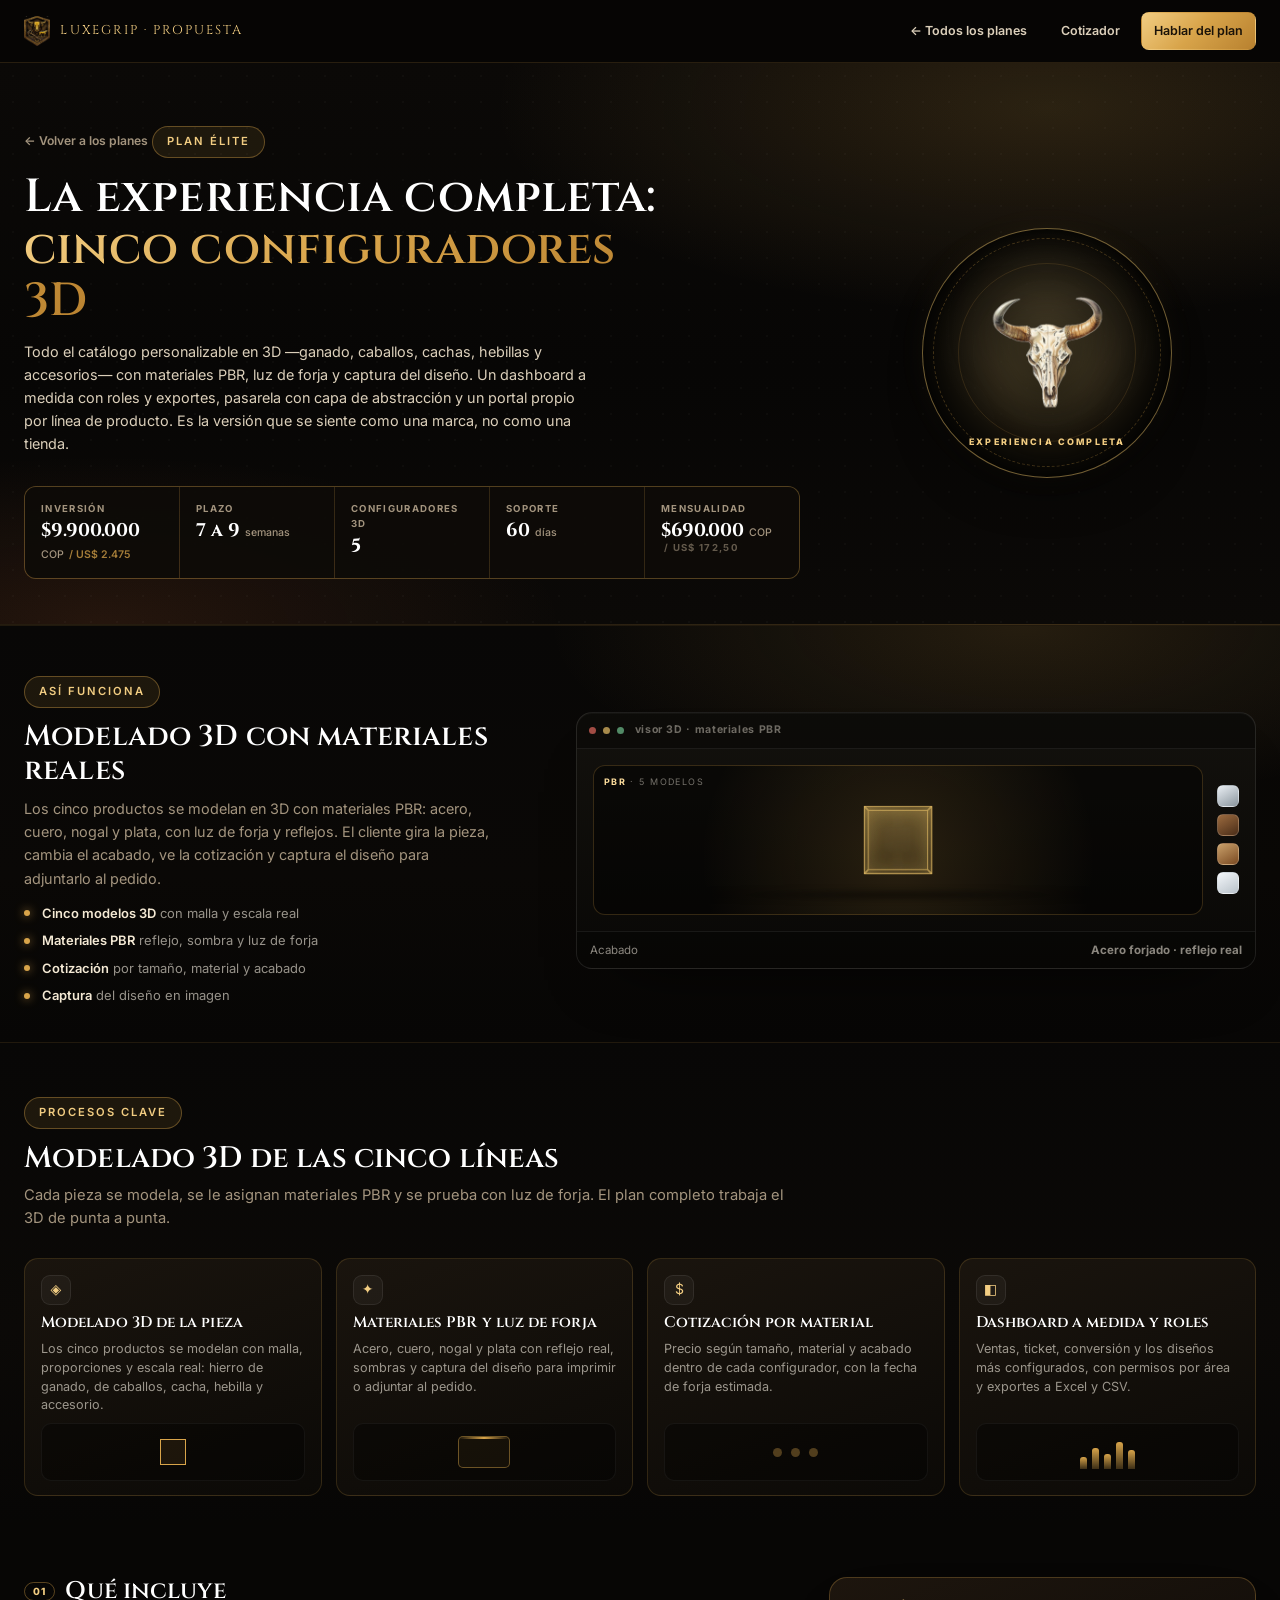
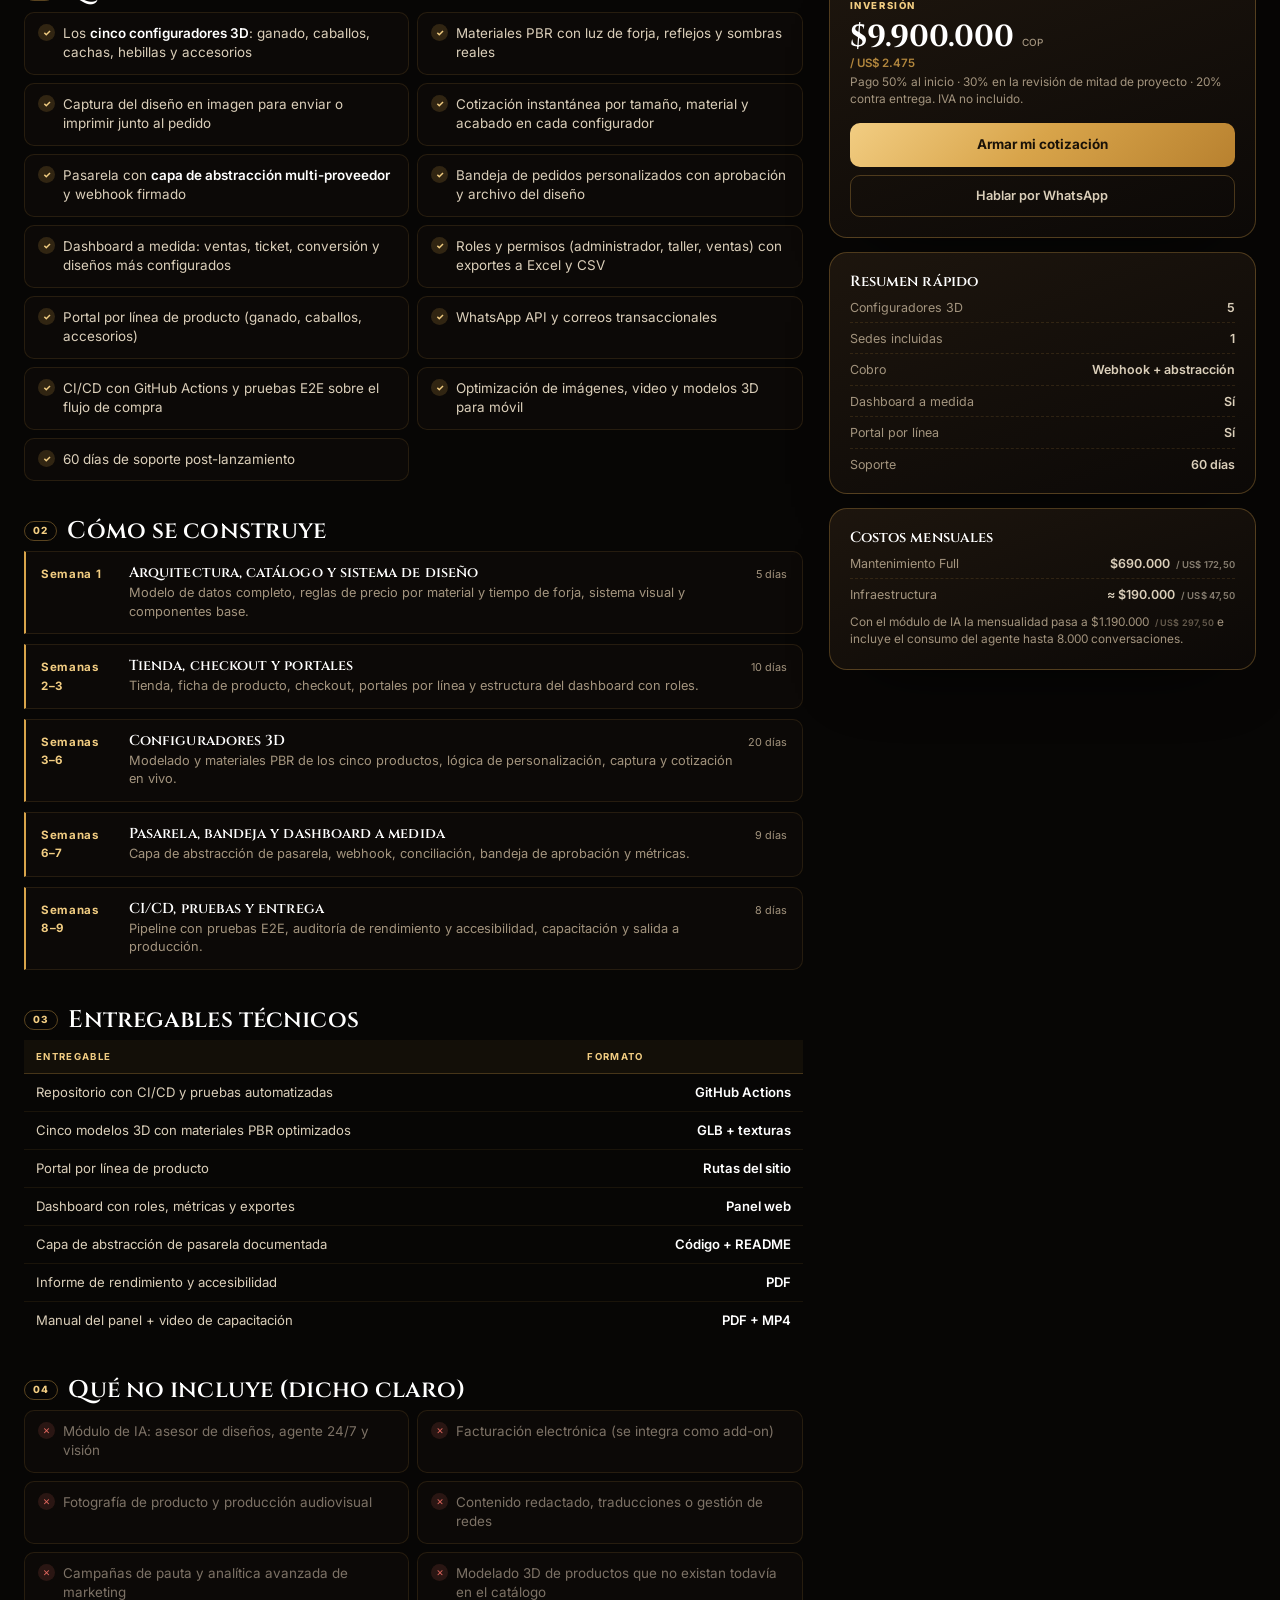
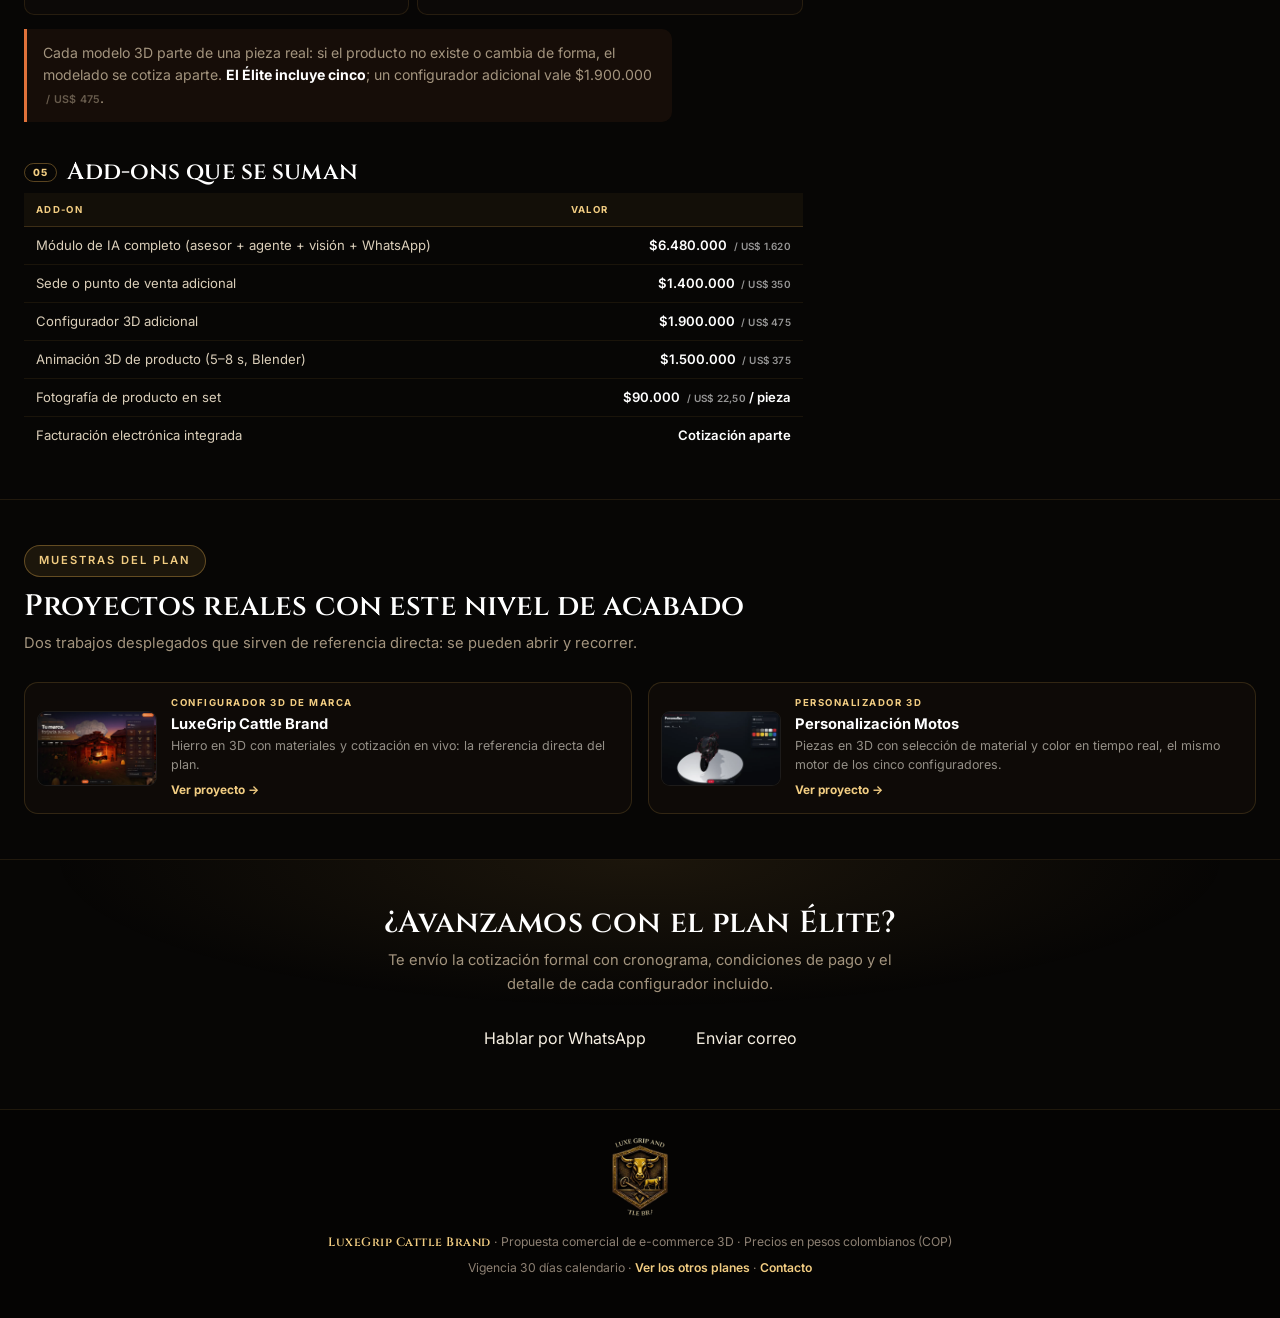
==== planes/elite.html @ 64ffcd72 "Add files via upload" ====
<!DOCTYPE html>
<html lang="es">
<head>
<meta charset="UTF-8">
<meta name="viewport" content="width=device-width, initial-scale=1.0">
<meta name="theme-color" content="#070605">
<meta name="description" content="Plan Élite de la propuesta de e-commerce 3D para LuxeGrip Cattle Brand: cinco configuradores 3D, materiales PBR, dashboard a medida, portales por línea y pasarela multi-proveedor por $9.900.000 COP.">
<link rel="icon" href="../assets/img/brand/favicon.ico" sizes="any">
<link rel="icon" type="image/png" sizes="32x32" href="../assets/img/brand/favicon-32.png">
<link rel="apple-touch-icon" href="../assets/img/brand/apple-touch-icon.png">
<title>Plan Élite · E-commerce 3D | LuxeGrip Cattle Brand</title>
<link rel="preconnect" href="https://fonts.googleapis.com">
<link rel="preconnect" href="https://fonts.gstatic.com" crossorigin>
<link href="https://fonts.googleapis.com/css2?family=Cinzel:wght@500;600;700&family=Inter:wght@300;400;500;600;700;800&display=swap" rel="stylesheet">
<link rel="stylesheet" href="../css/styles.css?v=usd01">
<link rel="stylesheet" href="../css/plan.css?v=logo01">
<link rel="stylesheet" href="../css/plan-detalle.css?v=155307">
<link rel="stylesheet" href="../css/plan-demo.css?v=160756">
</head>
<body class="plan-page">

<canvas id="embers" class="embers" data-tint="242,205,130" aria-hidden="true"></canvas>

<header class="plan-top">
  <div class="wrap">
    <a class="plan-brand" href="../index.html#inicio">
      <img src="../assets/img/brand/escudo-luxegrip.png" alt="" width="113" height="128" decoding="async">
      LuxeGrip · Propuesta
    </a>
    <nav>
      <a href="../index.html#planes">← Todos los planes</a>
      <a href="../index.html#cotizador">Cotizador</a>
      <a class="solid" href="https://wa.me/573177366474?text=Hola%2C%20quiero%20hablar%20del%20Plan%20%C3%89lite%20para%20LuxeGrip">Hablar del plan</a>
    </nav>
  </div>
</header>

<section class="plan-hero" style="--accent:#f2cd82;--accent-soft:rgba(232,193,105,.3);--accent-line:rgba(232,193,105,.48)">
  <div class="wrap">
    <div class="hero-grid">
      <div class="hero-copy">

    <a class="back" href="../index.html#planes">← Volver a los planes</a>
    <span class="sec-tag">Plan Élite</span>
    <h1>La experiencia completa: <span class="grad">cinco configuradores 3D</span></h1>
    <p class="sub">Todo el catálogo personalizable en 3D —ganado, caballos, cachas, hebillas y accesorios— con materiales PBR, luz de forja y captura del diseño. Un dashboard a medida con roles y exportes, pasarela con capa de abstracción y un portal propio por línea de producto. Es la versión que se siente como una marca, no como una tienda.</p>

    <div class="plan-facts">
      <div><span>Inversión</span><b>$9.900.000 <small>COP</small> <em class="usd">/ US$ 2.475</em></b></div>
      <div><span>Plazo</span><b>7 a 9 <small>semanas</small></b></div>
      <div><span>Configuradores 3D</span><b>5</b></div>
      <div><span>Soporte</span><b>60 <small>días</small></b></div>
      <div><span>Mensualidad</span><b>$690.000 <small>COP</small> <span class="usd-inline">/ US$ 172,50</span></b></div>
    </div>
      </div>
      <div class="hero-visual reveal">
        <div class="seal">
          <span class="seal-ring"></span><span class="seal-ring two"></span>
          <span class="seal-icon"><img src="../assets/img/planes/icon-elite.png" alt="" width="256" height="256" decoding="async"></span>
          <span class="seal-tag">Experiencia completa</span>
          <i class="spark s1"></i><i class="spark s2"></i><i class="spark s3"></i><i class="spark s4"></i>
        </div>
      </div>
    </div>
  </div>
</section>

<section class="demo-band">
  <div class="wrap demo-grid">
    <div class="demo-copy">
      <span class="sec-tag">Así funciona</span>
      <h2 class="reveal">Modelado 3D con materiales reales</h2>
      <p class="reveal">Los cinco productos se modelan en 3D con materiales PBR: acero, cuero, nogal y plata, con luz de forja y reflejos. El cliente gira la pieza, cambia el acabado, ve la cotización y captura el diseño para adjuntarlo al pedido.</p>
      <ul class="demo-list reveal">
          <li><b>Cinco modelos 3D</b> con malla y escala real</li>
          <li><b>Materiales PBR</b> reflejo, sombra y luz de forja</li>
          <li><b>Cotización</b> por tamaño, material y acabado</li>
          <li><b>Captura</b> del diseño en imagen</li>
      </ul>
    </div>
    <div class="demo-visual reveal">
      <div class="mock mock-3d">
        <div class="mock-top"><i></i><i></i><i></i><em>visor 3D · materiales PBR</em></div>
        <div class="m3-body">
          <div class="m3-stage">
            <span class="m3-tag"><b>PBR</b> · 5 modelos</span>
            <div class="m3-cube"><i></i><i></i><i></i><i></i><i></i><i></i></div>
          </div>
          <div class="m3-swatches"><i class="sw1"></i><i class="sw2"></i><i class="sw3"></i><i class="sw4"></i></div>
        </div>
        <div class="mock-foot"><span>Acabado</span><b>Acero forjado · reflejo real</b></div>
      </div>
    </div>
  </div>
</section>


<section class="proc-band">
  <div class="wrap">
    <div class="proc-head">
      <span class="sec-tag">Procesos clave</span>
      <h2 class="reveal">Modelado 3D de las cinco líneas</h2>
      <p class="reveal">Cada pieza se modela, se le asignan materiales PBR y se prueba con luz de forja. El plan completo trabaja el 3D de punta a punta.</p>
    </div>
    <div class="proc-grid">
      <article class="proc-card reveal">
        <div class="proc-ico">◈</div>
        <h3>Modelado 3D de la pieza</h3>
        <p>Los cinco productos se modelan con malla, proporciones y escala real: hierro de ganado, de caballos, cacha, hebilla y accesorio.</p>
        <div class="mini"><div class="mini-cube"><i></i><i></i><i></i><i></i><i></i><i></i></div></div>
      </article>
      <article class="proc-card reveal">
        <div class="proc-ico">✦</div>
        <h3>Materiales PBR y luz de forja</h3>
        <p>Acero, cuero, nogal y plata con reflejo real, sombras y captura del diseño para imprimir o adjuntar al pedido.</p>
        <div class="mini"><div class="mini-scan"></div></div>
      </article>
      <article class="proc-card reveal">
        <div class="proc-ico">$</div>
        <h3>Cotización por material</h3>
        <p>Precio según tamaño, material y acabado dentro de cada configurador, con la fecha de forja estimada.</p>
        <div class="mini"><div class="mini-pay"><i></i><i></i><i></i></div></div>
      </article>
      <article class="proc-card reveal">
        <div class="proc-ico">◧</div>
        <h3>Dashboard a medida y roles</h3>
        <p>Ventas, ticket, conversión y los diseños más configurados, con permisos por área y exportes a Excel y CSV.</p>
        <div class="mini"><div class="mini-bars"><span></span><span></span><span></span><span></span><span></span></div></div>
      </article>
    </div>
  </div>
</section>


<section class="plan-main">
  <div class="wrap">
    <div class="plan-grid">
      <div>

        <div class="blk reveal">
          <h2><span class="n">01</span>Qué incluye</h2>
          <ul class="chk">
            <li>Los <strong>cinco configuradores 3D</strong>: ganado, caballos, cachas, hebillas y accesorios</li>
            <li>Materiales PBR con luz de forja, reflejos y sombras reales</li>
            <li>Captura del diseño en imagen para enviar o imprimir junto al pedido</li>
            <li>Cotización instantánea por tamaño, material y acabado en cada configurador</li>
            <li>Pasarela con <strong>capa de abstracción multi-proveedor</strong> y webhook firmado</li>
            <li>Bandeja de pedidos personalizados con aprobación y archivo del diseño</li>
            <li>Dashboard a medida: ventas, ticket, conversión y diseños más configurados</li>
            <li>Roles y permisos (administrador, taller, ventas) con exportes a Excel y CSV</li>
            <li>Portal por línea de producto (ganado, caballos, accesorios)</li>
            <li>WhatsApp API y correos transaccionales</li>
            <li>CI/CD con GitHub Actions y pruebas E2E sobre el flujo de compra</li>
            <li>Optimización de imágenes, video y modelos 3D para móvil</li>
            <li>60 días de soporte post-lanzamiento</li>
          </ul>
        </div>

        <div class="blk reveal">
          <h2><span class="n">02</span>Cómo se construye</h2>
          <ol class="phases">
            <li>
              <span class="w">Semana 1</span>
              <div>
                <h4>Arquitectura, catálogo y sistema de diseño</h4>
                <p>Modelo de datos completo, reglas de precio por material y tiempo de forja, sistema visual y componentes base.</p>
              </div>
              <span class="d">5 días</span>
            </li>
            <li>
              <span class="w">Semanas 2–3</span>
              <div>
                <h4>Tienda, checkout y portales</h4>
                <p>Tienda, ficha de producto, checkout, portales por línea y estructura del dashboard con roles.</p>
              </div>
              <span class="d">10 días</span>
            </li>
            <li>
              <span class="w">Semanas 3–6</span>
              <div>
                <h4>Configuradores 3D</h4>
                <p>Modelado y materiales PBR de los cinco productos, lógica de personalización, captura y cotización en vivo.</p>
              </div>
              <span class="d">20 días</span>
            </li>
            <li>
              <span class="w">Semanas 6–7</span>
              <div>
                <h4>Pasarela, bandeja y dashboard a medida</h4>
                <p>Capa de abstracción de pasarela, webhook, conciliación, bandeja de aprobación y métricas.</p>
              </div>
              <span class="d">9 días</span>
            </li>
            <li>
              <span class="w">Semanas 8–9</span>
              <div>
                <h4>CI/CD, pruebas y entrega</h4>
                <p>Pipeline con pruebas E2E, auditoría de rendimiento y accesibilidad, capacitación y salida a producción.</p>
              </div>
              <span class="d">8 días</span>
            </li>
          </ol>
        </div>

        <div class="blk reveal">
          <h2><span class="n">03</span>Entregables técnicos</h2>
          <table class="tbl">
            <thead><tr><th>Entregable</th><th>Formato</th></tr></thead>
            <tbody>
              <tr><td>Repositorio con CI/CD y pruebas automatizadas</td><td>GitHub Actions</td></tr>
              <tr><td>Cinco modelos 3D con materiales PBR optimizados</td><td>GLB + texturas</td></tr>
              <tr><td>Portal por línea de producto</td><td>Rutas del sitio</td></tr>
              <tr><td>Dashboard con roles, métricas y exportes</td><td>Panel web</td></tr>
              <tr><td>Capa de abstracción de pasarela documentada</td><td>Código + README</td></tr>
              <tr><td>Informe de rendimiento y accesibilidad</td><td>PDF</td></tr>
              <tr><td>Manual del panel + video de capacitación</td><td>PDF + MP4</td></tr>
            </tbody>
          </table>
        </div>

        <div class="blk reveal">
          <h2><span class="n">04</span>Qué no incluye (dicho claro)</h2>
          <ul class="chk">
            <li class="no">Módulo de IA: asesor de diseños, agente 24/7 y visión</li>
            <li class="no">Facturación electrónica (se integra como add-on)</li>
            <li class="no">Fotografía de producto y producción audiovisual</li>
            <li class="no">Contenido redactado, traducciones o gestión de redes</li>
            <li class="no">Campañas de pauta y analítica avanzada de marketing</li>
            <li class="no">Modelado 3D de productos que no existan todavía en el catálogo</li>
          </ul>
          <p class="note" style="margin-top:14px">Cada modelo 3D parte de una pieza real: si el producto no existe o cambia de forma, el modelado se cotiza aparte. <strong>El Élite incluye cinco</strong>; un configurador adicional vale $1.900.000 <span class="usd-inline">/ US$ 475</span>.</p>
        </div>

        <div class="blk reveal">
          <h2><span class="n">05</span>Add-ons que se suman</h2>
          <table class="tbl">
            <thead><tr><th>Add-on</th><th>Valor</th></tr></thead>
            <tbody>
              <tr><td>Módulo de IA completo (asesor + agente + visión + WhatsApp)</td><td>$6.480.000 <span class="usd-inline">/ US$ 1.620</span></td></tr>
              <tr><td>Sede o punto de venta adicional</td><td>$1.400.000 <span class="usd-inline">/ US$ 350</span></td></tr>
              <tr><td>Configurador 3D adicional</td><td>$1.900.000 <span class="usd-inline">/ US$ 475</span></td></tr>
              <tr><td>Animación 3D de producto (5–8 s, Blender)</td><td>$1.500.000 <span class="usd-inline">/ US$ 375</span></td></tr>
              <tr><td>Fotografía de producto en set</td><td>$90.000 <span class="usd-inline">/ US$ 22,50</span> / pieza</td></tr>
              <tr><td>Facturación electrónica integrada</td><td>Cotización aparte</td></tr>
            </tbody>
          </table>
        </div>

      </div>

      <aside class="side">
        <div class="side-card reveal">
          <span class="lab">Inversión</span>
          <div class="big">$9.900.000 <small>COP</small> <em class="usd">/ US$ 2.475</em></div>
          <p class="fine">Pago 50% al inicio · 30% en la revisión de mitad de proyecto · 20% contra entrega. IVA no incluido.</p>
          <a class="cta" href="../index.html#cotizador">Armar mi cotización</a>
          <a class="ghost" href="https://wa.me/573177366474?text=Hola%2C%20quiero%20el%20Plan%20%C3%89lite%20para%20LuxeGrip">Hablar por WhatsApp</a>
        </div>

        <div class="side-card reveal">
          <h4>Resumen rápido</h4>
          <ul class="side-list">
            <li>Configuradores 3D <b>5</b></li>
            <li>Sedes incluidas <b>1</b></li>
            <li>Cobro <b>Webhook + abstracción</b></li>
            <li>Dashboard a medida <b>Sí</b></li>
            <li>Portal por línea <b>Sí</b></li>
            <li>Soporte <b>60 días</b></li>
          </ul>
        </div>

        <div class="side-card reveal">
          <h4>Costos mensuales</h4>
          <ul class="side-list">
            <li>Mantenimiento Full <b>$690.000 <span class="usd-inline">/ US$ 172,50</span></b></li>
            <li>Infraestructura <b>≈ $190.000 <span class="usd-inline">/ US$ 47,50</span></b></li>
          </ul>
          <p class="fine" style="margin:10px 0 0">Con el módulo de IA la mensualidad pasa a $1.190.000 <span class="usd-inline">/ US$ 297,50</span> e incluye el consumo del agente hasta 8.000 conversaciones.</p>
        </div>
      </aside>
    </div>
  </div>
</section>


<section class="smp-band">
  <div class="wrap">
    <div class="proc-head">
      <span class="sec-tag">Muestras del plan</span>
      <h2 class="reveal">Proyectos reales con este nivel de acabado</h2>
      <p class="reveal">Dos trabajos desplegados que sirven de referencia directa: se pueden abrir y recorrer.</p>
    </div>
    <div class="smp-grid">
      <a class="smp-card reveal" href="https://shoyosb-maker.github.io/luxegripcattlebrand/" target="_blank" rel="noopener">
        <span class="smp-img"><img src="../assets/img/portfolio/luxegrip.webp" alt="" loading="lazy" decoding="async" width="320" height="200"></span>
        <span class="smp-body">
          <span class="smp-cat">Configurador 3D de marca</span>
          <strong>LuxeGrip Cattle Brand</strong>
          <p>Hierro en 3D con materiales y cotización en vivo: la referencia directa del plan.</p>
          <span class="smp-more">Ver proyecto →</span>
        </span>
      </a>
      <a class="smp-card reveal" href="https://shoyosb-maker.github.io/propuesta-personalizaci-n-motos/" target="_blank" rel="noopener">
        <span class="smp-img"><img src="../assets/img/portfolio/propuesta-motos.webp" alt="" loading="lazy" decoding="async" width="320" height="200"></span>
        <span class="smp-body">
          <span class="smp-cat">Personalizador 3D</span>
          <strong>Personalización Motos</strong>
          <p>Piezas en 3D con selección de material y color en tiempo real, el mismo motor de los cinco configuradores.</p>
          <span class="smp-more">Ver proyecto →</span>
        </span>
      </a>
    </div>
  </div>
</section>

<section class="plan-cta-band">
  <div class="wrap">
    <h2 class="reveal">¿Avanzamos con el plan Élite?</h2>
    <p class="reveal">Te envío la cotización formal con cronograma, condiciones de pago y el detalle de cada configurador incluido.</p>
    <div class="cta-btns reveal">
      <a class="cta" href="https://wa.me/573177366474?text=Hola%2C%20quiero%20el%20Plan%20%C3%89lite%20para%20LuxeGrip" target="_blank" rel="noopener">Hablar por WhatsApp</a>
      <a class="ghost" href="mailto:shoyosb@gmail.com?subject=Inter%C3%A9s%20Plan%20Elite">Enviar correo</a>
    </div>
  </div>
</section>

<footer class="plan-foot">
  <div class="wrap">
    <img class="plan-foot-logo" src="../assets/img/brand/logo-luxegrip.png" alt="LuxeGrip Cattle Brand" width="144" height="200" decoding="async">
    <p><strong>LuxeGrip Cattle Brand</strong> · Propuesta comercial de e-commerce 3D · Precios en pesos colombianos (COP)</p>
    <p style="margin-top:6px">Vigencia 30 días calendario · <a href="../index.html#planes">Ver los otros planes</a> · <a href="../index.html#contacto">Contacto</a></p>
  </div>
</footer>

<script src="../js/plan-detalle.js?v=153135" defer></script>
</body>
</html>
---- css/styles.css ----
@charset "UTF-8";
/**
 * Propuesta Comercial · LuxeGrip Cattle Brand
 * E-commerce 3D, configuradores de marca, dashboard y pasarela de pagos.
 * Hoja de estilos principal — orden: tokens -> base -> carga -> escenas ->
 * componentes -> secciones comerciales -> portafolio -> contacto -> deck ->
 * responsive -> accesibilidad.
 */

:root{
  --bg:#070605;
  --bg-2:#0b0908;
  --panel:rgba(20,16,12,.86);
  --panel-solid:#141009;
  --panel-2:#191410;
  --ink:#f7f0e3;
  --ink-2:#dbcfba;
  --muted:#a3947e;
  --line:rgba(216,164,74,.16);
  --line-2:rgba(216,164,74,.30);
  --gold:#d8a44a;
  --gold-2:#f2cd82;
  --gold-3:#b8812f;
  --ember:#e0713a;
  --ember-2:#f0a35e;
  --ok:#6fc08f;
  --danger:#e2685f;
  --radius:18px;
  --radius-sm:12px;
  --shadow:0 30px 70px -40px rgba(0,0,0,.95);
  --shadow-lg:0 50px 110px -60px rgba(0,0,0,1);
  --grad-gold:linear-gradient(135deg,#f2cd82,#d8a44a 48%,#b8812f);
  --grad-ember:linear-gradient(135deg,#e0713a,#f0a35e);
  --grad-elite:linear-gradient(160deg,#1b1409,#2a1d0d 45%,#0d0a06);
  --grad-inter:linear-gradient(160deg,#241a12,#3a2616 50%,#160f0a);
  --grad-ess:linear-gradient(160deg,#1a1714,#2a2420 55%,#100e0c);
  --grad-agentic:linear-gradient(160deg,#1a0f08,#3a1a0c 45%,#120a06);
  --display:'Cinzel','Times New Roman',serif;
  --body:'Inter',system-ui,-apple-system,sans-serif;
}

*{margin:0;padding:0;box-sizing:border-box}
html{-webkit-text-size-adjust:100%;font-size:clamp(13px,1.85vh,16px);scroll-behavior:auto;overflow-x:clip}
body{
  font-family:var(--body);
  background:var(--bg);color:var(--ink);
  line-height:1.6;-webkit-font-smoothing:antialiased;
  overflow-x:hidden;
  overflow-x:clip;
}
h1,h2,h3,h4{font-family:var(--display);font-weight:600;letter-spacing:.005em;line-height:1.18}
a{color:inherit;text-decoration:none}
img{max-width:100%;display:block}
button{font:inherit;color:inherit}
::selection{background:rgba(216,164,74,.32);color:#fff}
.wrap{max-width:1280px;margin:0 auto;padding:0 24px}
@media (min-width:861px){
  /* deja libre la columna de puntos y la de flechas del deck */
  html.deck-mode .wrap{padding-left:58px;padding-right:58px}
}

/* ================= PANTALLA DE CARGA ================= */
html.is-loading{overscroll-behavior:none;overflow:hidden}
.page-loader{
  --pl-pad:clamp(12px,2.6vmin,28px);
  --pl-max:1500px;         /* la marca no se estira sin límite en 21:9 ni en 4K */
  --pl-h:100vh;
  position:fixed;inset:0;z-index:9999;
  display:flex;align-items:center;justify-content:center;
  padding:var(--pl-pad);
  padding-top:calc(var(--pl-pad) + env(safe-area-inset-top,0px));
  padding-bottom:calc(var(--pl-pad) + env(safe-area-inset-bottom,0px));
  background:#050403;
  overflow:hidden;
  transition:opacity .6s ease,visibility .6s;
}
@supports (height:100svh){.page-loader{--pl-h:100svh}}
.page-loader.is-done{opacity:0;visibility:hidden;pointer-events:none}
/* el arte ampliado y desenfocado rellena el encuadre: sin bandas negras en vertical, 4:3 o 21:9 */
.pl-bg{
  position:absolute;inset:0;
  background:url("../assets/img/posters/loading-blur.jpg") center/cover no-repeat;
  transform:scale(1.16);
  opacity:.92;
}
.pl-glow{
  position:absolute;inset:0;pointer-events:none;
  background:
    radial-gradient(52% 42% at 50% 50%,rgba(216,164,74,.10),transparent 74%),
    radial-gradient(120% 120% at 50% 50%,transparent 28%,rgba(5,4,3,.94) 100%);
}
/* el vídeo de la marca se ve completo (16:9) en cualquier formato: nunca se recorta */
.pl-stage{
  position:relative;
  width:min(100%,var(--pl-max),max(120px,calc((var(--pl-h) - (2 * var(--pl-pad))) * 16 / 9)));
  aspect-ratio:16 / 9;
  border-radius:clamp(8px,1.3vmin,16px);
  overflow:hidden;
  box-shadow:0 0 0 1px rgba(216,164,74,.22),
             0 40px 90px -44px #000,
             0 0 70px 6px rgba(5,4,3,.55);
  animation:plStageIn .9s cubic-bezier(.22,.61,.36,1) both;
}
@keyframes plStageIn{from{opacity:0;transform:scale(.965)}to{opacity:1;transform:none}}
.page-loader-video{
  display:block;width:100%;height:100%;
  object-fit:contain;
}

/* ================= HERO · ESCENA 1 ================= */
.scene{
  position:relative;
  height:100vh;height:100svh;
  background:#050403;padding:0;
}
.scene-stage{
  position:sticky;top:0;
  height:100vh;height:100svh;
  display:grid;place-items:center;
  overflow:hidden;
}
.scene-media{position:absolute;inset:0;z-index:0;background:#050403}
.scene-video{
  position:absolute;inset:0;width:100%;height:100%;
  object-fit:cover;object-position:center;
  opacity:0;transition:opacity .3s ease;
}
.scene-video[data-scene-forward]{opacity:1}
.scene-video.is-active{opacity:1}
.scene-scrim{
  position:absolute;inset:0;
  background:
    radial-gradient(80% 60% at 50% 45%,rgba(5,4,3,0) 0%,rgba(5,4,3,.62) 100%),
    linear-gradient(180deg,rgba(5,4,3,.80) 0%,rgba(5,4,3,.35) 30%,rgba(5,4,3,.72) 68%,rgba(5,4,3,.96) 100%);
  transition:background .6s ease;
}
.scene.is-revealed .scene-scrim{
  background:
    radial-gradient(92% 72% at 50% 42%,rgba(5,4,3,.55) 0%,rgba(5,4,3,.90) 100%),
    linear-gradient(180deg,rgba(5,4,3,.90) 0%,rgba(5,4,3,.72) 42%,rgba(5,4,3,.97) 100%);
}
.scene-content{
  position:relative;z-index:2;
  max-width:1020px;
  text-align:center;
  opacity:0;visibility:hidden;transform:translateY(26px);
  transition:opacity .7s ease,transform .7s ease,visibility .7s;
}
.scene-content.is-revealed{opacity:1;visibility:visible;transform:none}
.scene h1{
  font-size:clamp(2rem,4.6vw,3.7rem);
  font-weight:700;color:#fff;
  max-width:960px;margin:0 auto 18px;
  text-shadow:0 24px 70px rgba(0,0,0,.85);
  letter-spacing:-.01em;
}
.scene h1 .grad{
  background:linear-gradient(115deg,#f8e7bf,#f2cd82 32%,#d8a44a 62%,#e0713a);
  -webkit-background-clip:text;background-clip:text;color:transparent;
}
.scene p.lead{
  color:#d9d0c2;font-size:clamp(.92rem,1.15vw,1.08rem);
  max-width:760px;margin:0 auto 26px;line-height:1.65;
}
.scene p.lead strong{color:#f2cd82;font-weight:600}
.scene-hint{
  position:absolute;left:50%;bottom:22px;transform:translateX(-50%);
  z-index:2;display:flex;align-items:center;gap:10px;
  font-size:.72rem;text-transform:uppercase;letter-spacing:.16em;
  color:rgba(247,240,227,.55);
  transition:opacity .4s ease;
}
.scene-hint.is-hidden{opacity:0}
.scene-hint-line{
  width:54px;height:1px;background:linear-gradient(90deg,transparent,rgba(216,164,74,.85));
  position:relative;overflow:hidden;
}
.scene-hint-line::after{
  content:"";position:absolute;inset:0;
  background:linear-gradient(90deg,transparent,var(--gold),transparent);
  animation:hintScan 2.4s ease-in-out infinite;
}
@keyframes hintScan{0%{transform:translateX(-100%)}60%,100%{transform:translateX(100%)}}
.scene.is-static{height:auto}
.scene.is-static .scene-stage{position:relative;height:auto;min-height:88svh;padding:120px 0 90px}
.scene.is-static .scene-content{opacity:1;visibility:visible;transform:none}
.scene.is-static .scene-hint{display:none}

.eyebrow{
  display:inline-flex;align-items:center;gap:10px;
  padding:8px 18px;border-radius:999px;
  border:1px solid rgba(216,164,74,.42);
  background:rgba(216,164,74,.10);
  -webkit-backdrop-filter:blur(12px);backdrop-filter:blur(12px);
  font-size:.7rem;font-weight:600;letter-spacing:.2em;text-transform:uppercase;
  color:#f2cd82;margin-bottom:22px;
}
.eyebrow .dot{width:6px;height:6px;border-radius:50%;background:var(--gold-2);box-shadow:0 0 14px var(--gold-2)}

.hero-stats{
  display:flex;justify-content:center;flex-wrap:wrap;gap:clamp(18px,4vw,58px);
}
.hstat{
  padding:0 6px;text-align:center;
  border-left:1px solid rgba(216,164,74,.20);
  padding-left:clamp(14px,2.4vw,30px);
}
.hstat:first-child{border-left:none;padding-left:0}
.hstat .num{
  font-family:var(--display);font-size:clamp(1.35rem,2.2vw,1.85rem);
  font-weight:700;color:#fff;font-variant-numeric:tabular-nums;line-height:1.1;
}
.hstat .num .cur{font-size:.8em;color:var(--gold);margin-right:1px}
.hstat .lbl{font-size:.74rem;color:#b3a691;margin-top:6px;letter-spacing:.04em}

/* botón flotante de contacto */
.hero-cta{
  position:fixed;right:26px;bottom:26px;z-index:60;
  width:58px;height:58px;border-radius:50%;
  display:grid;place-items:center;
  color:#1a1208;
  background:var(--grad-gold);
  box-shadow:0 20px 40px -18px rgba(216,164,74,.9),0 0 0 1px rgba(255,255,255,.16) inset;
  transition:transform .25s ease,filter .25s ease,opacity .3s ease;
}
.hero-cta svg{width:26px;height:26px;fill:none;stroke:currentColor;stroke-width:1.9;stroke-linecap:round;stroke-linejoin:round}
.hero-cta:hover{transform:translateY(-3px);filter:brightness(1.07)}
.hero-cta:focus-visible{outline:2px solid var(--gold-2);outline-offset:4px}
.hero-cta.is-hidden,
.hero-cta.is-at-contact{opacity:0;pointer-events:none;transform:translateY(8px)}

/* ================= SECCIONES CON VIDEO (data-seq) ================= */
html.seq-locked{overscroll-behavior:none;touch-action:none}
.has-cover{position:relative;padding:0;min-height:100vh;min-height:100svh}
.seq-stage{
  position:sticky;top:0;z-index:0;
  height:100vh;height:100svh;
  display:flex;align-items:center;justify-content:center;
  overflow:hidden;background:#050403;
}
.seq-media{position:absolute;inset:0;z-index:0;background:#050403}
.seq-video{
  position:absolute;inset:0;width:100%;height:100%;
  object-fit:cover;object-position:center;
  opacity:0;transition:opacity .22s ease;
}
.seq-video[data-seq-forward]{opacity:1}
.seq-video.is-active{opacity:1}
.seq-media::after{
  content:"";position:absolute;inset:0;z-index:1;pointer-events:none;
  background:radial-gradient(80% 66% at 50% 42%,rgba(5,4,3,0) 0%,rgba(5,4,3,.34) 100%);
}
.seq-scrim{
  position:absolute;inset:0;z-index:2;pointer-events:none;
  background:linear-gradient(180deg,rgba(5,4,3,.84) 0%,rgba(5,4,3,.58) 38%,rgba(5,4,3,.62) 64%,rgba(5,4,3,.92) 100%);
  opacity:0;transition:opacity .8s cubic-bezier(.22,.8,.3,1);
}
.has-cover.is-revealed .seq-scrim,
.has-cover.is-cards .seq-scrim{opacity:1}

/* portada de texto de cada sección */
.sec-head-wrap{
  position:relative;z-index:1;
  margin-top:-84vh;
  transition:opacity .55s ease,transform .55s cubic-bezier(.22,.8,.3,1),visibility .55s;
}
.has-cover.is-armed:not(.is-revealed) .sec-head-wrap{opacity:0;visibility:hidden;transform:translateY(22px)}
.sec-head-card{
  background:linear-gradient(150deg,rgba(26,20,14,.94) 0%,rgba(13,10,8,.96) 55%,rgba(19,14,10,.97) 100%);
  border:1px solid var(--line-2);
  border-radius:20px;
  padding:clamp(16px,2vw,26px) clamp(18px,2.4vw,32px);
  box-shadow:0 40px 90px -50px #000,inset 0 1px 0 rgba(255,255,255,.06);
  -webkit-backdrop-filter:blur(10px);backdrop-filter:blur(10px);
}
.sec-tag{
  display:inline-block;
  color:var(--gold-2);
  background:rgba(216,164,74,.10);
  border:1px solid rgba(216,164,74,.38);
  padding:6px 14px;border-radius:999px;
  font-size:.7rem;font-weight:600;letter-spacing:.18em;text-transform:uppercase;
  margin-bottom:14px;
}
.sec-head-card h2{
  font-size:clamp(1.25rem,2.5vw,1.85rem);color:#fff;
  margin:0 0 8px;max-width:36ch;letter-spacing:-.01em;
}
.sec-head-card p{
  color:#cfc3b1;font-size:clamp(.86rem,.98vw,.98rem);
  line-height:1.55;margin:0;max-width:94ch;
}
.sec-head-card p strong{color:var(--gold-2);font-weight:600}
.sec-body{
  position:relative;z-index:1;
  padding-top:12px;
  display:flex;flex-direction:column;
  transition:opacity .6s ease,transform .6s cubic-bezier(.22,.8,.3,1),visibility .6s;
}
.has-cover.is-armed:not(.is-cards) .sec-body{opacity:0;visibility:hidden;transform:translateY(28px)}

/* fallback sin movimiento */
.has-cover.is-static .seq-stage{position:relative;height:auto;min-height:64svh}
.has-cover.is-static .sec-head-wrap{margin-top:-56vh}
.has-cover.is-static .sec-head-card{opacity:1;visibility:visible}

/* ================= TARJETAS DE MÓDULO ================= */
.mod-grid{display:grid;gap:14px}
.mod-grid.c2{grid-template-columns:repeat(2,1fr)}
.mod-grid.c3{grid-template-columns:repeat(3,1fr)}
.mod-grid.c4{grid-template-columns:repeat(4,1fr)}
.mod-card{
  position:relative;
  background:linear-gradient(155deg,rgba(28,22,16,.90),rgba(14,11,8,.94));
  border:1px solid var(--line);
  border-radius:var(--radius-sm);
  padding:clamp(13px,1.5vw,19px);
  display:flex;flex-direction:column;
  transition:border-color .3s ease,transform .3s ease,background .3s ease;
  overflow-wrap:break-word;min-width:0;
}
.mod-card:hover{border-color:rgba(216,164,74,.42);transform:translateY(-3px)}
.mod-ico{
  width:34px;height:34px;border-radius:10px;
  display:grid;place-items:center;
  font-size:17px;line-height:1;
  background:linear-gradient(140deg,rgba(216,164,74,.20),rgba(224,113,58,.14));
  border:1px solid rgba(216,164,74,.30);
  color:var(--gold-2);
  margin-bottom:10px;
}
.mod-card h3{font-size:clamp(.95rem,1.15vw,1.05rem);color:#fff;margin-bottom:5px}
.mod-card p{font-size:.82rem;color:var(--muted);line-height:1.5}
.mod-card ul{list-style:none;margin-top:9px;display:flex;flex-direction:column;gap:5px}
.mod-card li{
  font-size:.78rem;color:var(--ink-2);line-height:1.42;
  padding-left:16px;position:relative;
}
.mod-card li::before{
  content:"";position:absolute;left:0;top:.5em;
  width:6px;height:6px;border-radius:50%;
  background:var(--gold);box-shadow:0 0 10px rgba(216,164,74,.7);
}
.mod-badge{
  align-self:flex-start;margin-top:auto;padding-top:9px;
  font-size:.62rem;font-weight:700;letter-spacing:.12em;text-transform:uppercase;
  color:var(--gold-2);opacity:.85;
}
.mod-badge.ess{color:#b9ac97}
.mod-badge.inter{color:#e8bf7d}
.mod-badge.elite{color:#f2cd82}
.mod-badge.agentic{color:var(--ember-2)}

/* franja de "esto incluye" dentro de las secciones de módulo */
.mod-strip{
  margin-top:14px;
  display:grid;grid-template-columns:repeat(auto-fit,minmax(180px,1fr));
  gap:1px;background:rgba(216,164,74,.20);
  border:1px solid rgba(216,164,74,.20);border-radius:var(--radius-sm);
  overflow:hidden;
}
.mod-strip div{
  background:rgba(11,9,7,.92);
  padding:11px 14px;
  font-size:.76rem;color:var(--ink-2);line-height:1.45;
}
.mod-strip b{display:block;color:#fff;font-size:.86rem;margin-bottom:2px;font-family:var(--display)}

/* ================= PLANES ? CARDS CARTEL =================
   Cada plan se lee como un cartel de subasta: papel envejecido (Esencial),
   cuero con remaches (Intermedio), negro y oro con fuego (Elite) y marco
   tech-agro con lineas de circuito (Agentico). Todos llevan ventana de arte,
   placa de precio y humo que sube por los lados al pasar el cursor.
   ========================================================= */
.plans{display:grid;grid-template-columns:repeat(3,1fr);gap:20px;align-items:stretch}

.plan{
  --tone:#d8a44a;
  --tone-2:#f2d79a;
  --tone-soft:rgba(216,164,74,.16);
  --tone-line:rgba(216,164,74,.30);
  --smoke:rgba(255,206,140,.55);
  position:relative;
  display:flex;flex-direction:column;min-width:0;
  border-radius:16px;
  border:1px solid var(--tone-line);
  background:linear-gradient(180deg,#13100b,#0a0806 72%);
  box-shadow:var(--shadow);
  overflow:hidden;
  isolation:isolate;
  transition:transform .4s cubic-bezier(.22,.8,.3,1),box-shadow .4s ease,border-color .4s ease;
}
.plan:hover{transform:translateY(-6px);box-shadow:var(--shadow-lg);border-color:var(--tone)}
/* grano de pelicula sobre todo el cartel: unifica foto, papel y cuero */
.plan::after{
  content:"";position:absolute;inset:0;z-index:6;pointer-events:none;
  background:url(../assets/img/planes/tex-grain.png) center/170px repeat;
  opacity:.06;mix-blend-mode:overlay;
}

/* ---------- materiales ---------- */
.plan-ess{
  --ink:#2b2114;--ink-2:#4a3a26;--muted:#78674d;
  --tone:#8a6032;--tone-2:#a9783f;
  --tone-soft:rgba(74,52,28,.10);--tone-line:rgba(74,52,28,.45);
  --smoke:rgba(168,136,92,.42);
  color:var(--ink);
  background:#e7dabb url(../assets/img/planes/tex-paper.jpg) center/cover no-repeat;
  border-color:rgba(74,52,28,.42);
  box-shadow:0 24px 46px -30px rgba(0,0,0,.85),inset 0 0 42px rgba(120,88,48,.22);
}
.plan-inter{
  --tone:#d99362;--tone-2:#f0b98a;
  --tone-soft:rgba(217,147,98,.16);--tone-line:rgba(226,160,110,.30);
  --smoke:rgba(255,186,124,.72);
  background:#1b130d url(../assets/img/planes/tex-leather.jpg) center/cover no-repeat;
  border-color:rgba(226,160,110,.34);
  box-shadow:inset 0 0 0 1px rgba(255,214,170,.08),inset 0 0 70px rgba(0,0,0,.8),0 26px 50px -34px #000;
}
.plan-elite{
  --tone:#e8c169;--tone-2:#f7e3ac;
  --tone-soft:rgba(232,193,105,.16);--tone-line:rgba(232,193,105,.38);
  --smoke:rgba(255,214,152,.82);
  background:
    radial-gradient(120% 68% at 50% -6%,rgba(232,193,105,.18),transparent 62%),
    radial-gradient(100% 60% at 50% 104%,rgba(236,140,70,.16),transparent 62%),
    linear-gradient(180deg,#0e0a06,#080604 70%);
  border-color:rgba(232,193,105,.42);
  box-shadow:inset 0 0 0 1px rgba(232,193,105,.14),0 30px 70px -44px rgba(232,193,105,.55),0 22px 44px -32px #000;
}
.plan-agentic{
  --tone:#f0a35e;--tone-2:#ffd7ac;--ia:#5fd8c4;
  --tone-soft:rgba(240,163,94,.20);--tone-line:rgba(240,163,94,.38);
  --smoke:rgba(126,240,216,.62);
  background:
    radial-gradient(70% 60% at 10% -4%,rgba(95,216,196,.16),transparent 60%),
    radial-gradient(60% 60% at 94% 104%,rgba(232,193,105,.12),transparent 62%),
    linear-gradient(180deg,#0a100e,#060806 70%);
  border-color:rgba(95,216,196,.34);
  box-shadow:inset 0 0 0 1px rgba(95,216,196,.10),0 34px 80px -46px rgba(95,216,196,.45),var(--shadow);
}

/* ---------- marco de cartel: entra al pasar el cursor ----------
   Doble filete metalico, esquinas que vuelan a su sitio (los .fil) y detalles
   de la referencia: soga atada arriba en Intermedio, tachuela en Elite y
   esquinas de circuito en Agentico. */
.plan-frame{
  position:absolute;inset:6px;z-index:4;border-radius:12px;pointer-events:none;
  opacity:0;transform:scale(1.014);
  transition:opacity .45s ease,transform .6s cubic-bezier(.22,.8,.3,1);
}
.plan:hover .plan-frame,
.plan:focus-within .plan-frame{opacity:1;transform:none}

/* Esencial: doble filete de tinta */
.plan-ess .plan-frame{
  border:1.5px solid rgba(64,44,22,.8);
  box-shadow:inset 0 0 0 2px rgba(252,246,232,.62),inset 0 0 0 3.5px rgba(64,44,22,.45),inset 0 0 30px rgba(110,80,42,.22);
}

/* Intermedio: cuero remachado con la soga atada arriba */
.plan-inter .plan-frame{
  border:2px solid rgba(226,160,110,.5);
  box-shadow:inset 0 0 0 1px rgba(255,214,170,.22),inset 0 0 26px rgba(0,0,0,.6),0 0 26px -12px rgba(226,160,110,.9);
  background:
    radial-gradient(circle at 6px 6px,#ffe6c6 0 2px,#8a5f38 2.4px 3.4px,transparent 3.9px) left top/13px 13px no-repeat,
    radial-gradient(circle at 6px 6px,#ffe6c6 0 2px,#8a5f38 2.4px 3.4px,transparent 3.9px) right top/13px 13px no-repeat,
    radial-gradient(circle at 6px 6px,#ffe6c6 0 2px,#8a5f38 2.4px 3.4px,transparent 3.9px) left bottom/13px 13px no-repeat,
    radial-gradient(circle at 6px 6px,#ffe6c6 0 2px,#8a5f38 2.4px 3.4px,transparent 3.9px) right bottom/13px 13px no-repeat;
}
.plan-inter .plan-frame::before{
  content:"";position:absolute;left:20px;right:20px;top:-7px;height:10px;border-radius:6px;
  background:repeating-linear-gradient(115deg,#241708 0 4px,#9a6b40 4px 7px,#33220f 7px 12px);
  box-shadow:0 2px 7px rgba(0,0,0,.55),inset 0 1px 0 rgba(255,220,180,.3);
}

/* Elite: doble filete de oro con tachuela al centro */
.plan-elite .plan-frame{
  border:1px solid rgba(232,193,105,.66);
  box-shadow:inset 0 0 0 2px rgba(232,193,105,.18),inset 0 0 30px rgba(232,193,105,.12),0 0 30px -10px rgba(232,193,105,.8);
}
.plan-elite .plan-frame::before{
  content:"";position:absolute;left:50%;top:-6px;width:11px;height:11px;
  transform:translateX(-50%) rotate(45deg);
  background:linear-gradient(135deg,#fff2d2,#c99a34 70%);
  box-shadow:0 0 12px rgba(255,226,160,.75),inset 0 0 0 1px rgba(120,86,26,.5);
  border-radius:2px;
}

/* Agentico: esquinas de circuito, turquesa arriba y oro abajo */
.plan-agentic .plan-frame{
  border:1px solid rgba(95,216,196,.45);
  box-shadow:inset 0 0 0 1px rgba(95,216,196,.14),inset 0 0 30px rgba(95,216,196,.14),0 0 28px -10px rgba(95,216,196,.85);
  background:
    linear-gradient(90deg,rgba(95,216,196,.9),rgba(95,216,196,0)) left top/44px 1px no-repeat,
    linear-gradient(180deg,rgba(95,216,196,.9),rgba(95,216,196,0)) left top/1px 44px no-repeat,
    linear-gradient(270deg,rgba(95,216,196,.9),rgba(95,216,196,0)) right top/44px 1px no-repeat,
    linear-gradient(180deg,rgba(95,216,196,.9),rgba(95,216,196,0)) right top/1px 44px no-repeat,
    linear-gradient(90deg,rgba(232,193,105,.9),rgba(232,193,105,0)) left bottom/44px 1px no-repeat,
    linear-gradient(0deg,rgba(232,193,105,.9),rgba(232,193,105,0)) left bottom/1px 44px no-repeat,
    linear-gradient(270deg,rgba(232,193,105,.9),rgba(232,193,105,0)) right bottom/44px 1px no-repeat,
    linear-gradient(0deg,rgba(232,193,105,.9),rgba(232,193,105,0)) right bottom/1px 44px no-repeat;
}

/* capa de ornamentos */
.plan-orn{position:absolute;inset:0;z-index:1;pointer-events:none;overflow:hidden;border-radius:inherit}
.plan-orn svg{position:absolute;display:block;overflow:visible}

/* ---------- ventana de arte ---------- */
/* banda de arte a sangre, arriba del cartel */
.plan-art{
  position:relative;z-index:3;
  margin:0;overflow:hidden;isolation:isolate;background:#000;
  box-shadow:0 16px 30px -22px #000;
}
.plan-art img{
  display:block;width:100%;height:clamp(108px,11.6vw,138px);
  object-fit:cover;transform:scale(1.01);
  transition:transform .9s cubic-bezier(.22,.8,.3,1),filter .6s ease;
}
.plan:hover .plan-art img{transform:scale(1.055)}
.plan-art::after{
  content:"";position:absolute;inset:0;pointer-events:none;
  background:linear-gradient(180deg,rgba(0,0,0,.30),transparent 44%,rgba(0,0,0,.56));
}
.art-frame{
  position:absolute;inset:0;border-radius:inherit;border:1px solid rgba(255,255,255,.10);
  box-shadow:inset 0 0 26px rgba(0,0,0,.55);
}
.plan-ess .plan-art{border-bottom:1px solid rgba(74,52,28,.45);box-shadow:0 12px 24px -20px rgba(60,42,20,.9)}
.plan-ess .plan-art img{filter:sepia(.12) contrast(1.02)}
.plan-ess .plan-art::after{background:linear-gradient(180deg,rgba(70,50,26,.26),transparent 46%,rgba(60,42,20,.40))}
.plan-ess .art-frame{border-color:rgba(74,52,28,.55);box-shadow:inset 0 0 0 3px rgba(243,230,205,.55)}
.plan-inter .plan-art{border-bottom:1px solid rgba(226,160,110,.28)}
.plan-elite .plan-art{border-bottom:1px solid rgba(232,193,105,.32);box-shadow:0 16px 30px -22px rgba(232,193,105,.55)}
.plan-agentic .plan-art{grid-column:1 / -1;border-bottom:1px solid rgba(95,216,196,.24);box-shadow:0 16px 30px -22px rgba(95,216,196,.55)}
.plan-agentic .plan-art::after{
  background:
    linear-gradient(180deg,rgba(0,0,0,.34),transparent 46%,rgba(2,12,10,.60)),
    repeating-linear-gradient(0deg,rgba(150,240,224,.07) 0 1px,transparent 1px 3px);
}

/* ---------- ESENCIAL ? alambre de puas + hierro ---------- */
.plan-ess .orn-wire{top:0;left:0;width:100%;height:34px;color:var(--tone)}
.plan-ess .orn-wire .wire{
  fill:none;stroke:currentColor;stroke-width:1.3;
  stroke-dasharray:560;stroke-dashoffset:560;
  transition:stroke-dashoffset 1.15s cubic-bezier(.4,0,.2,1);
}
.plan-ess .orn-wire .barbs path{
  fill:none;stroke:currentColor;stroke-width:1.1;
  opacity:0;transition:opacity .35s ease .55s;
}
.plan-ess:hover .orn-wire .wire{stroke-dashoffset:0}
.plan-ess:hover .orn-wire .barbs path{opacity:.85}
.plan-ess .orn-iron{
  right:-26px;top:44px;width:158px;height:158px;color:var(--tone);
  opacity:0;transform:rotate(-14deg) scale(.88);
  transition:opacity .5s ease,transform .7s cubic-bezier(.22,.8,.3,1);
}
.plan-ess:hover .orn-iron{opacity:.16;transform:rotate(0) scale(1)}

/* ---------- INTERMEDIO ? lazo + espigas ---------- */
.plan-inter .orn-lasso{
  left:-40px;top:-34px;width:142px;height:142px;color:var(--tone);
  opacity:0;transform:rotate(-12deg) scale(.9);
  transition:opacity .45s ease,transform .7s cubic-bezier(.22,.8,.3,1);
}
.plan-inter:hover .orn-lasso{opacity:.72;transform:none}
.plan-inter .orn-lasso .loop{
  fill:none;stroke:currentColor;stroke-width:1.7;
  stroke-dasharray:260;stroke-dashoffset:260;
  transition:stroke-dashoffset 1.25s cubic-bezier(.4,0,.2,1);
}
.plan-inter .orn-lasso .tail{
  fill:none;stroke:currentColor;stroke-width:1.4;
  stroke-dasharray:70;stroke-dashoffset:70;
  transition:stroke-dashoffset .9s ease .35s;
}
.plan-inter:hover .orn-lasso .loop,
.plan-inter:hover .orn-lasso .tail{stroke-dashoffset:0}
.plan-inter .orn-wheat{
  right:10px;bottom:84px;width:40px;height:96px;color:var(--tone);
  opacity:0;transform:translateY(12px) rotate(6deg);
  transition:opacity .5s ease .1s,transform .7s cubic-bezier(.22,.8,.3,1) .1s;
}
.plan-inter .orn-wheat .stem,
.plan-inter .orn-wheat .grains ellipse{fill:currentColor;stroke:none}
.plan-inter .orn-wheat .stem{fill:none;stroke:currentColor;stroke-width:1.2}
.plan-inter:hover .orn-wheat{opacity:.26;transform:none}

/* ---------- ELITE ? filigrana + laurel + destello ---------- */
.plan-elite::before{
  content:"";position:absolute;top:0;left:-70%;width:45%;height:100%;z-index:4;
  background:linear-gradient(105deg,transparent,rgba(255,240,205,.13),transparent);
  transform:skewX(-14deg);opacity:0;pointer-events:none;
}
.plan-elite:hover::before{animation:planSheen 1.05s ease .05s}
@keyframes planSheen{
  0%{opacity:0;left:-70%}
  35%{opacity:1}
  100%{opacity:0;left:115%}
}
/* marco que se dibuja y esquinas que entran al pasar el cursor */
.frame-draw{
  position:absolute;inset:0;width:100%;height:100%;
  overflow:visible;pointer-events:none;
}
.frame-draw .fd-line{
  fill:none;stroke:var(--tone);stroke-width:1;vector-effect:non-scaling-stroke;
  stroke-dasharray:100;stroke-dashoffset:100;
  transition:stroke-dashoffset 1.15s cubic-bezier(.4,0,.2,1);
}
.plan:hover .frame-draw .fd-line,
.plan:focus-within .frame-draw .fd-line{stroke-dashoffset:0}

.fil{
  position:absolute;width:32px;height:32px;
  border:2px solid var(--tone);opacity:0;
  transition:opacity .4s ease .2s,transform .55s cubic-bezier(.22,.8,.3,1) .1s;
}
.fil-tl{top:-1px;left:-1px;border-right:0;border-bottom:0;border-radius:10px 0 0 0;transform:translate(-6px,-6px)}
.fil-tr{top:-1px;right:-1px;border-left:0;border-bottom:0;border-radius:0 10px 0 0;transform:translate(6px,-6px)}
.fil-bl{bottom:-1px;left:-1px;border-right:0;border-top:0;border-radius:0 0 0 10px;transform:translate(-6px,6px)}
.fil-br{bottom:-1px;right:-1px;border-left:0;border-top:0;border-radius:0 0 10px 0;transform:translate(6px,6px)}
.plan:hover .fil,
.plan:focus-within .fil{opacity:.7;transform:none}
.plan-ess:hover .fil{opacity:.55}
.plan-agentic .fil{border-color:rgba(95,216,196,.85)}
.plan-agentic:hover .fil{opacity:.8}
.plan-inter .fil{border-color:rgba(226,160,110,.85)}
.plan-elite .orn-laurel{
  left:50%;top:4px;transform:translateX(-50%);width:124px;height:62px;
  color:var(--tone);opacity:0;transition:opacity .55s ease .1s;
}
.plan-elite .orn-laurel .branch{fill:none;stroke:currentColor;stroke-width:1.2}
.plan-elite .orn-laurel .leaves ellipse{fill:currentColor;opacity:.85}
.plan-elite:hover .orn-laurel{opacity:.32}
.plan-elite .spark{
  position:absolute;width:3px;height:3px;border-radius:50%;
  background:var(--tone);box-shadow:0 0 10px var(--tone);opacity:0;
}
.plan-elite:hover .spark{animation:planSpark 1.7s ease-in-out infinite}
.plan-elite .spark.s1{top:26%;left:14%}
.plan-elite .spark.s2{top:56%;right:12%;animation-delay:.5s}
.plan-elite .spark.s3{top:78%;left:26%;animation-delay:.95s}
@keyframes planSpark{
  0%,100%{opacity:0;transform:scale(.5)}
  45%{opacity:.9;transform:scale(1.25)}
}

/* ---------- AGENTICO ? red neuronal + brasas ---------- */
.plan-agentic .orn-net{
  left:-12px;top:-8px;width:280px;height:156px;
  opacity:.45;transition:opacity .4s ease;
}
.plan-agentic .net-links line{
  stroke:var(--ia);stroke-width:.9;opacity:.30;
  transition:opacity .4s ease;
}
.plan-agentic .net-nodes circle{
  fill:var(--ia);opacity:.55;transform-box:fill-box;transform-origin:center;
  animation:netPulse 3.4s ease-in-out infinite;
}
.plan-agentic .net-nodes circle:nth-child(2){animation-delay:.5s}
.plan-agentic .net-nodes circle:nth-child(3){animation-delay:1.1s}
.plan-agentic .net-nodes circle:nth-child(4){animation-delay:.8s}
.plan-agentic .net-nodes circle:nth-child(5){animation-delay:1.5s}
.plan-agentic .net-nodes circle:nth-child(6){animation-delay:.25s}
.plan-agentic:hover .orn-net{opacity:.85}
.plan-agentic:hover .net-links line{opacity:.7}
@keyframes netPulse{
  0%,100%{opacity:.35;transform:scale(.85)}
  50%{opacity:.95;transform:scale(1.18)}
}
.plan-agentic .ember{
  position:absolute;width:3px;height:3px;border-radius:50%;
  background:#ffcf9a;box-shadow:0 0 9px rgba(255,180,110,.9);
  opacity:0;animation:emberRise 7s linear infinite;
}
.plan-agentic .ember.e1{left:22%;bottom:6%;animation-delay:0s}
.plan-agentic .ember.e2{left:48%;bottom:2%;animation-delay:2.2s}
.plan-agentic .ember.e3{left:72%;bottom:8%;animation-delay:3.8s}
.plan-agentic .ember.e4{left:88%;bottom:18%;animation-delay:5.4s}
@keyframes emberRise{
  0%{opacity:0;transform:translate3d(0,10px,0) scale(.7)}
  12%{opacity:.9}
  70%{opacity:.5}
  100%{opacity:0;transform:translate3d(-14px,-150px,0) scale(1.1)}
}

/* ---------- humo de pantalla en el capitulo de planes ----------
   No vive dentro de la tarjeta: es una capa fija al pie de la pantalla que se
   enciende cuando el cursor entra en cualquier plan. */
.plans-fog{
  position:fixed;left:0;right:0;bottom:0;height:46vh;z-index:3;
  pointer-events:none;opacity:0;transition:opacity .7s ease;
  --fog:rgba(255,201,132,.92);
  background:linear-gradient(to top,rgba(255,198,136,.13),rgba(255,198,136,0) 62%);
}
/* dos halos fijos, uno en cada esquina inferior: el humo se ve siempre */
.plans-fog::before,
.plans-fog::after{
  content:"";position:absolute;bottom:-150px;width:660px;height:540px;border-radius:50%;
  filter:blur(58px);opacity:.5;mix-blend-mode:screen;
  background:radial-gradient(circle at 50% 50%,var(--fog),rgba(0,0,0,0) 68%);
  animation:fogPulse 4.4s ease-in-out infinite;
}
.plans-fog::before{left:-200px}
.plans-fog::after{right:-200px;animation-delay:1.5s}
@keyframes fogPulse{
  0%,100%{opacity:.42;transform:scale(.94)}
  50%{opacity:.95;transform:scale(1.1)}
}
.plans-fog.is-on{opacity:1}
.plans-fog i{
  position:absolute;bottom:-120px;width:430px;height:430px;border-radius:50%;
  filter:blur(48px);opacity:0;will-change:transform,opacity;
  mix-blend-mode:screen;
  background:radial-gradient(circle at 50% 55%,var(--fog),rgba(0,0,0,0) 68%);
}
.plans-fog i:nth-child(1){left:-120px;animation:fogA 9s ease-in-out infinite}
.plans-fog i:nth-child(2){left:8%;animation:fogB 11s ease-in-out 1.4s infinite}
.plans-fog i:nth-child(3){left:26%;animation:fogA 13s ease-in-out 3s infinite;opacity:0}
.plans-fog i:nth-child(4){right:-120px;animation:fogB 9.6s ease-in-out .6s infinite}
.plans-fog i:nth-child(5){right:8%;animation:fogA 11.5s ease-in-out 2.2s infinite}
.plans-fog i:nth-child(6){right:26%;animation:fogB 13.5s ease-in-out 3.8s infinite}
@keyframes fogA{
  0%{opacity:0;transform:translate3d(0,50px,0) scale(.7)}
  20%{opacity:.95}
  60%{opacity:.58}
  100%{opacity:0;transform:translate3d(40px,-160px,0) scale(1.5)}
}
@keyframes fogB{
  0%{opacity:0;transform:translate3d(0,56px,0) scale(.75)}
  24%{opacity:.85}
  100%{opacity:0;transform:translate3d(-36px,-180px,0) scale(1.55)}
}
/* velos de humo: textura de ruido usada como mascara y teñida con el color del plan */
.fog-smoke{
  position:absolute;bottom:-24px;width:min(58vw,780px);height:96%;pointer-events:none;
  background:var(--fog);mix-blend-mode:screen;opacity:0;
  transition:opacity .9s ease;will-change:transform,opacity;
  -webkit-mask-image:url(../assets/img/planes/smoke.png);mask-image:url(../assets/img/planes/smoke.png);
  -webkit-mask-size:100% 100%;mask-size:100% 100%;
  -webkit-mask-repeat:no-repeat;mask-repeat:no-repeat;
}
.fs-l{left:-13%;--fx:1}
.fs-r{right:-13%;--fx:-1}
.plans-fog.is-on .fog-smoke{opacity:.95}
.plans-fog.is-on .fs-l{animation:smokeLift 17s ease-in-out infinite}
.plans-fog.is-on .fs-r{animation:smokeLift 21s ease-in-out 2.5s infinite}
@keyframes smokeLift{
  0%{transform:scaleX(var(--fx,1)) translate3d(0,10px,0) scale(1);opacity:.72}
  45%{transform:scaleX(var(--fx,1)) translate3d(26px,-16px,0) scale(1.07);opacity:1}
  100%{transform:scaleX(var(--fx,1)) translate3d(-14px,4px,0) scale(1);opacity:.72}
}
/* el humo toma el color del plan que se esta mirando */
#planes:has(.plan-inter:hover) .plans-fog{--fog:rgba(255,180,116,.92)}
#planes:has(.plan-elite:hover) .plans-fog{--fog:rgba(255,214,152,.98)}
#planes:has(.plan-agentic:hover) .plans-fog{--fog:rgba(126,240,216,.9)}

/* ---------- calaveras que salen al pasar el cursor ---------- */
.orn-skull-c{
  position:absolute;top:-2px;width:96px;height:auto;z-index:4;
  opacity:0;pointer-events:none;will-change:transform,opacity;
  mix-blend-mode:screen;
  transition:opacity .55s ease,transform .8s cubic-bezier(.22,.8,.3,1);
}
.orn-skull-c.sk-l{left:-4px;transform:translateY(-16px) rotate(-8deg)}
.orn-skull-c.sk-r{right:-4px;transform:translateY(-16px) scaleX(-1) rotate(-8deg)}
.plan:hover .orn-skull-c,
.plan:focus-within .orn-skull-c{opacity:.72}
.plan:hover .orn-skull-c.sk-l,
.plan:focus-within .orn-skull-c.sk-l{transform:none}
.plan:hover .orn-skull-c.sk-r,
.plan:focus-within .orn-skull-c.sk-r{transform:scaleX(-1)}
.plan-inter .orn-skull-c{filter:sepia(.45) saturate(1.35) brightness(.92)}
.plan-inter:hover .orn-skull-c,
.plan-inter:focus-within .orn-skull-c{opacity:.45}
.plan-elite .orn-skull-c{filter:drop-shadow(0 0 12px rgba(232,193,105,.45)) brightness(1.08)}
.plan-agentic .orn-skull-c{filter:drop-shadow(0 0 14px rgba(95,216,196,.5)) brightness(1.05)}

/* ---------- cabecera, placa de precio y cuerpo ---------- */
.plan-head{position:relative;z-index:3;padding:14px 20px 15px}
.plan-ribbon{display:flex;align-items:center;gap:10px;margin-bottom:10px;position:relative}
.plan-emblem{
  width:40px;height:40px;flex:none;border-radius:50%;
  display:grid;place-items:center;color:var(--tone);
  border:1px solid var(--tone-line);
  background:radial-gradient(circle at 34% 28%,rgba(255,255,255,.12),rgba(0,0,0,.42));
  box-shadow:inset 0 1px 0 rgba(255,255,255,.10);
  transition:transform .4s ease,box-shadow .4s ease;
}
.plan:hover .plan-emblem{transform:rotate(-6deg) scale(1.05);box-shadow:inset 0 1px 0 rgba(255,255,255,.16),0 0 18px -4px var(--tone)}
.plan-elite .plan-emblem{background:radial-gradient(circle at 34% 28%,rgba(60,44,20,.95),rgba(10,7,4,.98))}
.plan-agentic .plan-emblem{background:radial-gradient(circle at 34% 28%,rgba(18,48,44,.95),rgba(6,10,9,.98))}
.plan-ess .plan-emblem{
  background:radial-gradient(circle at 34% 28%,rgba(255,252,244,.9),rgba(120,90,50,.18));
  box-shadow:inset 0 1px 0 rgba(255,255,255,.7);
}
.plan-emblem{overflow:visible}
.plan-emblem svg{width:23px;height:23px;display:block;overflow:visible}
.plan-emblem img{width:30px;height:30px;display:block;object-fit:contain;filter:drop-shadow(0 1px 2px rgba(0,0,0,.45))}
.plan-agentic .plan-emblem img{width:32px;height:32px;filter:drop-shadow(0 0 8px rgba(200,120,255,.45))}
.plan-ess .plan-emblem img{width:26px;height:26px;filter:none}
.plan .tier{
  display:inline-block;font-size:.64rem;font-weight:700;
  letter-spacing:.22em;text-transform:uppercase;color:var(--tone);
}
.plan-head h3{font-size:clamp(1.02rem,1.45vw,1.22rem);color:#fff;margin-bottom:5px;position:relative}
.plan-ess .plan-head h3{color:var(--ink)}
.plan-head .sub{
  font-size:.79rem;color:rgba(247,240,227,.62);position:relative;
  min-height:3.4em;line-height:1.45;
}
.plan-ess .plan-head .sub{color:rgba(43,33,20,.74)}

.price-plaque{
  position:relative;display:flex;align-items:center;gap:8px;
  margin-top:12px;
}
.price-plaque .price{margin-top:0}
.plan-ess .price-plaque{
  padding:7px 10px;border-radius:4px;
  background:rgba(255,252,242,.42);
  border:2px double rgba(74,52,28,.52);
}
.plan-elite .price-plaque{
  padding:8px 9px;border-radius:10px;gap:4px;
  background:linear-gradient(180deg,rgba(30,20,9,.92),rgba(10,7,4,.96));
  border:1px solid rgba(232,193,105,.42);
  box-shadow:inset 0 0 26px rgba(232,193,105,.12),0 0 26px -14px rgba(232,193,105,.65);
}
.plan-head .price{
  position:relative;line-height:1;width:100%;
  font-family:var(--display);font-weight:700;
  font-size:clamp(1.35rem,1.95vw,1.75rem);color:#fff;
  display:flex;align-items:baseline;gap:4px;
}
.plan-ess .plan-head .price{color:var(--ink)}
.plan-elite .plan-head .price{font-size:clamp(1.2rem,1.7vw,1.5rem);color:#ffe8b8;text-shadow:0 0 22px rgba(232,193,105,.45)}
.plan-head .price small{font-family:var(--body);font-size:.68rem;font-weight:600;color:rgba(247,240,227,.5);letter-spacing:.1em}
.plan-ess .plan-head .price small{color:rgba(43,33,20,.55)}
.plan-elite .plan-head .price small{color:rgba(255,224,170,.62)}
.plan-head .price .cur{font-size:.62em;color:var(--tone)}
.plan-head .price .usd{
  margin-left:auto;font-family:var(--body);
  font-size:.58em;font-weight:600;letter-spacing:.04em;
  color:rgba(247,240,227,.5);white-space:nowrap;
}
.plan-ess .plan-head .price .usd{color:rgba(43,33,20,.55)}
.plan-elite .plan-head .price .usd{color:rgba(255,224,170,.68)}

/* importe en dólares que acompaña a cada precio en pesos (hereda el color del bloque) */
.usd-inline{
  font-family:var(--body);font-size:.76em;font-weight:600;
  letter-spacing:.02em;opacity:.58;white-space:nowrap;
  margin-left:.32em;
}
.hstat .num .usd-inline{font-size:.5em;margin-left:.5em;opacity:.6}
.plan-head .price-note{font-size:.7rem;color:rgba(247,240,227,.48);margin-top:6px;position:relative}
.plan-ess .plan-head .price-note{color:rgba(43,33,20,.58)}

/* calaveras de ganado flanqueando la placa del Elite */
/* calaveras de ganado flanqueando la placa del Elite */
.plaque-skull{width:24px;height:auto;flex:none;opacity:.95;mix-blend-mode:screen}
.plaque-skull.right{transform:scaleX(-1)}

.plan-body{
  position:relative;z-index:3;
  padding:14px 20px 18px;
  display:flex;flex-direction:column;flex:1;
}
.plan-body ul{list-style:none;display:flex;flex-direction:column;gap:6px;margin-bottom:14px;flex:1}
.plan-body li{
  display:flex;gap:8px;align-items:flex-start;
  font-size:.82rem;color:var(--ink-2);line-height:1.42;
}
.plan-ess .plan-body li{color:var(--ink-2)}
.plan-body li .ico{
  flex:none;width:16px;height:16px;border-radius:50%;
  display:grid;place-items:center;margin-top:2px;
  font-size:9px;font-weight:800;
  background:var(--tone-soft);color:var(--tone);
}
.plan-ess .plan-body li .ico{background:rgba(74,52,28,.13);color:#6d4c24}
.plan-body li.no{color:#7a7064}
.plan-ess .plan-body li.no{color:#9a8666}
.plan-body li.no .ico{background:rgba(226,104,95,.13);color:var(--danger)}
.plan-ess .plan-body li.no .ico{background:rgba(150,60,40,.14);color:#8a3b28}
.plan-addons{
  display:flex;flex-wrap:wrap;gap:6px;margin-bottom:12px;
  font-size:.66rem;color:var(--muted);
}
.plan-addons span{border:1px dashed rgba(255,255,255,.14);border-radius:8px;padding:4px 8px}
.plan-ess .plan-addons span{border-color:rgba(74,52,28,.30);color:#6f5f47}
.plan-addons .pilot{color:var(--tone);border-color:var(--tone-line)}
.plan-actions{display:flex;flex-direction:column;gap:8px;margin-top:auto}
.plan-details{
  display:block;text-align:center;padding:9px;
  border:1px solid rgba(255,255,255,.14);border-radius:10px;
  font-size:.79rem;font-weight:600;color:var(--ink-2);
  transition:all .2s ease;
}
.plan-details:hover{border-color:var(--tone);color:#fff;background:rgba(255,255,255,.04)}
.plan-ess .plan-details{border-color:rgba(74,52,28,.30);color:#4a3a26}
.plan-ess .plan-details:hover{border-color:#2b2114;color:#2b2114;background:rgba(74,52,28,.06)}
.plan-cta{
  display:block;text-align:center;padding:11px;
  border-radius:10px;font-size:.84rem;font-weight:700;
  color:#1a1208;background:linear-gradient(135deg,var(--tone),var(--gold-2));
  transition:transform .2s ease,filter .2s ease;
}
.plan-cta:hover{transform:translateY(-1px);filter:brightness(1.07)}
.plan-ess .plan-cta{
  background:linear-gradient(180deg,#3a2c1a,#241a0f);
  color:#f6ecda;box-shadow:inset 0 1px 0 rgba(255,255,255,.14);
}

.badge-rec{
  position:absolute;top:10px;right:10px;z-index:5;
  font-size:.56rem;font-weight:800;letter-spacing:.14em;text-transform:uppercase;
  color:#1a1208;background:linear-gradient(135deg,var(--tone),var(--gold-2));
  padding:4px 9px;border-radius:999px;
}

/* ---------- combo agentico (dos columnas) ---------- */
.plan-agentic{grid-column:1 / -1;display:grid;grid-template-columns:1fr 1.12fr}
.plan-agentic .plan-head{padding:18px 24px;border-right:1px solid rgba(95,216,196,.18)}
.plan-agentic .plan-body{padding:18px 24px 20px}
.plan-agentic .plan-art img{height:clamp(140px,13vw,188px)}
.badge-agentic{
  position:relative;display:inline-flex;align-items:center;gap:7px;
  font-size:.56rem;font-weight:800;letter-spacing:.16em;text-transform:uppercase;
  color:#ffe2c8;background:rgba(240,163,94,.16);
  border:1px solid rgba(255,190,140,.45);
  padding:4px 10px;border-radius:999px;margin-bottom:12px;
}
.badge-agentic::before{
  content:"";width:6px;height:6px;border-radius:50%;
  background:var(--ia);box-shadow:0 0 10px var(--ia);
  animation:badgePulse 1.8s ease-in-out infinite;
}
@keyframes badgePulse{0%,100%{opacity:.5;transform:scale(.85)}50%{opacity:1;transform:scale(1.15)}}
.plan-agentic .plan-head .sub{min-height:0}
.agentic-facts{
  position:relative;margin-top:18px;display:grid;gap:1px;
  background:rgba(240,163,94,.20);
  border:1px solid rgba(240,163,94,.20);
  border-radius:10px;overflow:hidden;
}
.agentic-facts div{
  background:rgba(14,10,7,.78);
  padding:8px 11px;
  display:flex;align-items:baseline;justify-content:space-between;gap:10px;
}
.agentic-facts span{font-size:.64rem;color:var(--muted);letter-spacing:.03em}
.agentic-facts b{
  font-family:var(--display);font-size:.78rem;color:var(--tone);font-weight:700;white-space:nowrap;
}

/* ---------- secciones internas de los capítulos comerciales ---------- */
.sub-block{
  margin-top:clamp(30px,5vh,52px);
  padding-top:clamp(22px,3.4vh,34px);
  border-top:1px solid rgba(216,164,74,.14);
}
.sub-title{
  display:flex;align-items:center;gap:9px;
  font-size:clamp(1rem,1.7vw,1.25rem);color:#fff;margin-bottom:7px;
}
.sub-title .dot{width:7px;height:7px;flex:none;border-radius:50%;background:var(--gold);box-shadow:0 0 12px rgba(216,164,74,.85)}
.sub-note{
  color:var(--muted);font-size:.85rem;line-height:1.62;
  max-width:82ch;margin-bottom:18px;
}
.sub-note strong{color:var(--gold-2)}

/* ================= COTIZADOR ================= */
.calc-grid{display:grid;grid-template-columns:1.35fr .9fr;gap:16px;align-items:start}
/* el resumen se queda pegado arriba mientras se recorren los controles */
.calc-result{position:sticky;top:clamp(64px,9vh,92px);align-self:start}
.calc-controls{display:flex;flex-direction:column;gap:10px}
.calc-block{
  background:rgba(16,13,10,.88);
  border:1px solid var(--line);
  border-radius:var(--radius-sm);
  padding:13px 16px;
}
.calc-label{
  display:block;font-size:.68rem;font-weight:700;
  letter-spacing:.14em;text-transform:uppercase;color:var(--gold-2);
  margin-bottom:9px;
}
.plan-pick{display:grid;grid-template-columns:repeat(auto-fit,minmax(118px,1fr));gap:7px}
.pick{
  display:flex;flex-direction:column;gap:2px;align-items:flex-start;
  padding:9px 12px;border-radius:10px;cursor:pointer;
  background:rgba(255,255,255,.02);
  border:1px solid var(--line);
  text-align:left;transition:all .2s ease;
}
.pick strong{font-size:.82rem;color:var(--ink);font-weight:600}
.pick small{font-size:.72rem;color:var(--muted)}
.pick:hover{border-color:rgba(216,164,74,.4)}
.pick.is-on{
  background:linear-gradient(140deg,rgba(216,164,74,.20),rgba(224,113,58,.10));
  border-color:var(--gold);
  box-shadow:0 0 0 1px rgba(216,164,74,.28) inset;
}
.pick.is-on strong{color:#fff}
.pick.is-on small{color:var(--gold-2)}
.sedes-row{display:flex;align-items:center;gap:8px}
.sedes-row select{
  flex:1;padding:9px 12px;border-radius:10px;
  background:rgba(8,6,5,.9);border:1px solid var(--line);
  color:var(--ink);font-size:.85rem;cursor:pointer;
}
.sedes-row select:focus{outline:none;border-color:var(--gold)}
.step{
  width:34px;height:34px;flex:none;border-radius:9px;cursor:pointer;
  background:rgba(216,164,74,.10);border:1px solid var(--line-2);
  color:var(--gold-2);font-size:1rem;line-height:1;
  transition:all .2s ease;
}
.step:hover{background:rgba(216,164,74,.22)}
.calc-hint{font-size:.72rem;color:var(--muted);margin-top:8px;line-height:1.5}
.calc-hint strong{color:var(--gold-2)}
.was{text-decoration:line-through;color:#8a7d6f}
.ia-toggle{
  display:flex;gap:11px;align-items:flex-start;width:100%;text-align:left;
  padding:11px 13px;border-radius:10px;cursor:pointer;
  background:rgba(255,255,255,.02);border:1px solid var(--line);
  transition:all .2s ease;
}
.ia-toggle:hover{border-color:rgba(216,164,74,.4)}
.ia-toggle.is-on{
  background:linear-gradient(140deg,rgba(224,113,58,.16),rgba(216,164,74,.08));
  border-color:rgba(240,163,94,.6);
}
.ia-switch{
  flex:none;width:34px;height:19px;border-radius:999px;margin-top:3px;
  background:rgba(255,255,255,.12);position:relative;transition:background .2s ease;
}
.ia-switch::after{
  content:"";position:absolute;top:2px;left:2px;
  width:15px;height:15px;border-radius:50%;background:#e8ddcb;
  transition:transform .22s cubic-bezier(.4,0,.2,1);
}
.ia-toggle.is-on .ia-switch{background:var(--grad-ember)}
.ia-toggle.is-on .ia-switch::after{transform:translateX(15px);background:#fff7ec}
.ia-text{display:flex;flex-direction:column;gap:2px}
.ia-text strong{font-size:.84rem;color:var(--ink)}
.ia-text small{font-size:.72rem;color:var(--muted);line-height:1.45}
.ia-text small strong{color:var(--gold-2);font-size:inherit}
.plan-pick.is-muted{opacity:.45}
.calc-result{
  position:sticky;
  top:clamp(64px,9vh,92px);
  align-self:start;
  background:linear-gradient(160deg,rgba(30,22,14,.96),rgba(12,9,7,.98));
  border:1px solid rgba(216,164,74,.34);
  border-radius:var(--radius);
  padding:20px;
  box-shadow:var(--shadow);
  max-height:calc(100svh - 110px);
  overflow:auto;
}
.cr-tag{
  display:inline-block;font-size:.62rem;font-weight:700;letter-spacing:.18em;
  text-transform:uppercase;color:var(--gold-2);
  background:rgba(216,164,74,.12);border:1px solid rgba(216,164,74,.35);
  padding:4px 10px;border-radius:999px;margin-bottom:10px;
}
.calc-result h3{font-size:1.02rem;color:#fff;margin-bottom:6px}
.cr-total{
  display:flex;align-items:baseline;gap:4px;
  font-family:var(--display);font-weight:700;
  font-size:clamp(1.6rem,2.4vw,2.1rem);color:#fff;line-height:1;
  margin-bottom:12px;font-variant-numeric:tabular-nums;
}
.cr-total .cur{font-size:.62em;color:var(--gold)}
.cr-total small{font-family:var(--body);font-size:.62rem;color:var(--muted);letter-spacing:.1em}
.cr-total .cr-usd{
  margin-left:auto;font-family:var(--body);font-style:normal;
  font-size:.62rem;font-weight:600;color:rgba(216,164,74,.8);white-space:nowrap;
}
.cr-lines{list-style:none;display:flex;flex-direction:column;gap:5px;margin-bottom:12px}
.cr-lines li{
  display:flex;justify-content:space-between;gap:10px;
  font-size:.76rem;color:var(--muted);line-height:1.4;
  padding-bottom:5px;border-bottom:1px dashed rgba(216,164,74,.14);
}
.cr-lines li b{color:var(--ink);font-weight:600;white-space:nowrap;font-variant-numeric:tabular-nums}
.cr-lines li.discount b{color:var(--ok)}
.cr-row{
  display:flex;justify-content:space-between;gap:10px;
  font-size:.76rem;color:var(--muted);margin-bottom:5px;
}
.cr-row strong{color:var(--ink-2);font-weight:600;text-align:right}
.cr-market{
  margin:11px 0 14px;font-size:.74rem;color:var(--muted);line-height:1.5;
  background:rgba(216,164,74,.07);border-left:2px solid var(--gold);
  padding:9px 11px;border-radius:0 8px 8px 0;
}
.cr-market strong{color:var(--gold-2)}
.cr-market span{color:var(--ok)}
.cr-cta{
  display:block;text-align:center;padding:12px;border-radius:10px;
  font-size:.86rem;font-weight:700;color:#1a1208;
  background:var(--grad-gold);
  transition:transform .2s ease,filter .2s ease;
}
.cr-cta:hover{transform:translateY(-1px);filter:brightness(1.07)}

/* ================= DESGLOSE ================= */
.breakdown{display:grid;grid-template-columns:repeat(3,1fr);gap:14px}
.bd-card{
  background:rgba(14,11,8,.92);
  border:1px solid var(--line);
  border-radius:var(--radius-sm);
  overflow:hidden;
  display:flex;flex-direction:column;
  min-width:0;
}
.bd-card.bd-agentic{align-self:start;border-color:rgba(224,113,58,.42);background:linear-gradient(160deg,rgba(30,18,10,.96),rgba(12,9,7,.98))}
.bd-card.bd-addon{border-color:rgba(216,164,74,.30)}
.bd-head{
  display:flex;align-items:baseline;justify-content:space-between;gap:10px;
  padding:12px 15px;border-bottom:1px solid var(--line);
  background:rgba(216,164,74,.05);
}
.bd-head h4{font-size:.92rem;color:#fff;display:flex;flex-wrap:wrap;align-items:center;gap:7px}
.bd-head .total{font-family:var(--display);font-size:.92rem;color:var(--gold-2);font-weight:700;white-space:nowrap}
.bd-addon-tag{
  font-family:var(--body);font-size:.56rem;font-weight:700;letter-spacing:.12em;
  text-transform:uppercase;color:var(--gold-2);
  border:1px dashed rgba(216,164,74,.4);border-radius:999px;padding:2px 7px;
}
.bd-card table{width:100%;border-collapse:collapse;font-size:.76rem;flex:1}
.bd-card tr{border-bottom:1px solid rgba(216,164,74,.08)}
.bd-card tr:last-child{border-bottom:none}
.bd-card td{padding:6px 15px;color:var(--muted);line-height:1.35}
.bd-card td:last-child{text-align:right;font-weight:600;white-space:nowrap;color:var(--ink-2);font-variant-numeric:tabular-nums}
.bd-card tr.sum td{
  background:rgba(216,164,74,.10);color:#fff;font-weight:700;
  border-top:1px solid rgba(216,164,74,.28);
}
.bd-card tr.sum td:last-child{color:var(--gold-2)}
.bd-card tr.diff-elite td{background:rgba(216,164,74,.07)}
.bd-card tr.diff-elite td:first-child{box-shadow:inset 2px 0 0 var(--gold)}
.bd-card tr.diff-elite td:last-child{color:var(--gold-2)}
.bd-card tr.diff-inter td{background:rgba(224,113,58,.06)}
.bd-card tr.diff-inter td:first-child{box-shadow:inset 2px 0 0 var(--ember)}
.bd-card tr.diff-inter td:last-child{color:var(--ember-2)}
.bd-badge{
  display:inline-block;margin-left:6px;padding:1px 6px;border-radius:999px;
  font-size:.54rem;font-weight:800;letter-spacing:.1em;text-transform:uppercase;
  vertical-align:middle;
}
.bd-badge.elite{background:rgba(216,164,74,.18);color:var(--gold-2)}
.bd-badge.inter{background:rgba(224,113,58,.18);color:var(--ember-2)}
.bd-foot{
  font-size:.68rem;color:#8d8073;line-height:1.5;
  padding:9px 15px 12px;border-top:1px dashed rgba(216,164,74,.14);
}
/* escalera piloto */
.pl-lead{
  display:block;font-size:.62rem;font-weight:700;letter-spacing:.12em;
  text-transform:uppercase;color:var(--gold-2);
  padding:11px 15px 6px;
}
.pilot-ladder{display:flex;flex-direction:column;gap:5px;padding:0 12px 12px}
.pl-row{
  display:grid;grid-template-columns:auto auto;gap:2px 10px;
  padding:8px 10px;border-radius:9px;
  background:rgba(255,255,255,.02);border:1px solid rgba(216,164,74,.14);
}
.pl-row.is-on{background:rgba(216,164,74,.10);border-color:rgba(216,164,74,.38)}
.pl-tag{font-size:.62rem;font-weight:800;letter-spacing:.08em;color:var(--gold-2)}
.pl-row b{font-size:.78rem;color:#fff;text-align:right;font-variant-numeric:tabular-nums}
.pl-row em{
  grid-column:1 / -1;font-style:normal;font-size:.66rem;
  color:var(--muted);line-height:1.4;
}

/* ================= TABLAS (comparativa / mercado) ================= */
.table-scroll{max-width:100%;min-width:0;overflow-x:auto;-webkit-overflow-scrolling:touch;overscroll-behavior-x:contain;border:1px solid rgba(216,164,74,.22);border-radius:14px;background:rgba(10,8,6,.95)}
.market-table{width:100%;border-collapse:collapse;font-size:.84rem;min-width:640px}
.market-table thead th{
  text-align:left;padding:10px 12px;
  font-family:var(--body);font-size:.66rem;font-weight:700;
  letter-spacing:.14em;text-transform:uppercase;color:var(--gold-2);
  border-bottom:1px solid var(--line-2);
  background:rgba(216,164,74,.06);
}
.market-table tbody td{padding:9px 12px;border-bottom:1px solid rgba(216,164,74,.09);color:var(--ink-2);line-height:1.4}
.market-table tbody tr:nth-child(even){background:rgba(255,255,255,.012)}
.market-table tbody tr:hover{background:rgba(216,164,74,.055)}
.market-table td.ours{color:#fff;font-weight:600;white-space:nowrap}
.market-table td.save{color:var(--ok);font-weight:700;white-space:nowrap}
.market-note{
  margin-top:14px;font-size:.78rem;color:var(--muted);line-height:1.6;
  background:rgba(216,164,74,.05);
  border-left:3px solid var(--gold);
  border-radius:0 10px 10px 0;padding:12px 16px;
}
.market-note strong{color:var(--ink)}

/* ================= MANTENIMIENTO ================= */
.maint-grid{display:grid;grid-template-columns:repeat(3,1fr);gap:14px;flex:1 1 auto}
.maint-card{
  background:rgba(14,11,8,.92);
  border:1px solid var(--line);border-radius:var(--radius-sm);
  padding:18px;display:flex;flex-direction:column;min-width:0;
  transition:transform .25s ease,border-color .25s ease;
}
.maint-card:hover{transform:translateY(-3px);border-color:rgba(216,164,74,.4)}
.maint-card.base{border-top:3px solid #6c6157}
.maint-card.full{border-top:3px solid var(--gold)}
.maint-card.agentic{border-top:3px solid var(--ember)}
.maint-card .tag{
  font-size:.62rem;font-weight:700;letter-spacing:.14em;text-transform:uppercase;
  color:var(--muted);margin-bottom:6px;
}
.maint-card.full .tag{color:var(--gold-2)}
.maint-card.agentic .tag{color:var(--ember-2)}
.maint-card h4{font-size:1.05rem;color:#fff;margin-bottom:4px}
.maint-card .price{
  font-family:var(--display);font-size:1.45rem;font-weight:700;
  color:#fff;margin:9px 0 5px;line-height:1;
}
.maint-card .price small{font-family:var(--body);font-size:.68rem;color:var(--muted);font-weight:500}
.maint-card .desc{font-size:.8rem;color:var(--muted);margin-bottom:14px;line-height:1.5}
.maint-card ul{list-style:none;display:flex;flex-direction:column;gap:5px}
.maint-card li{font-size:.78rem;color:var(--ink-2);line-height:1.4;padding-left:16px;position:relative}
.maint-card li::before{
  content:"";position:absolute;left:0;top:.5em;width:6px;height:6px;border-radius:50%;
  background:var(--gold);
}
.maint-card li.no{color:#7d7266}
.maint-card li.no::before{background:#5c534a}
.maint-card li strong{color:var(--gold-2)}

/* ================= INFRAESTRUCTURA ================= */
.infra-grid{display:grid;grid-template-columns:repeat(4,1fr);gap:12px}
.infra-card{
  background:rgba(14,11,8,.92);
  border:1px solid var(--line);border-radius:var(--radius-sm);
  padding:16px;min-width:0;
}
.infra-card .name{
  font-size:.66rem;font-weight:700;text-transform:uppercase;letter-spacing:.12em;
  color:var(--gold-2);margin-bottom:6px;
}
.infra-card .v{font-family:var(--display);font-size:1.08rem;font-weight:700;color:#fff;line-height:1.2}
.infra-card .v small{font-family:var(--body);font-size:.66rem;font-weight:500;color:var(--muted)}
.infra-card p{font-size:.76rem;color:var(--muted);line-height:1.5;margin-top:7px}
.infra-card p strong{color:var(--ink-2)}
.infra-note{
  margin-top:14px;font-size:.78rem;color:var(--ink-2);line-height:1.6;
  background:rgba(224,113,58,.07);
  border-left:3px solid var(--ember);
  border-radius:0 10px 10px 0;padding:12px 16px;
}
.infra-note strong{color:#fff}
.infra-totals{display:grid;grid-template-columns:repeat(3,1fr);gap:12px;margin-top:14px}
.infra-totals .infra-card{background:linear-gradient(150deg,rgba(216,164,74,.10),rgba(12,9,7,.95));border-color:rgba(216,164,74,.30)}

/* ================= PORTAFOLIO ================= */
.pf-grid{display:grid;grid-template-columns:repeat(auto-fill,minmax(min(230px,100%),1fr));gap:12px}
.pf-card{
  position:relative;
  background:linear-gradient(155deg,rgba(26,20,14,.85),rgba(11,9,7,.94));
  border:1px solid var(--line);
  border-radius:var(--radius-sm);padding:16px;
  display:flex;flex-direction:column;min-width:0;
  transition:border-color .3s ease,transform .3s ease,background .3s ease;
  overflow-wrap:break-word;
}
.pf-card:hover{border-color:rgba(216,164,74,.45);transform:translateY(-3px);background:linear-gradient(155deg,rgba(34,25,16,.9),rgba(11,9,7,.96))}
.pf-icon{
  width:34px;height:34px;border-radius:9px;margin-bottom:10px;
  display:grid;place-items:center;font-size:16px;
  background:linear-gradient(140deg,rgba(216,164,74,.22),rgba(224,113,58,.14));
  border:1px solid rgba(216,164,74,.28);
}
.pf-card .cat{
  font-size:.6rem;text-transform:uppercase;letter-spacing:.14em;
  color:var(--gold-2);font-weight:700;margin-bottom:5px;
}
.pf-card h4{font-size:.94rem;color:#fff;margin-bottom:4px}
.pf-card p{font-size:.78rem;color:var(--muted);flex:1;margin-bottom:11px;line-height:1.45}
.pf-plan{
  align-self:flex-start;margin-bottom:11px;
  font-size:.54rem;font-weight:800;letter-spacing:.12em;text-transform:uppercase;
  padding:3px 8px;border-radius:999px;
  border:1px solid rgba(216,164,74,.3);color:var(--gold-2);
}
.pf-plan.elite{border-color:rgba(216,164,74,.55);background:rgba(216,164,74,.14);color:var(--gold-2)}
.pf-plan.inter{border-color:rgba(224,113,58,.45);background:rgba(224,113,58,.12);color:var(--ember-2)}
.pf-plan.ess{border-color:rgba(160,145,126,.35);background:rgba(160,145,126,.10);color:#c3b6a4}
.pf-plan.agentic{border-color:rgba(240,163,94,.6);background:rgba(224,113,58,.20);color:#ffd9b8}
.pf-btn{
  display:inline-flex;align-items:center;justify-content:center;gap:7px;
  padding:9px 14px;border-radius:9px;
  background:rgba(216,164,74,.10);
  border:1px solid rgba(216,164,74,.30);
  color:var(--ink);font-size:.78rem;font-weight:600;
  transition:all .2s ease;
}
.pf-btn:hover{background:var(--grad-gold);color:#1a1208;border-color:transparent}
.pf-cred{display:flex;flex-wrap:wrap;gap:5px;margin:0 0 10px}
.pf-cred span{
  display:inline-flex;align-items:center;gap:4px;
  font-size:.64rem;font-weight:600;color:var(--ink-2);
  background:rgba(255,255,255,.04);
  border:1px solid rgba(216,164,74,.18);
  padding:3px 8px;border-radius:7px;
}
.pf-cred b{font-family:var(--display);color:#fff;letter-spacing:.04em}
.pf-cred-how{
  flex:1 0 100%;font-size:.64rem;font-weight:600;color:var(--gold-2);
  background:transparent;border-style:dashed;border-color:rgba(216,164,74,.3);
}
.pf-cred-how::before{content:"↳";color:var(--gold);margin-right:2px}
.pf-peek{
  position:absolute;top:12px;right:12px;z-index:2;pointer-events:none;
  display:inline-flex;align-items:center;gap:4px;
  font-size:.52rem;font-weight:800;letter-spacing:.1em;text-transform:uppercase;
  color:var(--muted);background:rgba(255,255,255,.04);
  border:1px solid rgba(216,164,74,.2);
  padding:3px 8px;border-radius:999px;white-space:nowrap;
  transition:opacity .25s ease,color .25s ease;
}
.pf-peek::before{content:"◉";font-size:8px}
.pf-peek.tut{color:#ffd9b8;border-color:rgba(224,113,58,.45);background:rgba(224,113,58,.16)}
.pf-peek.tut::before{content:"▶";font-size:7px}
.pf-card:hover .pf-peek,.pf-card:focus-within .pf-peek,.pf-card.is-open .pf-peek{opacity:0}

.pf-card:hover,.pf-card:focus-within,.pf-card.is-open{z-index:40}
@media (hover:hover){
  .pf-card:hover,.pf-card:focus-within{z-index:85}
}
.pf-pop{
  position:absolute;top:0;left:100%;z-index:5;
  width:392px;padding-left:14px;
  opacity:0;visibility:hidden;pointer-events:none;
  transform:translateX(-12px);
  transition:opacity .25s ease,transform .3s ease,visibility .3s;
}
.pf-pop[data-side="left"]{
  left:auto;right:100%;padding-left:0;padding-right:14px;
  transform:translateX(12px);
}
.pf-pop::before{
  content:"";position:absolute;top:24px;left:9px;
  width:11px;height:11px;background:#120e0a;
  border-left:1px solid rgba(216,164,74,.45);
  border-bottom:1px solid rgba(216,164,74,.45);
  transform:rotate(45deg);
}
.pf-pop[data-side="left"]::before{left:auto;right:9px;transform:rotate(225deg)}
.pf-card:hover .pf-pop,
.pf-card:focus-within .pf-pop,
.pf-card.is-open .pf-pop{opacity:1;visibility:visible;pointer-events:auto;transform:none}
.pf-preview{
  display:flex;flex-direction:column;overflow:hidden;cursor:pointer;
  background:#120e0a;
  border:1px solid rgba(216,164,74,.45);
  border-radius:11px;
  box-shadow:0 32px 60px -22px #000,0 0 0 1px rgba(255,255,255,.04);
}
.pf-win-bar{
  display:flex;align-items:center;gap:5px;flex:none;
  padding:8px 11px;background:rgba(255,255,255,.06);
  border-bottom:1px solid rgba(216,164,74,.20);
}
.pf-win-bar span{width:7px;height:7px;border-radius:50%;background:#5a4f42}
.pf-win-bar span:nth-child(1){background:#e2685f}
.pf-win-bar span:nth-child(2){background:#d8a44a}
.pf-win-bar span:nth-child(3){background:#6fc08f}
.pf-win-bar em{
  margin-left:5px;font-style:normal;font-size:9.5px;letter-spacing:.02em;color:#a3947e;
  white-space:nowrap;overflow:hidden;text-overflow:ellipsis;
}
.pf-win-close{
  display:none;margin-left:auto;flex:none;
  align-items:center;justify-content:center;
  width:19px;height:19px;border-radius:50%;
  font-style:normal;font-size:10px;line-height:1;color:var(--ink-2);
  background:rgba(255,255,255,.1);border:1px solid rgba(255,255,255,.16);
  cursor:pointer;
}
.pf-win-close:hover{background:rgba(255,255,255,.2);color:#fff}
.pf-win-shot{position:relative;aspect-ratio:16/10;overflow:hidden;background:#0b0908}
.pf-win-shot img{
  position:absolute;inset:0;width:100%;height:100%;
  object-fit:cover;object-position:top center;
  transform:scale(1.02);transition:transform 6s ease-out;
}
.pf-card:hover .pf-win-shot img{transform:scale(1.1)}
.pf-win-foot{
  display:flex;align-items:flex-start;gap:6px;flex:none;
  padding:7px 10px;background:rgba(11,9,7,.96);
  border-top:1px solid rgba(216,164,74,.18);
  font-size:9px;font-weight:700;letter-spacing:.06em;text-transform:uppercase;
  color:var(--gold-2);line-height:1.35;
}
.pf-win-foot .live{
  width:5px;height:5px;flex:none;margin-top:4px;border-radius:50%;
  background:var(--gold-2);box-shadow:0 0 0 3px rgba(216,164,74,.16);
}

/* mini tutorial del chatbot */
.pf-win-tut{
  position:relative;height:306px;overflow:hidden;
  display:flex;align-items:center;justify-content:center;padding:14px;
  background:radial-gradient(120% 90% at 80% 0%,rgba(224,113,58,.16),transparent 60%),#0b0a08;
}
.tut-scroll{position:absolute;inset:0;overflow:hidden;background:#0b0a08;transition:opacity .25s ease}
.tut-pagewrap{
  position:absolute;top:0;left:0;width:100%;
  transform:translateY(0);
  transition:transform 1.5s cubic-bezier(.5,0,.2,1);
  will-change:transform;
}
.tut-zoom{
  position:relative;transform-origin:50% 50%;transform:scale(1);
  transition:transform .65s cubic-bezier(.4,0,.2,1);
}
.pf-preview-tut[data-phase="target"] .tut-zoom,
.pf-preview-tut[data-phase="click"] .tut-zoom{transform:scale(2.5)}
.tut-page{display:block;width:100%;height:auto}
.tut-hit{
  position:absolute;display:block;border-radius:4px;
  border:1px solid rgba(216,164,74,.9);
  background:rgba(216,164,74,.18);
  box-shadow:0 0 0 3px rgba(216,164,74,.16);
  opacity:0;transition:opacity .25s ease;
}
.tut-cursor{
  position:absolute;top:0;left:0;width:15px;height:15px;
  opacity:0;pointer-events:none;
  transition:transform .55s cubic-bezier(.4,0,.2,1),opacity .25s ease;
  filter:drop-shadow(0 2px 3px rgba(0,0,0,.6));
}
.tut-cursor svg{display:block;width:100%;height:100%}
.pf-preview-tut[data-phase="target"] .tut-hit,
.pf-preview-tut[data-phase="click"] .tut-hit{opacity:1}
.pf-preview-tut[data-phase="target"] .tut-cursor,
.pf-preview-tut[data-phase="click"] .tut-cursor{opacity:1}
.pf-preview-tut[data-phase="click"] .tut-cursor svg{animation:tutClick .45s ease}
@keyframes tutClick{0%,100%{transform:scale(1)}45%{transform:scale(.78)}}
.pf-preview-tut[data-phase="user"] .tut-scroll,
.pf-preview-tut[data-phase="pass"] .tut-scroll,
.pf-preview-tut[data-phase="submit"] .tut-scroll,
.pf-preview-tut[data-phase="done"] .tut-scroll{opacity:0}
.tut-card{
  position:relative;z-index:2;width:100%;max-width:282px;
  background:#15110c;border:1px solid #2e2419;border-radius:10px;padding:13px;
  box-shadow:0 18px 34px -18px #000;opacity:0;
  transition:opacity .3s ease .1s,transform .35s ease;
}
.pf-preview-tut[data-phase="user"] .tut-card,
.pf-preview-tut[data-phase="pass"] .tut-card,
.pf-preview-tut[data-phase="submit"] .tut-card{opacity:1}
.tut-title{display:block;font-family:var(--display);font-size:.9rem;color:#f7f0e3;margin-bottom:4px}
.tut-sub{font-size:9.5px;line-height:1.45;color:#a3947e;margin:0 0 10px}
.tut-lbl{
  display:block;font-size:8px;letter-spacing:.12em;text-transform:uppercase;
  font-weight:700;color:#a3947e;margin-bottom:4px;
}
.tut-field{
  position:relative;display:flex;align-items:center;height:27px;padding:0 10px;margin-bottom:10px;
  background:#1c1712;border:1px solid #2e2419;border-radius:6px;
  font-size:10.5px;letter-spacing:.06em;color:#f7f0e3;
  transition:border-color .25s ease,box-shadow .25s ease;
}
.tut-field span{white-space:nowrap;overflow:hidden}
.tut-caret{
  position:absolute;right:10px;top:7px;width:1px;height:12px;
  background:var(--gold-2);opacity:0;transition:opacity .15s ease;
}
.tut-field.is-typing{border-color:var(--gold);box-shadow:0 0 0 2px rgba(216,164,74,.18)}
.tut-field.is-typing .tut-caret{opacity:1;animation:tutCaret 1s steps(2,end) infinite}
@keyframes tutCaret{0%,49%{opacity:1}50%,100%{opacity:0}}
.pf-preview-tut[data-phase="user"] [data-field="user"],
.pf-preview-tut[data-phase="pass"] [data-field="pass"]{
  border-color:var(--gold);box-shadow:0 0 0 2px rgba(216,164,74,.18);
}
.tut-btn{
  margin-top:3px;padding:8px;border-radius:6px;text-align:center;
  font-size:10.5px;font-weight:800;color:#1a1208;
  background:var(--grad-gold);
  transition:transform .2s ease,box-shadow .2s ease,filter .2s ease;
}
.pf-preview-tut[data-phase="submit"] .tut-btn{
  filter:brightness(1.12);transform:scale(.97);
  box-shadow:0 0 0 3px rgba(216,164,74,.25),0 10px 20px -10px rgba(216,164,74,.9);
}
.tut-dash{position:absolute;inset:0;z-index:3;opacity:0;transition:opacity .45s ease .1s;pointer-events:none}
.tut-dash img{width:100%;height:100%;object-fit:cover;object-position:top left}
.tut-dash-tag{
  position:absolute;right:10px;bottom:10px;
  font-size:8px;font-weight:800;letter-spacing:.12em;text-transform:uppercase;color:#fff;
  background:rgba(11,9,7,.86);border:1px solid rgba(216,164,74,.3);
  padding:3px 8px;border-radius:999px;
}
.pf-preview-tut[data-phase="done"] .tut-dash{opacity:1}
.pf-preview-tut[data-phase="done"] .tut-card{opacity:0;transform:scale(.96)}
.tut-step{
  flex:none;font-size:7.5px;letter-spacing:.06em;
  color:#1a1208;background:var(--gold-2);border-radius:999px;padding:1px 5px;
  transition:background .3s ease,color .3s ease;
}
.pf-preview-tut[data-phase="done"] .tut-step{background:var(--ok);color:#06210f}
.tut-cap{text-transform:none;letter-spacing:.01em;font-weight:600;color:var(--ink-2)}

/* en pantallas angostas (aunque el ratón exista) la ventana se abre dentro de
   la card: así no empuja el ancho del documento ni se sale de la pantalla */
@media (max-width:1100px){
  .pf-pop,.pf-pop[data-side]{
    left:0;right:0;top:0;bottom:0;width:auto;padding:0;
    transform:translateY(10px) scale(.98);
  }
  .pf-card:hover .pf-pop,
  .pf-card:focus-within .pf-pop{opacity:1;visibility:visible;pointer-events:auto;transform:none}
  .pf-pop::before,.pf-pop[data-side]::before{display:none}
  .pf-win-close{display:inline-flex}
  .pf-preview{height:100%}
  .pf-win-shot{aspect-ratio:auto;flex:1;min-height:150px}
}

@media (hover:none){
  .pf-pop,.pf-pop[data-side]{
    left:0;right:0;top:0;bottom:0;width:auto;padding:0;
    transform:translateY(10px) scale(.98);
  }
  .pf-card:hover .pf-pop,.pf-card:focus-within .pf-pop{
    opacity:0;visibility:hidden;pointer-events:none;transform:translateY(10px) scale(.98);
  }
  .pf-card.is-open .pf-pop{opacity:1;visibility:visible;pointer-events:auto;transform:none}
  .pf-card:hover .pf-peek{opacity:1}
  .pf-card.is-open .pf-peek{opacity:0}
  .pf-pop::before,.pf-pop[data-side]::before{display:none}
  .pf-win-close{display:inline-flex}
  .pf-preview{height:100%}
  .pf-win-shot{aspect-ratio:auto;flex:1}
  .pf-win-tut{height:auto;flex:1;min-height:0;padding:10px}
  .pf-preview-tut[data-phase="target"] .tut-zoom,
  .pf-preview-tut[data-phase="click"] .tut-zoom{transform:scale(3)}
  body.pf-preview-open .deck-nav{opacity:0;pointer-events:none}
}

/* ================= SECCIONES COMERCIALES (sin video) ================= */
.panel{
  position:relative;
  padding:clamp(48px,7vh,84px) 0;
  min-height:100vh;
  min-height:100svh;
  display:flex;
  align-items:center;
  background:
    radial-gradient(70% 50% at 12% 0%,rgba(216,164,74,.10),transparent 62%),
    radial-gradient(60% 45% at 92% 100%,rgba(224,113,58,.08),transparent 60%),
    linear-gradient(180deg,#0a0806,#070605 40%,#0a0806);
  border-top:1px solid rgba(216,164,74,.10);
}
.panel > .wrap{width:100%;min-width:0}
.panel-head{max-width:820px;margin-bottom:clamp(20px,3.5vh,34px)}
.panel-head .sec-tag{margin-bottom:12px}
.panel-head h2{
  font-size:clamp(1.35rem,2.9vw,2.15rem);color:#fff;margin-bottom:10px;
}
.panel-head p{color:var(--muted);font-size:clamp(.86rem,1.05vw,1rem);line-height:1.6;max-width:74ch}
.panel-head p strong{color:var(--gold-2)}
.panel-note{
  margin-top:16px;font-size:.78rem;color:var(--ink-2);line-height:1.6;
  background:rgba(216,164,74,.06);border-left:3px solid var(--gold);
  border-radius:0 10px 10px 0;padding:12px 16px;
}
.panel-note strong{color:#fff}

/* ================= CONTACTO ================= */
.contact{
  background:
    radial-gradient(70% 60% at 78% 12%,rgba(224,113,58,.20),transparent 60%),
    linear-gradient(150deg,#0b0906,#1b1209 55%,#0a0806);
  padding:clamp(48px,7vh,84px) 0;
  border-top:1px solid rgba(216,164,74,.14);
  min-height:76vh;
  display:flex;align-items:center;
}
.contact .wrap{width:100%;min-width:0}
.contact-head{text-align:center;max-width:640px;margin:0 auto 34px}
.contact-head h2{font-size:clamp(1.6rem,3.2vw,2.3rem);color:#fff;margin-bottom:12px}
.contact-head p{color:var(--ink-2);font-size:clamp(.9rem,1.05vw,1rem);line-height:1.6}
.contact-grid{display:grid;grid-template-columns:1fr 1fr;gap:16px;max-width:820px;margin:0 auto}
.contact-card{
  display:flex;gap:16px;align-items:center;
  background:rgba(255,255,255,.04);
  border:1px solid rgba(216,164,74,.20);
  border-radius:var(--radius);padding:24px;
  transition:all .25s ease;
  -webkit-backdrop-filter:blur(10px);backdrop-filter:blur(10px);
}
.contact-card:hover{background:rgba(216,164,74,.09);transform:translateY(-3px);border-color:rgba(216,164,74,.5)}
.contact-card .cc-icon{
  flex:0 0 50px;height:50px;border-radius:13px;
  display:grid;place-items:center;
}
.contact-card .cc-icon svg{display:block;width:28px;height:28px}
.contact-card.wa .cc-icon{background:linear-gradient(135deg,#25d366,#128c7e);color:#fff;box-shadow:0 12px 26px -10px rgba(37,211,102,.65)}
.contact-card.mail .cc-icon{background:#fff;box-shadow:0 12px 26px -10px rgba(0,0,0,.4)}
.contact-card .cc-body h4{font-size:.98rem;color:#fff;margin-bottom:2px}
.contact-card .cc-body .v{font-size:.88rem;color:var(--gold-2);font-weight:500;word-break:break-all}
.contact-card .cc-body .hint{
  font-size:.64rem;color:var(--muted);margin-top:4px;
  text-transform:uppercase;letter-spacing:.12em;font-weight:700;
}
.contact-foot{
  margin-top:26px;text-align:center;font-size:.78rem;color:var(--muted);line-height:1.6;
}
.contact-foot strong{color:var(--ink-2)}

/* ================= FOOTER ================= */
footer{
  background:#050403;color:#8d8073;
  padding:30px 0;text-align:center;font-size:.78rem;
  border-top:1px solid rgba(216,164,74,.10);
}
footer strong{color:var(--gold-2);font-weight:600;font-family:var(--display);letter-spacing:.04em}
footer .fine{margin-top:10px;font-size:.7rem;color:#6c6257}

/* ================= DECK (navegación por escenas) ================= */
.deck-nav{position:fixed;inset:0;z-index:120;pointer-events:none}
.deck-dots{
  position:absolute;left:18px;top:50%;transform:translateY(-50%);
  list-style:none;display:flex;flex-direction:column;gap:9px;
  pointer-events:auto;
}
.deck-dot{
  display:flex;align-items:center;gap:0;
  background:none;border:none;cursor:pointer;padding:2px 0;
  height:12px;
}
.deck-dot-core{
  width:7px;height:7px;border-radius:50%;flex:none;
  background:rgba(247,240,227,.26);
  border:1px solid rgba(247,240,227,.24);
  transition:all .25s ease;
}
.deck-dot:hover .deck-dot-core{background:rgba(216,164,74,.7);border-color:var(--gold)}
.deck-dot.is-active .deck-dot-core{
  width:9px;height:9px;background:var(--gold-2);border-color:var(--gold-2);
  box-shadow:0 0 12px rgba(216,164,74,.9);
}
.deck-dot-label{
  position:absolute;left:20px;
  opacity:0;visibility:hidden;transform:translateX(-6px);
  white-space:nowrap;
  font-size:.64rem;font-weight:600;letter-spacing:.08em;text-transform:uppercase;
  color:var(--ink);
  background:rgba(16,12,9,.94);
  border:1px solid rgba(216,164,74,.30);
  padding:4px 10px;border-radius:999px;
  transition:all .2s ease;
}
.deck-dot{position:relative}
.deck-dot:hover .deck-dot-label,
.deck-dot:focus-visible .deck-dot-label{opacity:1;visibility:visible;transform:none}
.deck-dot:focus-visible{outline:none}
.deck-dot:focus-visible .deck-dot-core{outline:2px solid var(--gold-2);outline-offset:3px}
.deck-arrows{
  position:absolute;right:18px;top:50%;transform:translateY(-50%);
  display:flex;flex-direction:column;align-items:center;gap:9px;
  pointer-events:auto;
}
.deck-arrow{
  width:36px;height:36px;border-radius:50%;cursor:pointer;
  display:grid;place-items:center;
  background:rgba(16,12,9,.72);
  border:1px solid rgba(216,164,74,.28);
  color:var(--gold-2);
  transition:all .2s ease;
}
.deck-arrow svg{width:15px;height:15px;fill:none;stroke:currentColor;stroke-width:2}
.deck-arrow:hover:not(:disabled){background:rgba(216,164,74,.18);border-color:var(--gold);color:#fff}
.deck-arrow:disabled{opacity:.28;cursor:default}
.deck-arrow:focus-visible{outline:2px solid var(--gold-2);outline-offset:3px}
.deck-count{
  font-size:.58rem;letter-spacing:.1em;color:var(--muted);
  font-variant-numeric:tabular-nums;writing-mode:vertical-rl;
}

/* ================= RESPONSIVE ================= */
.sec-body>*,.plans>*,.breakdown>*,.maint-grid>*,.infra-grid>*,.pf-grid>*,
.contact-grid>*,.mod-grid>*{min-width:0}
.plan,.bd-card,.maint-card,.infra-card,.pf-card,.mod-card{overflow-wrap:break-word}

@media (max-width:1100px){
  .plans{grid-template-columns:1fr}
  .plan-agentic{grid-template-columns:1fr}
  .plan-agentic .plan-head{border-right:none;border-bottom:1px solid rgba(224,113,58,.28)}
  .breakdown{grid-template-columns:repeat(2,1fr)}
  .calc-grid{grid-template-columns:1fr}
  .infra-grid{grid-template-columns:repeat(2,1fr)}
  .maint-grid{grid-template-columns:1fr}
  .mod-grid.c4{grid-template-columns:repeat(2,1fr)}
  .mod-grid.c3{grid-template-columns:repeat(2,1fr)}
}
@media (max-width:860px){
  .breakdown{grid-template-columns:1fr}
  .infra-totals{grid-template-columns:1fr}
  .contact-grid{grid-template-columns:1fr}
  /* navegación igual que en escritorio: puntos a la izquierda, flechas y contador a la derecha */
  html.deck-mode .wrap{padding-left:28px;padding-right:44px}
  .deck-dots{
    left:7px;top:50%;bottom:auto;transform:translateY(-50%);
    flex-direction:column;gap:7px;
    background:none;border:none;padding:0;border-radius:0;
    -webkit-backdrop-filter:none;backdrop-filter:none;
    max-width:none;flex-wrap:nowrap;justify-content:center;
  }
  .deck-dot{height:8px}
  .deck-dot-core{width:5px;height:5px}
  .deck-dot.is-active .deck-dot-core{width:7px;height:7px}
  .deck-dot-label{display:none}
  .deck-arrows{
    top:50%;bottom:auto;right:7px;left:auto;transform:translateY(-50%);
    flex-direction:column;gap:7px;
  }
  .deck-arrow{width:30px;height:30px}
  .deck-arrow svg{width:12px;height:12px}
  .deck-count{display:block;font-size:.46rem;letter-spacing:.08em}
}
@media (max-width:700px){
  html{font-size:clamp(15px,4vw,16.5px)}
  .seq-stage{height:100svh}
  .sec-head-wrap{margin-top:-82vh}
  .has-cover.is-static .sec-head-wrap{margin-top:-52vh}
  .scene-video,.seq-video{object-fit:cover}
  /* portada: tipografía y métricas en dos columnas para que entre completa */
  .scene h1{font-size:clamp(1.45rem,6.4vw,2rem);margin-bottom:14px;line-height:1.16}
  .scene p.lead{font-size:.83rem;line-height:1.55;margin-bottom:18px}
  .eyebrow{font-size:.55rem;padding:6px 12px;letter-spacing:.14em;margin-bottom:14px}
  .hero-stats{display:grid;grid-template-columns:1fr 1fr;gap:8px}
  .hstat{
    border-left:none;padding:8px 10px;text-align:left;
    background:rgba(255,255,255,.035);
    border:1px solid rgba(216,164,74,.18);border-radius:10px;
  }
  .hstat .num{font-size:1.05rem}
  .hstat .lbl{font-size:.6rem;margin-top:3px}
  .scene-hint{display:none}
  /* tarjetas de módulo en dos columnas compactas */
  .mod-grid.c3,.mod-grid.c4{grid-template-columns:1fr 1fr}
  .mod-card{padding:11px}
  .mod-card h3{font-size:.82rem;margin-bottom:3px}
  .mod-card p{font-size:.71rem;line-height:1.42}
  .mod-card li{font-size:.7rem}
  .mod-ico{width:25px;height:25px;font-size:12px;margin-bottom:6px}
  .mod-badge{display:none}
  .mod-strip{grid-template-columns:1fr 1fr;margin-top:10px}
  .mod-strip div{padding:8px 10px;font-size:.66rem;line-height:1.38}
  .mod-strip b{font-size:.74rem}
  .sec-head-card{padding:16px}
  .sec-head-card h2{font-size:1.05rem;margin-bottom:6px}
  .sec-head-card p{font-size:.79rem;line-height:1.5}
  .sec-head-card .sec-tag{font-size:.55rem;padding:4px 10px;margin-bottom:9px}
  .hero-cta{width:46px;height:46px;right:12px;bottom:56px}
  .hero-cta svg{width:20px;height:20px}
}
@media (max-width:560px){
  .wrap{padding:0 16px}
  .sec-head-card{border-radius:16px;padding:18px}
  .mod-card{padding:15px}
  .market-table{font-size:.78rem}
  .market-table thead th,.market-table tbody td{padding:8px 9px}
  .pf-grid{grid-template-columns:1fr}
  .bd-card td{padding:6px 12px}
  .bd-head{padding:11px 12px}
}

/* alturas bajas en escritorio: todo se aprieta para caber en una pantalla */
@media (max-height:860px) and (min-width:861px){
  .sec-head-card{padding:12px 16px}
  .sec-head-card h2{font-size:1.15rem;margin-bottom:5px}
  .sec-head-card p{font-size:.8rem;line-height:1.42}
  .sec-head-card .sec-tag{font-size:.6rem;padding:4px 10px;margin-bottom:8px}
  .mod-card{padding:12px 14px}
  .mod-card h3{font-size:.92rem}
  .mod-card p{font-size:.76rem}
  .mod-card li{font-size:.74rem}
  .mod-ico{width:28px;height:28px;font-size:14px;margin-bottom:7px}
  .mod-strip div{padding:8px 12px;font-size:.7rem}
  .plan-head{padding:14px 16px 12px}
  .plan-head h3{font-size:1.1rem}
  .plan-head .sub{font-size:.76rem;line-height:1.36;min-height:0;display:-webkit-box;-webkit-line-clamp:3;-webkit-box-orient:vertical;overflow:hidden}
  .plan-head .price{font-size:1.4rem;margin-top:8px}
  .plan-body{padding:13px 15px 14px}
  .plan-body li{font-size:.79rem;line-height:1.32}
  .plan-body ul{gap:4px;margin-bottom:11px}
  .plan-details{padding:7px;font-size:.78rem;margin-bottom:6px}
  .plan-cta{padding:9px;font-size:.84rem}
  .panel-head{margin-bottom:18px}
  .panel-head h2{font-size:1.35rem}
  .panel-head p{font-size:.84rem}
}
@media (max-height:620px) and (min-width:861px){
  .sec-head-card p{display:none}
}

/* ================= ACCESIBILIDAD / RENDIMIENTO ================= */
@media (max-width:700px),(pointer:coarse){
  .eyebrow,.hstat,.sec-head-card,.contact-card{-webkit-backdrop-filter:none;backdrop-filter:none}
}
@media (prefers-reduced-motion:reduce){
  .scene-hint-line::after{animation:none}
  .plan,.maint-card,.pf-card,.mod-card,.pf-pop,.pf-preview,.tut-pagewrap,
  .tut-zoom,.pf-win-shot img,.tut-card,.tut-dash,.tut-btn{transition:none}
  .pf-card:hover .pf-win-shot img{transform:none}
  .tut-field.is-typing .tut-caret{animation:none}
  .page-loader{transition:none}
  .pl-stage{animation:none}
}

/* ================= AGRUPADORES DE M?DULOS ================= */
.mod-group{margin-bottom:14px}
.mod-group:last-of-type{margin-bottom:0}
.mod-group-title{
  display:flex;align-items:center;gap:8px;
  font-family:var(--body);font-size:.7rem;font-weight:800;
  letter-spacing:.16em;text-transform:uppercase;color:var(--gold-2);
  margin:0 0 8px;
}
.mod-group-title .dot{
  width:6px;height:6px;flex:none;border-radius:50%;
  background:var(--gold);box-shadow:0 0 10px rgba(216,164,74,.85);
}

/* ================= CIERRE ? CONTACTO DENTRO DEL ?LTIMO CAP?TULO ================= */
.cierre{
  margin-top:clamp(32px,5vh,54px);
  padding-top:clamp(26px,4vh,42px);
  border-top:1px solid rgba(216,164,74,.16);
}
.cierre-head{text-align:center;max-width:660px;margin:0 auto 26px}
.cierre-head h2{font-size:clamp(1.5rem,2.9vw,2.15rem);color:#fff;margin-bottom:10px}
.cierre-head p{color:var(--ink-2);font-size:clamp(.88rem,1.02vw,.98rem);line-height:1.6}
.cierre .contact-foot{max-width:820px;margin-left:auto;margin-right:auto}



/* ---------- card ampliada: la card sale de la grilla y se centra ---------- */
.plan-zoom{position:fixed;inset:0;z-index:90;display:flex}
.plan-zoom[hidden]{display:none}
.pz-backdrop{
  position:absolute;inset:0;cursor:zoom-out;
  background:rgba(4,6,9,.62);
  -webkit-backdrop-filter:blur(14px) saturate(.85);backdrop-filter:blur(14px) saturate(.85);
  animation:pzFade .4s ease both;
}
@keyframes pzFade{from{opacity:0}to{opacity:1}}
.pz-stage{
  position:relative;flex:1;display:flex;overflow:auto;cursor:zoom-out;
  padding:clamp(14px,3.2vh,38px) clamp(14px,3vw,40px);
  overscroll-behavior:contain;
}
.pz-holder{margin:auto;width:min(620px,100%)}
.pz-close{
  position:fixed;top:clamp(12px,2.4vh,26px);right:clamp(12px,2.4vw,28px);z-index:2;
  width:42px;height:42px;border-radius:50%;cursor:pointer;
  display:grid;place-items:center;color:#f3e7cf;
  border:1px solid rgba(232,193,105,.45);
  background:rgba(14,11,8,.72);
  box-shadow:0 10px 26px -12px #000;
  transition:transform .25s ease,background .25s ease,border-color .25s ease;
}
.pz-close:hover{transform:rotate(90deg);border-color:rgba(232,193,105,.9);background:rgba(30,22,12,.9)}
.pz-close svg{width:20px;height:20px}
/* la card clonada: todo el contenido a la vista, sin recortes */
.plan-zoom-card{
  cursor:default;border-radius:18px;
  box-shadow:0 40px 90px -40px #000,0 0 0 1px rgba(255,255,255,.06);
}
.plan-zoom-card:hover{transform:none;box-shadow:0 40px 90px -40px #000,0 0 0 1px rgba(255,255,255,.06)}
.plan-zoom-card .plan-frame{opacity:1;transform:none}
/* con la tarjeta ampliada las dos calaveras entran y respiran: ninguna queda quieta */
.plan-zoom-card .orn-skull-c{opacity:.72}
.plan-zoom-card .orn-skull-c.sk-l{transform:none}
.plan-zoom-card .orn-skull-c.sk-r{transform:scaleX(-1)}
/* y ocupan las esquinas del arte: alto proporcional a la banda, dentro del marco */
.plan-zoom-card .orn-skull-c{
  width:auto;
  height:clamp(46px,calc(var(--pz-art-h,210px) * .92),250px);
  top:calc(var(--pz-art-h,210px) * .03);
}
.plan-zoom-card .orn-skull-c.sk-l{left:clamp(6px,1.6%,14px)}
.plan-zoom-card .orn-skull-c.sk-r{right:clamp(6px,1.6%,14px)}
@media (prefers-reduced-motion:no-preference){
  .plan-zoom-card .orn-skull-c{
    animation:skullInL .75s cubic-bezier(.22,.8,.3,1) both,
              skullFloatL 5.5s 1.1s ease-in-out infinite alternate;
  }
  .plan-zoom-card .orn-skull-c.sk-r{
    animation:skullInR .75s cubic-bezier(.22,.8,.3,1) both,
              skullFloatR 5.5s 1.1s ease-in-out infinite alternate;
  }
}
@keyframes skullInL{
  from{opacity:0;transform:translateY(-18px) rotate(-9deg)}
  to{opacity:.72;transform:none}
}
@keyframes skullInR{
  from{opacity:0;transform:translateY(-18px) scaleX(-1) rotate(-9deg)}
  to{opacity:.72;transform:scaleX(-1)}
}
@keyframes skullFloatL{
  from{transform:translateY(0) rotate(0deg)}
  to{transform:translateY(-7px) rotate(-1.6deg)}
}
@keyframes skullFloatR{
  from{transform:translateY(0) scaleX(-1) rotate(0deg)}
  to{transform:translateY(-7px) scaleX(-1) rotate(1.6deg)}
}
.plan-zoom-card .plan-art img{
  height:auto;max-height:min(42vh,360px);object-fit:contain;
  transform:none;background:#08070a;
}
/* el arte apaisado del Agéntico (1200x188) quedaba en una franja de 98 px:
   se le da aire vertical y la imagen se centra sin recortarse */
.plan-zoom-card.plan-agentic .plan-art{min-height:172px}
.plan-zoom-card.plan-agentic .plan-art img{
  position:absolute;inset:0;width:100%;height:100%;
  object-fit:contain;
}
.plan-zoom-card .plan-art::after{background:linear-gradient(180deg,rgba(0,0,0,.10),transparent 60%,rgba(0,0,0,.28))}
.plan-zoom-card .plan-head{padding:18px 24px 16px}
.plan-zoom-card .plan-head .sub{min-height:0;font-size:.86rem;display:block;overflow:visible;-webkit-line-clamp:initial}
.plan-zoom-card.plan-agentic{grid-template-columns:1fr}
.plan-zoom-card.plan-agentic .plan-art{grid-column:auto}
.plan-zoom-card .plan-body{padding:16px 24px 22px}
.plan-zoom-card .plan-body ul{gap:8px;margin-bottom:18px}
.plan-zoom-card .plan-body li{font-size:.86rem}
html.plan-zoom-open{overflow:hidden}

/* ---------- 02 · finalidad: por que si ---------- */
.why{display:grid;grid-template-columns:1.04fr 1fr;gap:18px;align-items:start}
.why-card{
  position:relative;border-radius:16px;padding:22px 24px 24px;
  background:linear-gradient(180deg,rgba(22,17,10,.94),rgba(9,7,5,.97));
  border:1px solid rgba(216,164,74,.26);
  box-shadow:var(--shadow);
}
.why-card.alt{border-color:rgba(95,216,196,.26);background:linear-gradient(180deg,rgba(11,18,16,.94),rgba(6,9,8,.97))}
.why-num{
  display:inline-block;font-size:.62rem;font-weight:800;letter-spacing:.22em;
  color:var(--gold-2);border:1px solid rgba(216,164,74,.42);border-radius:999px;
  padding:3px 11px;margin-bottom:12px;
}
.why-card.alt .why-num{color:#7ef0d8;border-color:rgba(95,216,196,.45)}
.why-card h3{font-size:clamp(1rem,1.45vw,1.2rem);line-height:1.28;color:#fff;margin-bottom:10px}
.why-card p{font-size:.87rem;line-height:1.62;color:rgba(247,240,227,.72)}
.why-list{list-style:none;display:grid;gap:11px;margin-top:16px}
.why-list li{position:relative;padding-left:18px;font-size:.81rem;line-height:1.5;color:rgba(247,240,227,.58)}
.why-list li::before{
  content:"";position:absolute;left:0;top:.48em;width:6px;height:6px;border-radius:50%;
  background:var(--gold);box-shadow:0 0 10px rgba(216,164,74,.85);
}
.why-card.alt .why-list li::before{background:#5fd8c4;box-shadow:0 0 10px rgba(95,216,196,.85)}
.why-list b{display:block;font-size:.84rem;font-weight:600;color:#f4e9d4;margin-bottom:2px}
.why-foot{display:grid;grid-template-columns:repeat(3,1fr);gap:14px;margin-top:18px}
.why-foot div{border-radius:12px;border:1px solid rgba(255,255,255,.07);background:rgba(255,255,255,.02);padding:12px 15px}
.why-foot span{display:block;font-size:.64rem;letter-spacing:.16em;text-transform:uppercase;color:rgba(247,240,227,.42);margin-bottom:5px}
.why-foot b{font-size:.85rem;font-weight:600;color:#f2e6cf;line-height:1.35}

/* ---------- 06 · comparativa ---------- */
.sec-sub{margin-top:22px}
.cmp-head{max-width:860px;margin-bottom:14px}
.cmp-note{font-size:.84rem;line-height:1.6;color:rgba(247,240,227,.6);margin-top:6px}
.cmp-wrap{
  overflow-x:auto;border-radius:14px;
  border:1px solid rgba(216,164,74,.26);background:rgba(10,8,6,.95);
  -webkit-backdrop-filter:blur(8px);backdrop-filter:blur(8px);
  box-shadow:inset 0 1px 0 rgba(255,255,255,.05),0 24px 50px -40px #000;
}
.cmp-table{width:100%;border-collapse:collapse;font-size:.82rem;min-width:780px}
.cmp-table th,.cmp-table td{padding:9px 12px;border-bottom:1px solid rgba(255,255,255,.055);text-align:center}
.cmp-table thead th{
  font-size:.66rem;letter-spacing:.14em;text-transform:uppercase;font-weight:700;
  color:rgba(247,240,227,.55);background:rgba(0,0,0,.42);white-space:nowrap;
}
.cmp-table tbody th{text-align:left;font-weight:500;color:rgba(247,240,227,.84);padding-left:16px}
.cmp-table tbody tr:last-child th,.cmp-table tbody tr:last-child td{border-bottom:0}
.cmp-table tbody tr:hover{background:rgba(255,255,255,.03)}
.cmp-table .ck{color:var(--ok);font-weight:700}
.cmp-table .dash{color:rgba(247,240,227,.2)}
.cmp-table .txt{font-size:.76rem;color:rgba(247,240,227,.62)}
.cmp-table .is-hi{color:rgba(240,163,94,.92)}
.cmp-table td:nth-child(5){background:rgba(95,216,196,.045)}
.cmp-lines{margin-top:26px}
@media (max-width:960px){
  .why{grid-template-columns:1fr}
  .why-foot{grid-template-columns:1fr}
}

/* ---------- 02 · separacion tienda 3D / agente de IA ---------- */
.why-scope{
  display:flex;align-items:center;gap:10px;margin:-4px 0 14px;
  font-size:.72rem;font-weight:600;letter-spacing:.06em;color:rgba(247,240,227,.55);
}
.why-scope span{
  font-size:.58rem;font-weight:800;letter-spacing:.2em;text-transform:uppercase;
  color:var(--gold-2);border:1px solid rgba(216,164,74,.4);border-radius:999px;
  padding:4px 10px;background:rgba(216,164,74,.07);white-space:nowrap;
}
.why-ia{
  position:relative;margin-top:22px;overflow:hidden;
  border-radius:16px;padding:clamp(18px,2.4vw,26px);
  border:1px solid rgba(95,216,196,.28);
  background:
    radial-gradient(70% 110% at 6% 0%,rgba(95,216,196,.14),transparent 62%),
    linear-gradient(180deg,rgba(11,18,16,.96),rgba(6,9,8,.98));
  box-shadow:var(--shadow);
}
.why-ia::after{
  content:"";position:absolute;right:-60px;top:-70px;width:260px;height:260px;border-radius:50%;
  background:radial-gradient(circle,rgba(126,240,216,.18),transparent 68%);
  filter:blur(18px);pointer-events:none;
}
.why-ia-head{position:relative;display:flex;align-items:center;gap:12px;flex-wrap:wrap;margin-bottom:8px}
.why-ia-badge{
  font-size:.58rem;font-weight:800;letter-spacing:.2em;text-transform:uppercase;
  color:#7ef0d8;border:1px solid rgba(95,216,196,.5);border-radius:999px;
  padding:4px 11px;background:rgba(95,216,196,.09);white-space:nowrap;
}
.why-ia h3{font-size:clamp(1rem,1.5vw,1.2rem);color:#fff;line-height:1.28}
.why-ia-lead{position:relative;font-size:.86rem;line-height:1.6;color:rgba(247,240,227,.66);max-width:88ch}
.why-ia-grid{position:relative;display:grid;grid-template-columns:1fr 1fr;gap:clamp(14px,2vw,26px);margin-top:16px}
.why-ia-col h4{
  font-size:.6rem;font-weight:800;letter-spacing:.18em;text-transform:uppercase;
  color:rgba(126,240,216,.82);margin-bottom:10px;
}
.why-ia-col ul{list-style:none;display:grid;gap:10px}
.why-ia-col li{
  position:relative;padding-left:18px;font-size:.8rem;line-height:1.5;
  color:rgba(247,240,227,.58);
}
.why-ia-col li::before{
  content:"";position:absolute;left:0;top:.5em;width:6px;height:6px;border-radius:50%;
  background:#5fd8c4;box-shadow:0 0 10px rgba(95,216,196,.85);
}
.why-ia-col b{display:block;font-size:.84rem;font-weight:600;color:#e9fffa;margin-bottom:2px}
.why-ia-note{
  position:relative;margin-top:16px;padding-left:12px;
  border-left:2px solid rgba(95,216,196,.5);
  font-size:.78rem;line-height:1.55;color:rgba(247,240,227,.55);
}
.why-ia-note strong{color:#bff6ec;font-weight:600}
@media (max-width:960px){
  .why-ia-grid{grid-template-columns:1fr}
}
/* En t?ctil no existe el hover: los ornamentos se muestran en reposo, tenues */@media (hover:none){
  .plan-ess .orn-wire .wire{stroke-dashoffset:0}
  .plan-ess .orn-wire .barbs path{opacity:.6}
  .plan-ess .orn-iron{opacity:.14;transform:none}
  .plan-inter .orn-lasso{opacity:.5;transform:none}
  .plan-inter .orn-lasso .loop,
  .plan-inter .orn-lasso .tail{stroke-dashoffset:0}
  .plan-inter .orn-wheat{opacity:.2;transform:none}
  .plan-elite .fil{opacity:.4;transform:none}
  .plan-elite .orn-laurel{opacity:.24}
  .plans-fog{display:none}
}

/* Con movimiento reducido, los ornamentos se quedan quietos y visibles */
@media (prefers-reduced-motion:reduce){
  .plan-ess .orn-wire .wire,
  .plan-inter .orn-lasso .loop,
  .plan-inter .orn-lasso .tail{stroke-dashoffset:0}
  .plan-ess .orn-wire .barbs path{opacity:.7}
  .plan-ess .orn-iron{opacity:.14;transform:none}
  .plan-inter .orn-lasso{opacity:.5;transform:none}
  .plan-inter .orn-wheat{opacity:.2;transform:none}
  .plan-elite .fil{opacity:.4;transform:none}
  .plan-elite .orn-laurel{opacity:.24}
  .plan-elite .spark{display:none}
  .plan-elite::before{animation:none}
  .plan-agentic .ember{animation:none;opacity:0}
  .plan-agentic .net-nodes circle{animation:none;opacity:.6}
  .plans-fog i{animation:none;opacity:0}
  .plans-fog::before,
  .plans-fog::after{animation:none;opacity:.55}
  .plans-fog.is-on .fog-smoke{animation:none !important;opacity:.7}
}
---- css/plan.css ----
@charset "UTF-8";
/**
 * Detalle de plan · LuxeGrip Cattle Brand
 * Extiende css/styles.css (mismos tokens). Página de lectura vertical.
 */

body.plan-page{background:#070605;overflow-x:hidden}

/* barra superior */
.plan-top{
  position:sticky;top:0;z-index:40;
  background:rgba(7,6,5,.88);
  border-bottom:1px solid rgba(216,164,74,.16);
  -webkit-backdrop-filter:blur(14px);backdrop-filter:blur(14px);
}
.plan-top .wrap{
  display:flex;align-items:center;justify-content:space-between;gap:16px;
  height:62px;
}
.plan-brand{
  display:flex;align-items:center;gap:10px;
  font-family:var(--display);font-size:.8rem;letter-spacing:.16em;
  text-transform:uppercase;color:var(--gold-2);
}
.plan-brand img{width:auto;height:30px;flex:none;display:block}
.plan-top nav{display:flex;align-items:center;gap:8px}
.plan-top nav a{
  font-size:.78rem;font-weight:600;color:var(--ink-2);
  padding:8px 12px;border-radius:8px;
  border:1px solid transparent;
  transition:all .2s ease;
}
.plan-top nav a:hover{border-color:rgba(216,164,74,.35);color:#fff}
.plan-top nav a.solid{background:var(--grad-gold);color:#1a1208;border-color:transparent}
.plan-top nav a.solid:hover{filter:brightness(1.07);color:#1a1208}

/* portada del plan */
.plan-hero{
  position:relative;
  padding:clamp(44px,7vh,76px) 0 clamp(34px,5vh,54px);
  border-bottom:1px solid rgba(216,164,74,.12);
  background:
    radial-gradient(70% 60% at 82% 8%,rgba(216,164,74,.16),transparent 62%),
    radial-gradient(60% 50% at 8% 100%,rgba(224,113,58,.12),transparent 60%),
    linear-gradient(180deg,#0b0907,#070605 55%,#0b0907);
}
.plan-hero::after{
  content:"";position:absolute;inset:0;pointer-events:none;
  background-image:radial-gradient(rgba(247,240,227,.05) 1px,transparent 1px);
  background-size:26px 26px;opacity:.5;
}
.plan-hero .wrap{position:relative;z-index:1}
.plan-hero .back{
  display:inline-flex;align-items:center;gap:7px;
  font-size:.76rem;font-weight:600;color:var(--muted);
  margin-bottom:18px;transition:color .2s ease;
}
.plan-hero .back:hover{color:var(--gold-2)}
.plan-hero h1{
  font-size:clamp(1.7rem,4vw,2.9rem);color:#fff;
  max-width:22ch;margin-bottom:12px;line-height:1.12;
}
.plan-hero h1 .grad{
  background:var(--grad-gold);
  -webkit-background-clip:text;background-clip:text;color:transparent;
}
.plan-hero .sub{
  max-width:64ch;font-size:clamp(.9rem,1.05vw,1rem);
  color:var(--ink-2);line-height:1.6;
}
.plan-hero .sub strong{color:var(--gold-2)}

.plan-facts{
  display:grid;grid-template-columns:repeat(auto-fit,minmax(150px,1fr));
  gap:1px;margin-top:clamp(22px,3.4vh,34px);
  background:rgba(216,164,74,.20);
  border:1px solid rgba(216,164,74,.20);
  border-radius:var(--radius-sm);overflow:hidden;
}
.plan-facts div{
  background:rgba(11,9,7,.94);padding:14px 16px;
}
.plan-facts span{
  display:block;font-size:.6rem;font-weight:700;letter-spacing:.14em;
  text-transform:uppercase;color:var(--muted);margin-bottom:4px;
}
.plan-facts b{
  font-family:var(--display);font-size:1.15rem;color:#fff;font-weight:700;
  display:block;line-height:1.2;
}
.plan-facts b small{font-family:var(--body);font-size:.66rem;color:var(--muted);font-weight:500}
.plan-facts b .usd{font-family:var(--body);font-size:.66rem;font-style:normal;font-weight:600;color:rgba(216,164,74,.75);white-space:nowrap}

.plan-main{padding:clamp(40px,6vh,66px) 0 clamp(30px,5vh,54px)}
.plan-grid{display:grid;grid-template-columns:1.55fr .85fr;gap:26px;align-items:start}

.blk{margin-bottom:clamp(26px,4vh,40px)}
.blk:last-child{margin-bottom:0}
.blk > h2{
  font-size:clamp(1.15rem,2vw,1.5rem);color:#fff;margin-bottom:6px;
  display:flex;align-items:center;gap:10px;
}
.blk > h2 .n{
  font-family:var(--body);font-size:.62rem;font-weight:800;letter-spacing:.12em;
  color:var(--gold-2);border:1px solid rgba(216,164,74,.4);
  border-radius:999px;padding:3px 8px;
}
.blk > p{color:var(--muted);font-size:.88rem;line-height:1.6;margin-bottom:16px;max-width:72ch}

.chk{list-style:none;display:grid;grid-template-columns:1fr 1fr;gap:8px}
.chk li{
  position:relative;
  background:rgba(16,12,9,.72);
  border:1px solid rgba(216,164,74,.13);
  border-radius:10px;padding:11px 13px 11px 38px;
  font-size:.84rem;color:var(--ink-2);line-height:1.45;
}
.chk li::before{
  content:"✓";
  position:absolute;left:13px;top:11px;
  width:17px;height:17px;border-radius:50%;
  display:grid;place-items:center;
  font-size:9px;font-weight:800;
  background:rgba(216,164,74,.18);color:var(--gold-2);
}
.chk li.no{color:#7d7266}
.chk li.no::before{content:"✕";background:rgba(226,104,95,.14);color:var(--danger)}
.chk li strong{color:#fff;font-weight:600}

.phases{list-style:none;display:flex;flex-direction:column;gap:10px}
.phases li{
  display:grid;grid-template-columns:74px 1fr auto;gap:14px;align-items:start;
  background:rgba(16,12,9,.72);
  border:1px solid rgba(216,164,74,.13);
  border-left:2px solid var(--gold);
  border-radius:0 10px 10px 0;padding:12px 15px;
}
.phases .w{font-size:.72rem;font-weight:700;color:var(--gold-2);letter-spacing:.06em;padding-top:1px}
.phases h4{font-size:.9rem;color:#fff;margin-bottom:3px}
.phases p{font-size:.8rem;color:var(--muted);line-height:1.45}
.phases .d{font-size:.68rem;color:var(--muted);white-space:nowrap;padding-top:2px;text-align:right}

.row2{display:grid;grid-template-columns:1fr 1fr;gap:18px}
.note{
  font-size:.82rem;color:var(--ink-2);line-height:1.6;
  background:rgba(224,113,58,.07);
  border-left:3px solid var(--ember);
  border-radius:0 10px 10px 0;padding:13px 16px;
}
.note strong{color:#fff}
.note.gold{background:rgba(216,164,74,.07);border-left-color:var(--gold)}
.note.gold strong{color:var(--gold-2)}

/* columna lateral */
.side{position:sticky;top:82px;display:flex;flex-direction:column;gap:14px}
.side-card{
  background:linear-gradient(160deg,rgba(30,22,14,.96),rgba(12,9,7,.98));
  border:1px solid rgba(216,164,74,.30);
  border-radius:var(--radius);padding:20px;
  box-shadow:var(--shadow);
}
.side-card .lab{
  font-size:.6rem;font-weight:800;letter-spacing:.16em;text-transform:uppercase;
  color:var(--gold-2);margin-bottom:8px;display:block;
}
.side-card .big{
  font-family:var(--display);font-size:clamp(1.5rem,2.4vw,1.9rem);
  font-weight:700;color:#fff;line-height:1;margin-bottom:4px;
}
.side-card .big small{font-family:var(--body);font-size:.62rem;color:var(--muted);font-weight:500}
.side-card .big .usd{display:block;margin-top:6px;font-family:var(--body);font-size:.72rem;font-style:normal;font-weight:600;color:rgba(216,164,74,.8)}
.side-card .fine{font-size:.74rem;color:var(--muted);line-height:1.5;margin-bottom:14px}
.side-card .cta{
  display:block;text-align:center;padding:11px;border-radius:10px;
  font-size:.84rem;font-weight:700;color:#1a1208;background:var(--grad-gold);
  margin-bottom:8px;transition:filter .2s ease,transform .2s ease;
}
.side-card .cta:hover{filter:brightness(1.07);transform:translateY(-1px)}
.side-card .ghost{
  display:block;text-align:center;padding:10px;border-radius:10px;
  font-size:.8rem;font-weight:600;color:var(--ink-2);
  border:1px solid rgba(216,164,74,.30);
  transition:all .2s ease;
}
.side-card .ghost:hover{border-color:var(--gold);color:#fff;background:rgba(216,164,74,.08)}
.side-list{list-style:none;display:flex;flex-direction:column;gap:7px;margin-top:4px}
.side-list li{
  display:flex;justify-content:space-between;gap:10px;
  font-size:.78rem;color:var(--muted);line-height:1.4;
  padding-bottom:6px;border-bottom:1px dashed rgba(216,164,74,.14);
}
.side-list li:last-child{border-bottom:none;padding-bottom:0}
.side-list b{color:var(--ink-2);font-weight:600;white-space:nowrap}
.side-card h4{font-size:.92rem;color:#fff;margin-bottom:8px}

/* tabla de entregables */
.tbl{width:100%;border-collapse:collapse;font-size:.82rem}
.tbl th{
  text-align:left;padding:9px 12px;font-family:var(--body);
  font-size:.6rem;font-weight:700;letter-spacing:.14em;text-transform:uppercase;
  color:var(--gold-2);background:rgba(216,164,74,.06);
  border-bottom:1px solid rgba(216,164,74,.26);
}
.tbl td{padding:9px 12px;border-bottom:1px solid rgba(216,164,74,.09);color:var(--ink-2);line-height:1.45}
.tbl td:last-child{text-align:right;white-space:nowrap;color:#fff;font-weight:600}
.tbl tr:last-child td{border-bottom:none}

.plan-foot{
  border-top:1px solid rgba(216,164,74,.12);
  padding:28px 0 40px;text-align:center;
  font-size:.76rem;color:#8d8073;line-height:1.6;
}
.plan-foot a{color:var(--gold-2);font-weight:600}

.plan-foot-logo{
  display:block;width:auto;height:78px;margin:0 auto 16px;
  opacity:.96;
}
@media (max-width:700px){
  .plan-foot-logo{height:62px;margin-bottom:12px}
  .plan-brand img{height:26px}
}
.plan-foot a:hover{text-decoration:underline}

@media (max-width:980px){
  .plan-grid{grid-template-columns:1fr}
  .side{position:static}
  .chk{grid-template-columns:1fr}
  .row2{grid-template-columns:1fr}
}
@media (max-width:600px){
  .plan-top .wrap{height:56px}
  .plan-top nav a:not(.solid){display:none}
  .phases li{grid-template-columns:1fr;gap:4px}
  .phases .d{text-align:left}
}
---- css/plan-detalle.css ----
@charset "UTF-8";
/**
 * Detalle de plan · capa interactiva
 * Extiende plan.css. Añade el sello de forja animado, las chispas de fondo,
 * los procesos con micro-demos, las muestras y el cierre.
 */

/* ---------- chispas de fondo (canvas) ---------- */
.embers{
  position:fixed;inset:0;z-index:0;pointer-events:none;
  opacity:.55;mix-blend-mode:screen;
}
body.plan-page > header,
body.plan-page > section,
body.plan-page > footer{position:relative;z-index:1}

/* ---------- portada: sello de forja ---------- */
.hero-grid{
  display:grid;grid-template-columns:minmax(0,1.3fr) minmax(0,.7fr);
  gap:clamp(20px,3vw,42px);align-items:center;
}
.hero-copy{min-width:0}
.hero-copy .plan-facts{grid-template-columns:repeat(5,minmax(0,1fr))}
@media (max-width:1080px){.hero-copy .plan-facts{grid-template-columns:repeat(3,minmax(0,1fr))}}
@media (max-width:640px){.hero-copy .plan-facts{grid-template-columns:repeat(2,minmax(0,1fr))}}
.hero-visual{
  position:relative;display:grid;place-items:center;
  min-height:clamp(210px,26vw,300px);
}
.seal{
  position:relative;width:clamp(190px,20vw,250px);aspect-ratio:1;
  display:grid;place-items:center;border-radius:50%;
  background:
    radial-gradient(circle at 50% 42%,rgba(255,255,255,.07),transparent 62%),
    radial-gradient(circle at 50% 50%,rgba(0,0,0,.55),rgba(0,0,0,.82) 72%);
  border:1px solid var(--accent-line, rgba(216,164,74,.42));
  box-shadow:inset 0 0 40px rgba(0,0,0,.75),0 26px 60px -34px #000;
  isolation:isolate;
}
.seal::before{
  content:"";position:absolute;inset:-6%;border-radius:50%;
  background:radial-gradient(circle,var(--accent-soft,rgba(216,164,74,.28)),transparent 66%);
  filter:blur(14px);z-index:-1;animation:sealBreath 5.2s ease-in-out infinite;
}
@keyframes sealBreath{0%,100%{opacity:.55;transform:scale(.96)}50%{opacity:1;transform:scale(1.05)}}
.seal-ring{position:absolute;inset:4%;border-radius:50%;border:1px dashed rgba(216,164,74,.28);animation:sealSpin 30s linear infinite}
.seal-ring.two{inset:14%;border-style:solid;border-color:rgba(216,164,74,.14);animation:sealSpin 22s linear infinite reverse}
@keyframes sealSpin{to{transform:rotate(360deg)}}
.seal-icon{width:48%;height:48%;display:grid;place-items:center;filter:drop-shadow(0 8px 20px rgba(0,0,0,.55))}
.seal-icon svg{width:100%;height:100%;display:block}
.seal-icon img{width:100%;height:100%;object-fit:contain;display:block}
.seal-tag{
  position:absolute;bottom:11%;left:50%;transform:translateX(-50%);
  font-size:.56rem;font-weight:800;letter-spacing:.24em;text-transform:uppercase;
  color:var(--accent,var(--gold-2));white-space:nowrap;
}
.spark{position:absolute;width:3px;height:3px;border-radius:50%;background:#ffd9a0;opacity:0}
.spark.s1{left:18%;bottom:26%;animation:sparkUp 5.4s ease-out infinite}
.spark.s2{left:74%;bottom:20%;animation:sparkUp 6.6s ease-out 1.2s infinite}
.spark.s3{left:46%;bottom:14%;animation:sparkUp 7.4s ease-out 2.4s infinite}
.spark.s4{left:86%;bottom:38%;animation:sparkUp 6s ease-out 3.1s infinite}
@keyframes sparkUp{
  0%{opacity:0;transform:translate3d(0,0,0) scale(.6)}
  16%{opacity:1}
  70%{opacity:.7}
  100%{opacity:0;transform:translate3d(10px,-90px,0) scale(1.15)}
}

/* ---------- aparición al hacer scroll ---------- */
body.js-reveal .reveal{opacity:0;transform:translateY(22px);transition:opacity .7s ease,transform .7s cubic-bezier(.22,.8,.3,1)}
body.js-reveal .reveal.is-in{opacity:1;transform:none}

/* ---------- procesos clave con micro-demos ---------- */
.proc-band{
  padding:clamp(40px,6vh,66px) 0 clamp(20px,3vh,30px);
  border-top:1px solid rgba(216,164,74,.12);
  background:linear-gradient(180deg,#080706,#0b0907 60%,#070605);
}
.proc-head{max-width:760px;margin-bottom:clamp(18px,3vh,28px)}
.proc-head .sec-tag{margin-bottom:12px}
.proc-head h2{font-size:clamp(1.3rem,2.4vw,1.85rem);color:#fff;margin-bottom:8px}
.proc-head p{color:var(--muted);font-size:.92rem;line-height:1.6}
.proc-grid{display:grid;grid-template-columns:repeat(4,1fr);gap:14px}
.proc-card{
  position:relative;overflow:hidden;
  background:linear-gradient(160deg,rgba(28,22,15,.92),rgba(12,10,7,.95));
  border:1px solid rgba(216,164,74,.18);border-radius:14px;
  padding:16px 16px 14px;display:flex;flex-direction:column;gap:8px;
  transition:transform .3s ease,border-color .3s ease,box-shadow .3s ease;
}
.proc-card:hover{transform:translateY(-4px);border-color:var(--accent-line,rgba(216,164,74,.5));box-shadow:0 26px 50px -34px #000}
.proc-ico{
  width:30px;height:30px;border-radius:9px;display:grid;place-items:center;
  background:rgba(255,255,255,.04);border:1px solid rgba(255,255,255,.08);
  color:var(--accent,var(--gold-2));font-size:14px;
}
.proc-card h3{font-size:.95rem;color:#fff;line-height:1.25}
.proc-card p{font-size:.79rem;line-height:1.5;color:rgba(247,240,227,.6)}
.mini{
  position:relative;height:58px;margin-top:auto;border-radius:10px;
  background:rgba(0,0,0,.35);border:1px solid rgba(255,255,255,.05);
  display:grid;place-items:center;overflow:hidden;
}
/* dado 3D girando */
.mini-cube{width:26px;height:26px;transform-style:preserve-3d;animation:cubeSpin 7s linear infinite}
.mini-cube i{
  position:absolute;inset:0;border:1px solid var(--accent,var(--gold));
  background:rgba(216,164,74,.05);
}
.mini-cube i:nth-child(1){transform:translateZ(13px)}
.mini-cube i:nth-child(2){transform:rotateY(90deg) translateZ(13px)}
.mini-cube i:nth-child(3){transform:rotateY(180deg) translateZ(13px)}
.mini-cube i:nth-child(4){transform:rotateY(-90deg) translateZ(13px)}
.mini-cube i:nth-child(5){transform:rotateX(90deg) translateZ(13px)}
.mini-cube i:nth-child(6){transform:rotateX(-90deg) translateZ(13px)}
@keyframes cubeSpin{from{transform:rotateX(-18deg) rotateY(0)}to{transform:rotateX(-18deg) rotateY(360deg)}}
/* barras de dashboard */
.mini-bars{display:flex;align-items:flex-end;gap:5px;height:34px}
.mini-bars span{width:7px;border-radius:3px 3px 0 0;background:linear-gradient(180deg,var(--accent,var(--gold)),rgba(216,164,74,.25));animation:barsUp 2.6s ease-in-out infinite}
.mini-bars span:nth-child(1){height:38%;animation-delay:0s}
.mini-bars span:nth-child(2){height:64%;animation-delay:.2s}
.mini-bars span:nth-child(3){height:46%;animation-delay:.4s}
.mini-bars span:nth-child(4){height:82%;animation-delay:.6s}
.mini-bars span:nth-child(5){height:56%;animation-delay:.8s}
@keyframes barsUp{0%,100%{transform:scaleY(.6);opacity:.6}50%{transform:scaleY(1);opacity:1}}
/* pago: tres señales */
.mini-pay{display:flex;gap:9px;align-items:center}
.mini-pay i{width:9px;height:9px;border-radius:50%;background:var(--accent,var(--gold));opacity:.35;animation:payPulse 2.4s ease-in-out infinite}
.mini-pay i:nth-child(2){animation-delay:.35s}
.mini-pay i:nth-child(3){animation-delay:.7s}
@keyframes payPulse{0%,100%{opacity:.25;transform:scale(.85)}50%{opacity:1;transform:scale(1.12)}}
/* barrido de escaneo sobre la pieza */
.mini-scan{position:relative;width:52px;height:32px;border:1px solid rgba(216,164,74,.45);border-radius:5px;overflow:hidden;background:rgba(216,164,74,.06)}
.mini-scan::after{
  content:"";position:absolute;left:0;right:0;height:2px;
  background:linear-gradient(90deg,transparent,var(--accent,var(--gold)),transparent);
  animation:scanMove 2.8s ease-in-out infinite;
}
@keyframes scanMove{0%{top:2px;opacity:.2}50%{top:28px;opacity:1}100%{top:2px;opacity:.2}}
/* burbujas de conversación */
.mini-chat{display:flex;flex-direction:column;gap:5px;width:76%;align-items:flex-start}
.mini-chat i{height:6px;border-radius:4px;background:var(--accent,var(--gold));opacity:.3;animation:chatIn 3.4s ease-in-out infinite}
.mini-chat i:nth-child(1){width:70%}
.mini-chat i:nth-child(2){width:52%;animation-delay:.5s;align-self:flex-end}
.mini-chat i:nth-child(3){width:64%;animation-delay:1s}
@keyframes chatIn{0%,100%{opacity:.22}40%{opacity:.95}}

/* ---------- muestras ---------- */
.smp-band{padding:clamp(34px,5vh,56px) 0;border-top:1px solid rgba(216,164,74,.12)}
.smp-grid{display:grid;grid-template-columns:repeat(2,1fr);gap:16px}
.smp-card{
  display:flex;gap:14px;align-items:center;
  background:rgba(16,12,9,.86);border:1px solid rgba(216,164,74,.18);
  border-radius:14px;padding:12px;transition:transform .3s ease,border-color .3s ease,background .3s ease;
}
.smp-card:hover{transform:translateY(-3px);border-color:rgba(216,164,74,.5);background:rgba(22,17,12,.94)}
.smp-img{
  flex:none;width:120px;aspect-ratio:16/10;border-radius:9px;overflow:hidden;
  border:1px solid rgba(255,255,255,.08);background:#0a0806;
}
.smp-img img{width:100%;height:100%;object-fit:cover;object-position:top center;transition:transform .6s ease}
.smp-card:hover .smp-img img{transform:scale(1.05)}
.smp-body{min-width:0}
.smp-cat{display:block;font-size:.6rem;font-weight:700;letter-spacing:.16em;text-transform:uppercase;color:var(--accent,var(--gold-2));margin-bottom:4px}
.smp-body strong{display:block;color:#fff;font-size:.92rem;margin-bottom:4px;line-height:1.25}
.smp-body p{font-size:.78rem;color:rgba(247,240,227,.58);line-height:1.5}
.smp-more{display:inline-block;margin-top:6px;font-size:.74rem;font-weight:700;color:var(--gold-2)}

/* ---------- cierre con CTA ---------- */
.plan-cta-band{
  padding:clamp(34px,5vh,56px) 0;
  border-top:1px solid rgba(216,164,74,.12);
  background:radial-gradient(70% 90% at 50% 0%,rgba(216,164,74,.10),transparent 66%);
  text-align:center;
}
.plan-cta-band h2{font-size:clamp(1.3rem,2.6vw,1.9rem);color:#fff;margin-bottom:8px}
.plan-cta-band p{color:var(--muted);font-size:.92rem;max-width:60ch;margin:0 auto 18px}
.cta-btns{display:flex;gap:10px;justify-content:center;flex-wrap:wrap}
.cta-btns .cta,.cta-btns .ghost{width:auto;padding:12px 20px}

/* ---------- demo de conversación (Agéntico) ---------- */
.chat-demo{
  background:rgba(10,14,13,.9);border:1px solid rgba(95,216,196,.28);
  border-radius:14px;padding:14px;display:flex;flex-direction:column;gap:8px;max-width:520px;
}
.bubble{
  max-width:82%;padding:9px 12px;border-radius:12px;font-size:.8rem;line-height:1.45;
  opacity:0;transform:translateY(8px);transition:opacity .45s ease,transform .45s ease;
}
.bubble.is-on{opacity:1;transform:none}
.bubble.user{align-self:flex-end;background:rgba(240,163,94,.16);color:#ffe6cc;border:1px solid rgba(240,163,94,.3)}
.bubble.bot{align-self:flex-start;background:rgba(95,216,196,.12);color:#d8fff8;border:1px solid rgba(95,216,196,.28)}

@media (max-width:1000px){
  .hero-grid{grid-template-columns:1fr}
  .hero-visual{order:-1;min-height:200px}
  .proc-grid{grid-template-columns:repeat(2,1fr)}
  .smp-grid{grid-template-columns:1fr}
}
@media (max-width:560px){
  .proc-grid{grid-template-columns:1fr}
  .smp-card{flex-direction:column;align-items:stretch}
  .smp-img{width:100%}
}
@media (prefers-reduced-motion:reduce){
  .seal::before,.seal-ring,.spark,.mini-cube,.mini-bars span,.mini-pay i,.mini-scan::after,.mini-chat i{animation:none}
  .reveal{opacity:1;transform:none;transition:none}
  .bubble{opacity:1;transform:none}
}
---- css/plan-demo.css ----
@charset "UTF-8";
/**
 * Demos animadas de las fichas de plan.
 * Cada plan muestra lo suyo: editor de sigla (Esencial), vectorización 2D
 * (Intermedio), visor 3D con materiales (Élite) y el agente conversando
 * (Agéntico).
 */

/* ---------- banda de demo ---------- */
.demo-band{
  padding:clamp(34px,5.5vh,62px) 0 clamp(26px,4vh,44px);
  border-top:1px solid rgba(216,164,74,.12);
  background:
    radial-gradient(60% 70% at 80% 0%,var(--accent-soft,rgba(216,164,74,.14)),transparent 62%),
    linear-gradient(180deg,#080706,#0a0806 60%,#070605);
}
.demo-grid{
  display:grid;grid-template-columns:minmax(0,.86fr) minmax(0,1.14fr);
  gap:clamp(20px,3vw,44px);align-items:center;
}
.demo-copy .sec-tag{margin-bottom:12px}
.demo-copy h2{font-size:clamp(1.25rem,2.3vw,1.8rem);color:#fff;margin-bottom:8px;line-height:1.2}
.demo-copy p{color:var(--muted);font-size:.9rem;line-height:1.62;max-width:52ch}
.demo-list{list-style:none;display:grid;gap:8px;margin-top:14px}
.demo-list li{position:relative;padding-left:18px;font-size:.81rem;line-height:1.5;color:rgba(247,240,227,.6)}
.demo-list li::before{
  content:"";position:absolute;left:0;top:.5em;width:6px;height:6px;border-radius:50%;
  background:var(--accent,var(--gold));box-shadow:0 0 10px var(--accent-soft,rgba(216,164,74,.8));
}
.demo-list b{color:#f4e9d4;font-weight:600}

/* ---------- marco de las maquetas ---------- */
.mock{
  position:relative;border-radius:16px;overflow:hidden;
  border:1px solid rgba(255,255,255,.09);
  background:linear-gradient(180deg,rgba(20,18,14,.96),rgba(9,8,6,.98));
  box-shadow:0 34px 70px -46px #000,inset 0 1px 0 rgba(255,255,255,.05);
  font-size:.78rem;
}
.mock-top{
  display:flex;align-items:center;gap:7px;padding:9px 12px;
  border-bottom:1px solid rgba(255,255,255,.07);
  background:rgba(0,0,0,.35);
  font-size:.66rem;font-weight:700;letter-spacing:.1em;text-transform:uppercase;
  color:rgba(247,240,227,.5);
}
.mock-top i{width:7px;height:7px;border-radius:50%;background:rgba(255,255,255,.18)}
.mock-top i:nth-child(1){background:rgba(226,104,95,.7)}
.mock-top i:nth-child(2){background:rgba(232,193,105,.7)}
.mock-top i:nth-child(3){background:rgba(111,192,143,.7)}
.mock-top em{font-style:normal;letter-spacing:.06em;margin-left:4px;text-transform:none;color:rgba(247,240,227,.42)}
.mock-foot{
  display:flex;align-items:center;justify-content:space-between;gap:10px;
  padding:9px 13px;border-top:1px solid rgba(255,255,255,.07);background:rgba(0,0,0,.28);
  font-size:.72rem;color:rgba(247,240,227,.55);
}

/* ---------- ESENCIAL · editor de sigla ---------- */
.ms-body{padding:14px;display:grid;gap:12px}
.ms-field{
  display:flex;align-items:center;gap:10px;padding:9px 12px;border-radius:10px;
  border:1px solid rgba(216,164,74,.28);background:rgba(0,0,0,.32);
}
.ms-field span{font-size:.62rem;letter-spacing:.16em;text-transform:uppercase;color:rgba(247,240,227,.4)}
.ms-type{font-family:var(--display);font-size:1.12rem;letter-spacing:.22em;color:#ffe9c2}
.ms-type b{opacity:0;font-weight:700;animation:msType 7s steps(1,end) infinite}
.ms-type b:nth-child(2){animation-delay:.0s}
.ms-type b:nth-child(3){animation-delay:.35s}
@keyframes msType{0%{opacity:0}6%{opacity:1}86%{opacity:1}94%,100%{opacity:0}}
.ms-caret{width:2px;height:16px;background:var(--accent,var(--gold));animation:msCaret 1s steps(1) infinite}
@keyframes msCaret{0%,50%{opacity:1}51%,100%{opacity:0}}
.ms-plate{
  position:relative;display:flex;align-items:center;justify-content:center;gap:6px;height:104px;border-radius:12px;
  background:radial-gradient(circle at 50% 40%,rgba(255,255,255,.06),transparent 60%),rgba(0,0,0,.45);
  border:1px dashed rgba(216,164,74,.3);overflow:hidden;
}
.ms-plate span{
  font-family:var(--display);font-size:2.4rem;letter-spacing:.06em;color:#f6e3bd;
  opacity:0;transform:scale(.9);animation:msStamp 7s ease-in-out infinite;
}
.ms-plate span:nth-child(2){animation-delay:.1s}
.ms-plate span:nth-child(3){animation-delay:.25s}
@keyframes msStamp{
  0%,10%{opacity:0;transform:scale(1.15)}
  18%{opacity:1;transform:scale(1)}
  86%{opacity:1;transform:scale(1)}
  96%,100%{opacity:0;transform:scale(1.05)}
}
.ms-plate em{
  position:absolute;bottom:6px;font-size:.56rem;letter-spacing:.18em;text-transform:uppercase;
  color:rgba(247,240,227,.32);
}
.ms-chips{display:flex;flex-wrap:wrap;gap:6px}
.ms-chips span{
  font-size:.66rem;padding:5px 9px;border-radius:999px;color:rgba(247,240,227,.6);
  border:1px solid rgba(255,255,255,.1);background:rgba(255,255,255,.03);
}
.ms-chips span.on{
  color:#1c1408;background:var(--accent,var(--gold));border-color:transparent;font-weight:700;
  animation:msChip 7s ease-in-out infinite;
}
@keyframes msChip{0%,40%{opacity:.35}52%,88%{opacity:1}96%,100%{opacity:.35}}

/* ---------- INTERMEDIO · vectorizacion 2D ---------- */
.mv-body{padding:14px;display:grid;grid-template-columns:1.25fr .75fr;gap:12px;align-items:center}
.mv-canvas{
  position:relative;aspect-ratio:4/3;border-radius:12px;overflow:hidden;
  background:
    linear-gradient(rgba(255,255,255,.03) 1px,transparent 1px) 0 0/16px 16px,
    linear-gradient(90deg,rgba(255,255,255,.03) 1px,transparent 1px) 0 0/16px 16px,
    rgba(0,0,0,.4);
  border:1px solid rgba(255,255,255,.07);
}
.mv-canvas svg{position:absolute;inset:0;width:100%;height:100%}
.mv-draw{
  fill:none;stroke:var(--accent,var(--gold));stroke-width:1.6;stroke-linecap:round;stroke-linejoin:round;
  stroke-dasharray:220;stroke-dashoffset:220;animation:mvDraw 7s ease-in-out infinite;
}
.mv-draw.d2{animation-delay:.5s;stroke-width:1.1;opacity:.75}
.mv-draw.d3{animation-delay:1s;stroke-width:1.1;opacity:.55}
@keyframes mvDraw{
  0%{stroke-dashoffset:220}
  45%{stroke-dashoffset:0}
  86%{stroke-dashoffset:0;opacity:.9}
  96%,100%{stroke-dashoffset:220}
}
.mv-node{fill:var(--accent,var(--gold));opacity:0;animation:mvNode 7s ease-in-out infinite}
.mv-node:nth-child(2){animation-delay:.15s}
.mv-node:nth-child(3){animation-delay:.3s}
.mv-node:nth-child(4){animation-delay:.45s}
@keyframes mvNode{0%,35%{opacity:0}50%{opacity:1}86%{opacity:1}96%,100%{opacity:0}}
.mv-side{display:grid;gap:8px}
.mv-side .row{display:flex;align-items:center;gap:8px;font-size:.7rem;color:rgba(247,240,227,.6)}
.mv-swatch{
  width:16px;height:16px;border-radius:5px;border:1px solid rgba(255,255,255,.18);
  background:var(--c,#d8a44a);
}
.mv-side .row.on{color:#fff}
.mv-side .row.on .mv-swatch{box-shadow:0 0 0 2px rgba(216,164,74,.45)}
.mv-badge{
  margin-top:4px;font-size:.62rem;letter-spacing:.14em;text-transform:uppercase;
  color:rgba(247,240,227,.42);
}

/* ---------- ELITE · visor 3D ---------- */
.m3-body{padding:16px;display:grid;grid-template-columns:1fr auto;gap:14px;align-items:center}
.m3-stage{
  position:relative;height:150px;border-radius:12px;display:grid;place-items:center;
  background:
    radial-gradient(circle at 50% 62%,rgba(216,164,74,.16),transparent 62%),
    rgba(0,0,0,.42);
  border:1px solid rgba(216,164,74,.22);
  perspective:520px;overflow:hidden;
}
.m3-stage::after{
  content:"";position:absolute;left:12%;right:12%;bottom:14px;height:10px;border-radius:50%;
  background:radial-gradient(ellipse,rgba(0,0,0,.7),transparent 70%);filter:blur(3px);
}
.m3-cube{
  position:relative;width:64px;height:64px;transform-style:preserve-3d;
  animation:m3Spin 9s linear infinite;
}
.m3-cube i{
  position:absolute;inset:0;border:1px solid rgba(232,193,105,.75);
  background:linear-gradient(160deg,rgba(232,193,105,.24),rgba(232,193,105,.04));
  box-shadow:inset 0 0 18px rgba(232,193,105,.18);
}
.m3-cube i:nth-child(1){transform:translateZ(32px)}
.m3-cube i:nth-child(2){transform:rotateY(90deg) translateZ(32px)}
.m3-cube i:nth-child(3){transform:rotateY(180deg) translateZ(32px)}
.m3-cube i:nth-child(4){transform:rotateY(-90deg) translateZ(32px)}
.m3-cube i:nth-child(5){transform:rotateX(90deg) translateZ(32px)}
.m3-cube i:nth-child(6){transform:rotateX(-90deg) translateZ(32px)}
@keyframes m3Spin{
  0%{transform:rotateX(-16deg) rotateY(0deg)}
  100%{transform:rotateX(-16deg) rotateY(360deg)}
}
.m3-tag{
  position:absolute;left:10px;top:9px;font-size:.56rem;letter-spacing:.16em;text-transform:uppercase;
  color:rgba(247,240,227,.45);
}
.m3-tag b{color:#ffdf9e;font-weight:700}
.m3-swatches{display:grid;gap:7px}
.m3-swatches i{
  width:22px;height:22px;border-radius:6px;border:1px solid rgba(255,255,255,.16);
  background:var(--c);position:relative;
}
.m3-swatches i::after{
  content:"";position:absolute;inset:-3px;border-radius:8px;border:1px solid transparent;
}
.m3-swatches i.sw1{--c:linear-gradient(150deg,#e9eef3,#8b969e);animation:m3Pick 9s ease-in-out infinite}
.m3-swatches i.sw2{--c:linear-gradient(150deg,#9c6b3f,#4a2d18);animation:m3Pick 9s ease-in-out 2.2s infinite}
.m3-swatches i.sw3{--c:linear-gradient(150deg,#c9a06a,#7a4a22);animation:m3Pick 9s ease-in-out 4.4s infinite}
.m3-swatches i.sw4{--c:linear-gradient(150deg,#f4f7fa,#b9c2ca);animation:m3Pick 9s ease-in-out 6.6s infinite}
@keyframes m3Pick{
  0%,18%{box-shadow:0 0 0 2px rgba(232,193,105,.85),0 0 14px rgba(232,193,105,.35)}
  22%,100%{box-shadow:0 0 0 2px transparent}
}

/* ---------- AGENTICO · chat del agente ---------- */
.mc-flow{padding:12px 12px 6px;display:flex;flex-direction:column;gap:7px;min-height:236px}
.mc-flow .bubble{
  max-width:88%;padding:8px 11px;border-radius:12px;font-size:.76rem;line-height:1.45;
  opacity:0;transform:translateY(6px);transition:opacity .35s ease,transform .35s ease;
}
.mc-flow .bubble.is-on{opacity:1;transform:none}
.mc-flow .bubble.user{
  align-self:flex-end;background:rgba(240,163,94,.16);border:1px solid rgba(240,163,94,.3);color:#ffe6cc;
}
.mc-flow .bubble.bot{
  align-self:flex-start;background:rgba(95,216,196,.1);border:1px solid rgba(95,216,196,.26);color:#d9fff8;
}
.mc-att{
  display:inline-flex;align-items:center;gap:5px;margin-left:6px;padding:1px 6px;border-radius:6px;
  background:rgba(0,0,0,.3);font-size:.64rem;color:#ffd9b0;
}
.mc-thumbs{display:flex;gap:5px;margin-bottom:5px}
.mc-thumbs i{
  width:34px;height:26px;border-radius:5px;border:1px solid rgba(95,216,196,.35);
  background:
    radial-gradient(circle at 50% 45%,rgba(126,240,216,.5),transparent 62%),
    rgba(0,0,0,.4);
}
.mc-file{
  display:flex;align-items:center;gap:8px;padding:7px 9px;border-radius:9px;
  background:rgba(0,0,0,.34);border:1px solid rgba(95,216,196,.3);
}
.mc-file svg{width:18px;height:18px;flex:none;color:#7ef0d8}
.mc-file b{display:block;font-size:.72rem;color:#eafffb;font-weight:600}
.mc-file em{font-style:normal;font-size:.62rem;color:rgba(217,255,248,.55)}
.mc-agenda{
  align-self:flex-start;display:flex;align-items:center;gap:9px;padding:7px 10px;border-radius:10px;
  border:1px dashed rgba(95,216,196,.45);background:rgba(95,216,196,.07);
  opacity:0;transform:translateY(6px);transition:opacity .35s ease,transform .35s ease;
}
.mc-agenda.is-on{opacity:1;transform:none}
.mc-agenda b{font-size:.72rem;color:#c8fff5}
.mc-agenda span{font-size:.64rem;color:rgba(217,255,248,.55)}
.mc-metrics{
  display:grid;grid-template-columns:repeat(4,1fr);gap:1px;background:rgba(255,255,255,.07);
  border-top:1px solid rgba(255,255,255,.07);
}
.mc-metrics div{background:rgba(10,14,13,.96);padding:8px 10px;text-align:center}
.mc-metrics b{display:block;font-family:var(--display);font-size:.98rem;color:#7ef0d8;line-height:1.1}
.mc-metrics span{font-size:.54rem;letter-spacing:.1em;text-transform:uppercase;color:rgba(247,240,227,.42)}
.mc-typing{align-self:flex-start;display:flex;gap:3px;padding:8px 11px;border-radius:12px;background:rgba(95,216,196,.08);opacity:0}
.mc-typing.is-on{opacity:1}
.mc-typing i{width:5px;height:5px;border-radius:50%;background:#7ef0d8;animation:mcTyping 1s ease-in-out infinite}
.mc-typing i:nth-child(2){animation-delay:.15s}
.mc-typing i:nth-child(3){animation-delay:.3s}
@keyframes mcTyping{0%,100%{opacity:.25;transform:translateY(0)}50%{opacity:1;transform:translateY(-2px)}}

@media (max-width:1000px){
  .demo-grid{grid-template-columns:1fr}
  .mv-body{grid-template-columns:1fr}
  .m3-body{grid-template-columns:1fr}
  .m3-swatches{grid-auto-flow:column;justify-content:start}
}
@media (prefers-reduced-motion:reduce){
  .ms-type b,.ms-plate span,.ms-chips span.on,.mv-draw,.mv-node,.m3-cube,.m3-swatches i,.mc-typing i{animation:none}
  .ms-type b,.ms-plate span,.ms-chips span.on,.mv-node{opacity:1}
  .mv-draw{stroke-dashoffset:0}
}
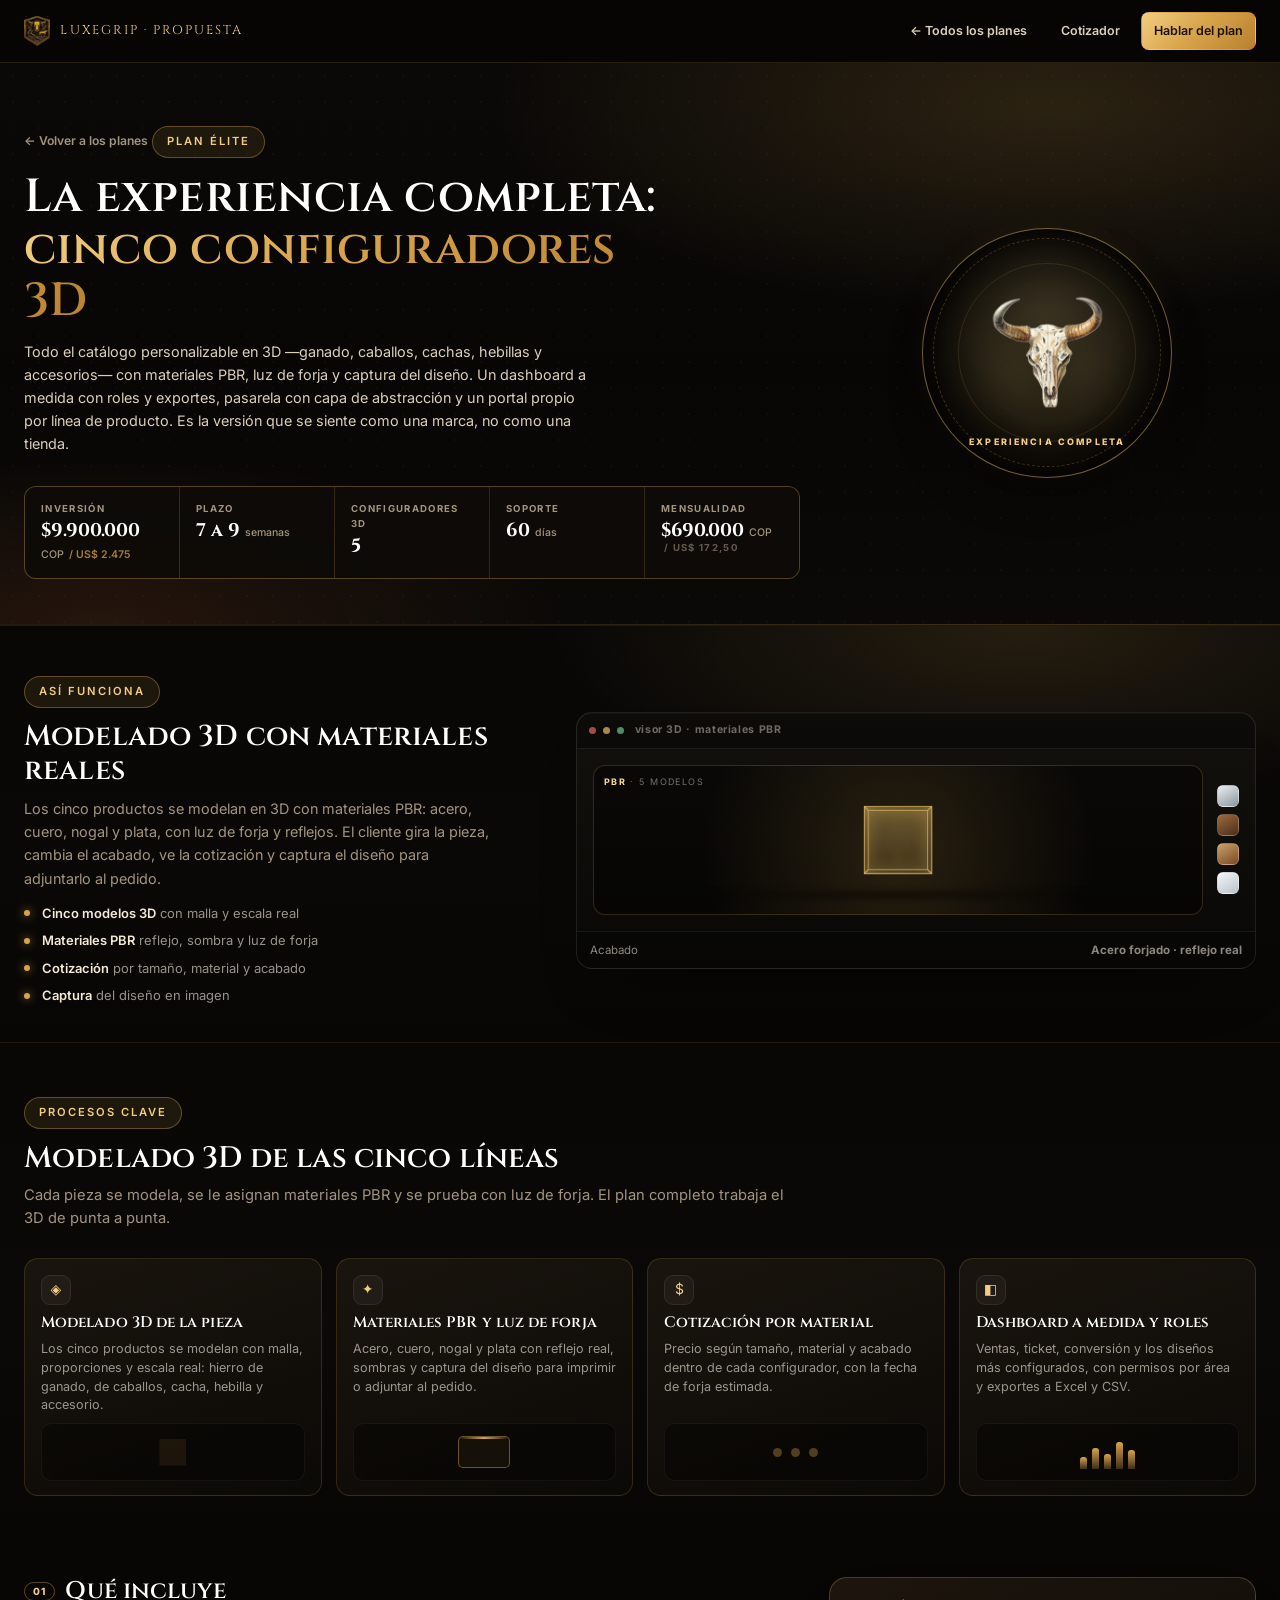
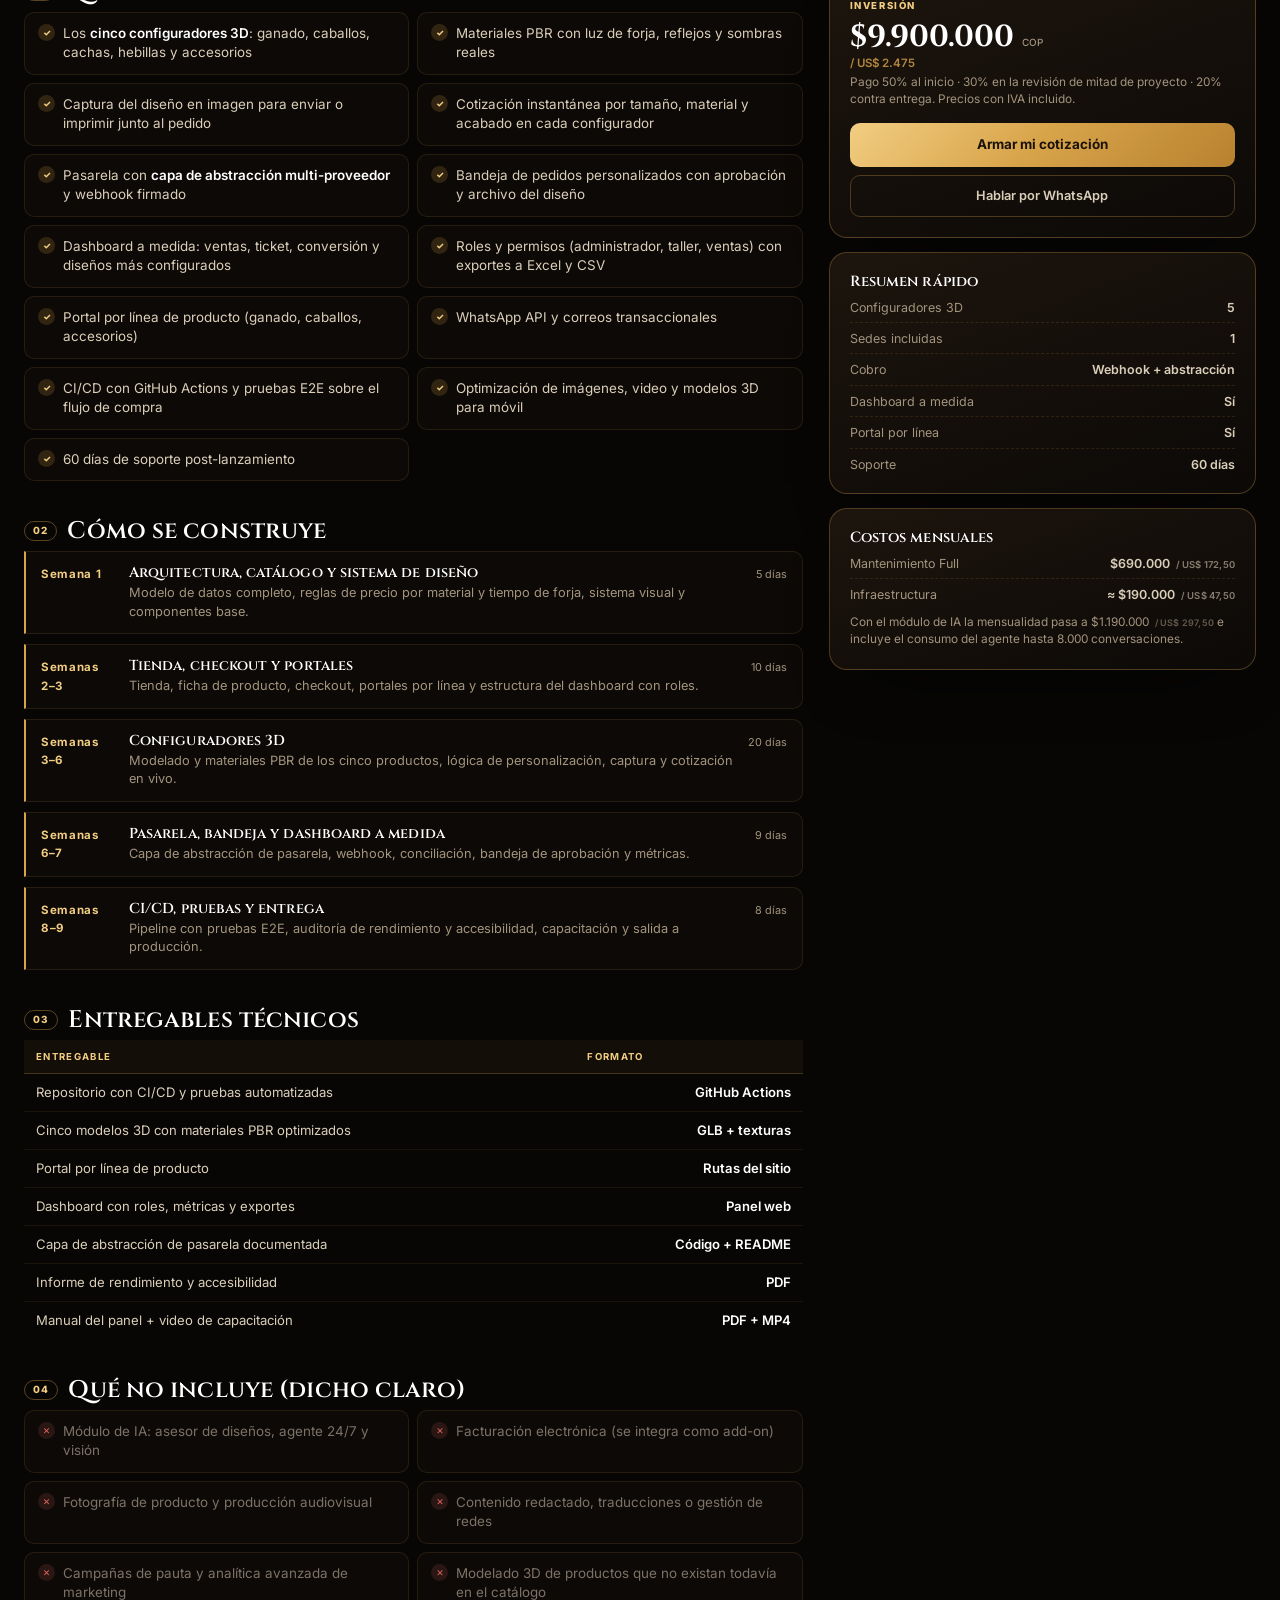
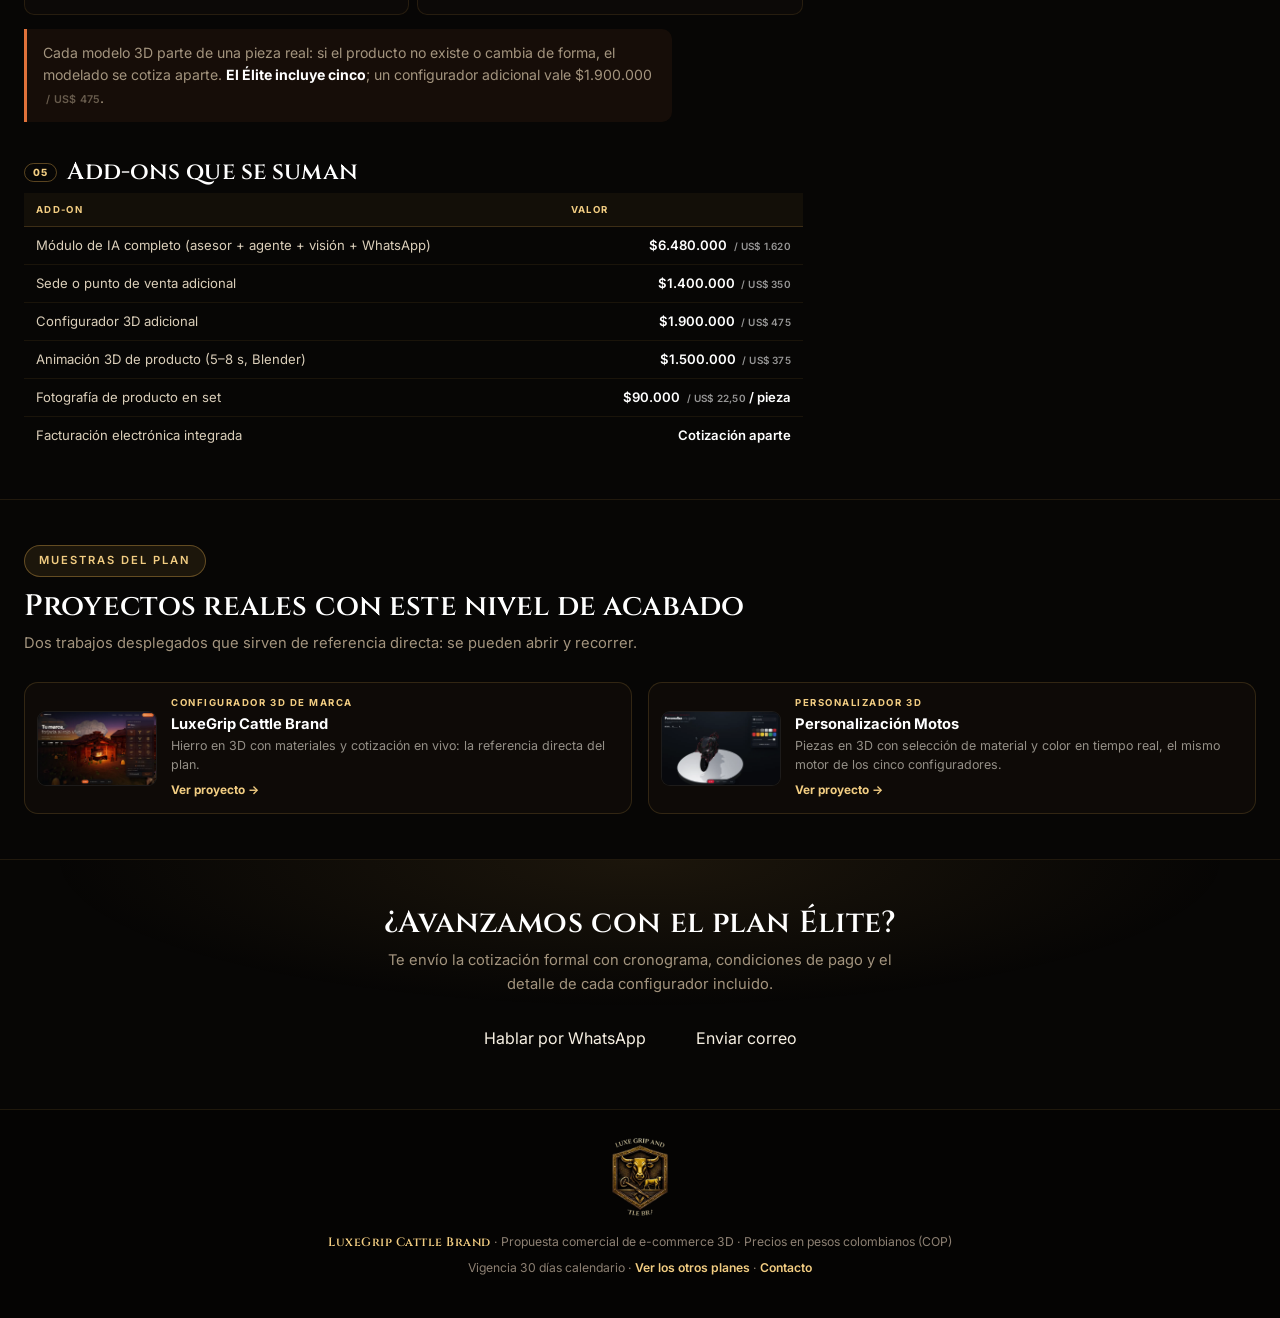
==== commit 249c7789: "Update elite.html" ====
--- a/planes/elite.html
+++ b/planes/elite.html
@@ -252,7 +252,7 @@
         <div class="side-card reveal">
           <span class="lab">Inversión</span>
           <div class="big">$9.900.000 <small>COP</small> <em class="usd">/ US$ 2.475</em></div>
-          <p class="fine">Pago 50% al inicio · 30% en la revisión de mitad de proyecto · 20% contra entrega. IVA no incluido.</p>
+          <p class="fine">Pago 50% al inicio · 30% en la revisión de mitad de proyecto · 20% contra entrega. Precios con IVA incluido.</p>
           <a class="cta" href="../index.html#cotizador">Armar mi cotización</a>
           <a class="ghost" href="https://wa.me/573177366474?text=Hola%2C%20quiero%20el%20Plan%20%C3%89lite%20para%20LuxeGrip">Hablar por WhatsApp</a>
         </div>
